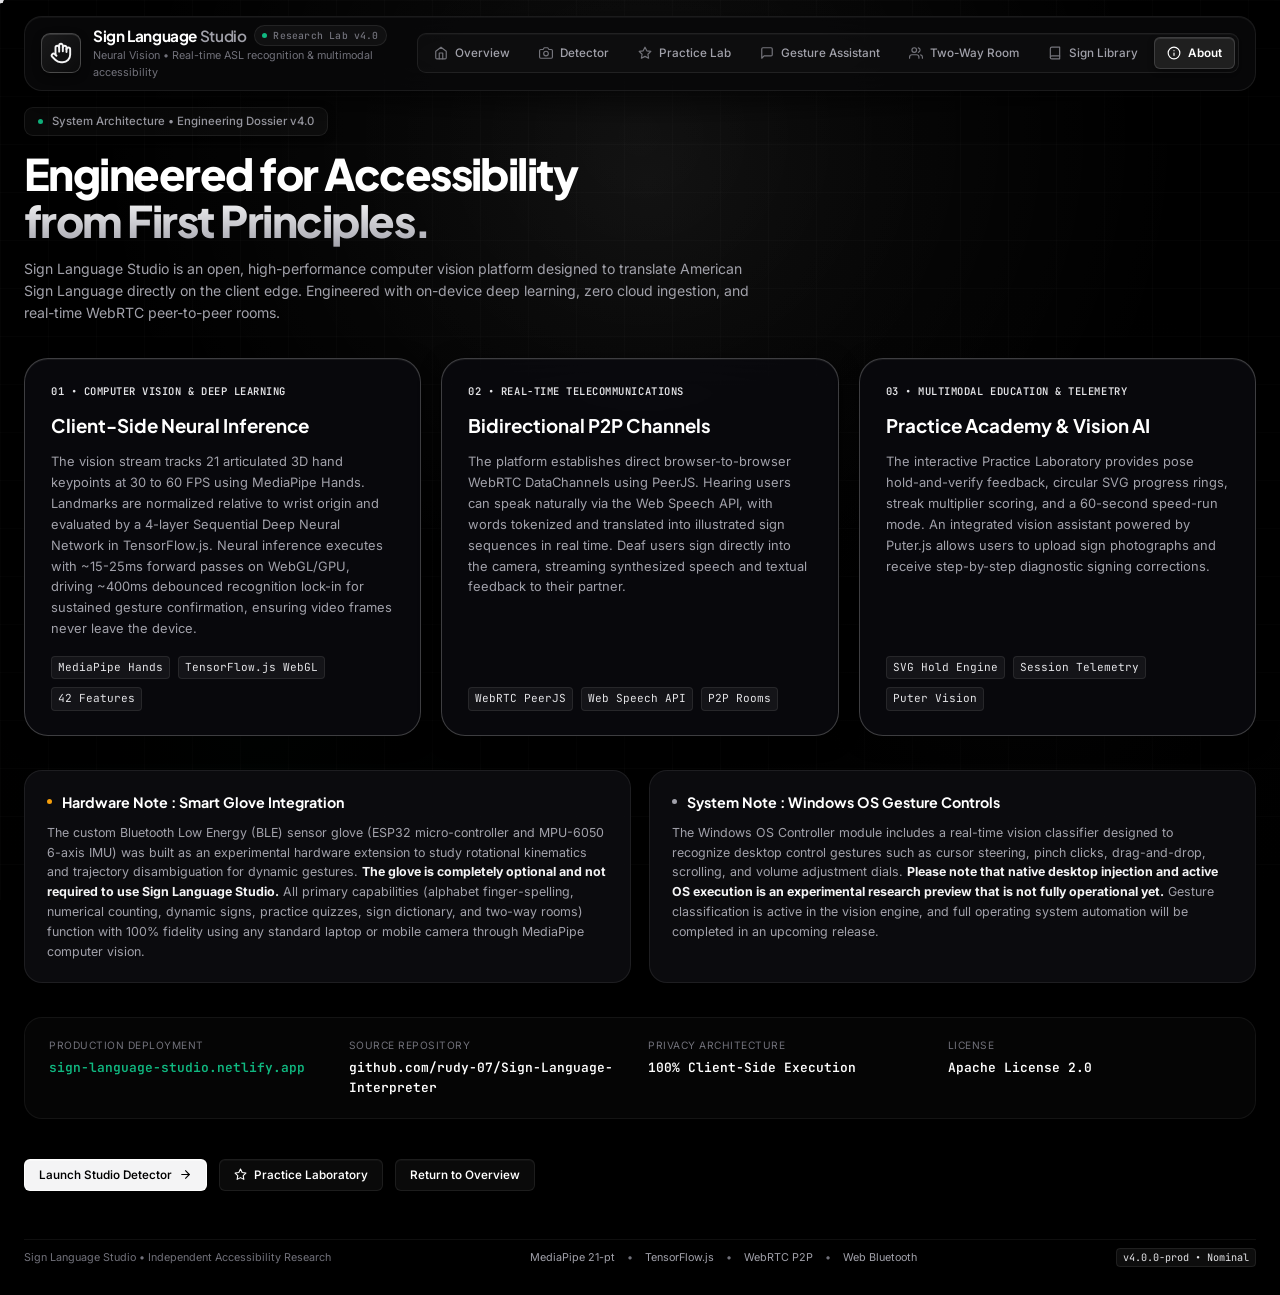
==== about.html @ 07f48f25 "feat: set landing page as root index, extract detector view, and add about page" ====
<!DOCTYPE html>
<html lang="en">

<head>
    <meta charset="UTF-8">
    <meta name="viewport" content="width=device-width, initial-scale=1.0">
    <meta name="theme-color" content="#000000">
    <title>Sign Language Studio - About & Architecture</title>
    <meta name="description" content="Technical architecture, research principles, and system specifications of Sign Language Studio.">

    <!-- Favicon -->
    <link rel="icon" type="image/svg+xml" href="favicon.svg">

    <!-- Typography: Plus Jakarta Sans (Display), Inter (Body), JetBrains Mono (Telemetry) -->
    <link rel="preconnect" href="https://fonts.googleapis.com">
    <link rel="preconnect" href="https://fonts.gstatic.com" crossorigin>
    <link href="https://fonts.googleapis.com/css2?family=Inter:wght@300;400;500;600;700&family=JetBrains+Mono:wght@400;500;600;700&family=Plus+Jakarta+Sans:wght@400;500;600;700;800&display=swap" rel="stylesheet">

    <!-- Global Design System -->
    <link rel="stylesheet" href="style.css?v=4.0.0">
</head>

<body class="about-body">
    <!-- Ambient 60fps Neural Constellation Canvas -->
    <canvas id="neural-bg-canvas"></canvas>

    <!-- Sub-pixel Grid & Ambient Horizon Overlay -->
    <div class="landing-grid-overlay" aria-hidden="true"></div>

    <!-- Main Container -->
    <div class="about-viewport">

        <!-- ==================== STUDIO HEADER ==================== -->
        <header class="app-header landing-header" role="banner">
            <div class="header-inner">
                <a href="index.html" class="header-left brand-link" title="Sign Language Studio">
                    <div class="brand-mark">
                        <svg width="22" height="22" viewBox="0 0 24 24" fill="none" stroke="currentColor" stroke-width="2.1" stroke-linecap="round" stroke-linejoin="round">
                            <path d="M18 11V6a2 2 0 0 0-2-2v0a2 2 0 0 0-2 2v0"></path>
                            <path d="M14 10V4a2 2 0 0 0-2-2v0a2 2 0 0 0-2 2v2"></path>
                            <path d="M10 10.5V6a2 2 0 0 0-2-2v0a2 2 0 0 0-2 2v8"></path>
                            <path d="M18 8a2 2 0 1 1 4 0v6a8 8 0 0 1-8 8h-2c-2.8 0-4.5-.86-5.99-2.34l-3.6-3.6a2 2 0 0 1 2.83-2.82L7 15"></path>
                        </svg>
                    </div>
                    <div class="header-titles">
                        <div class="brand-title-row">
                            <h1 class="brand-title">Sign Language <span class="brand-title-accent">Studio</span></h1>
                            <span class="engine-badge"><span class="engine-status-dot"></span> Research Lab v4.0</span>
                        </div>
                        <p class="brand-caption">Neural Vision &bull; Real-time ASL recognition &amp; multimodal accessibility</p>
                    </div>
                </a>

                <nav class="nav-menu" aria-label="Primary Navigation">
                    <a href="index.html" class="nav-link">
                        <svg width="15" height="15" viewBox="0 0 24 24" fill="none" stroke="currentColor" stroke-width="2" stroke-linecap="round" stroke-linejoin="round">
                            <path d="M3 9l9-7 9 7v11a2 2 0 0 1-2 2H5a2 2 0 0 1-2-2z"></path>
                            <polyline points="9 22 9 12 15 12 15 22"></polyline>
                        </svg>
                        <span>Overview</span>
                    </a>
                    <a href="detector.html" class="nav-link">
                        <svg width="15" height="15" viewBox="0 0 24 24" fill="none" stroke="currentColor" stroke-width="2" stroke-linecap="round" stroke-linejoin="round">
                            <path d="M23 19a2 2 0 0 1-2 2H3a2 2 0 0 1-2-2V8a2 2 0 0 1 2-2h4l2-3h6l2 3h4a2 2 0 0 1 2 2z"></path>
                            <circle cx="12" cy="13" r="4"></circle>
                        </svg>
                        <span>Detector</span>
                    </a>
                    <a href="quiz.html" class="nav-link">
                        <svg width="15" height="15" viewBox="0 0 24 24" fill="none" stroke="currentColor" stroke-width="2" stroke-linecap="round" stroke-linejoin="round">
                            <polygon points="12 2 15.09 8.26 22 9.27 17 14.14 18.18 21.02 12 17.77 5.82 21.02 7 14.14 2 9.27 8.91 8.26 12 2"></polygon>
                        </svg>
                        <span>Practice Lab</span>
                    </a>
                    <a href="chat.html" class="nav-link">
                        <svg width="15" height="15" viewBox="0 0 24 24" fill="none" stroke="currentColor" stroke-width="2" stroke-linecap="round" stroke-linejoin="round">
                            <path d="M21 15a2 2 0 0 1-2 2H7l-4 4V5a2 2 0 0 1 2-2h14a2 2 0 0 1 2 2z"></path>
                        </svg>
                        <span>Gesture Assistant</span>
                    </a>
                    <a href="detector.html#two-way" class="nav-link nav-btn-modal" id="open-two-way-btn" title="Open Two-Way Speech &amp; Sign Room">
                        <svg width="15" height="15" viewBox="0 0 24 24" fill="none" stroke="currentColor" stroke-width="2" stroke-linecap="round" stroke-linejoin="round">
                            <path d="M17 21v-2a4 4 0 0 0-4-4H5a4 4 0 0 0-4 4v2"></path>
                            <circle cx="9" cy="7" r="4"></circle>
                            <path d="M23 21v-2a4 4 0 0 0-3-3.87"></path>
                            <path d="M16 3.13a4 4 0 0 1 0 7.75"></path>
                        </svg>
                        <span>Two-Way Room</span>
                    </a>
                    <button id="open-dictionary-btn" class="nav-link nav-btn-modal" type="button" aria-haspopup="dialog">
                        <svg width="15" height="15" viewBox="0 0 24 24" fill="none" stroke="currentColor" stroke-width="2" stroke-linecap="round" stroke-linejoin="round">
                            <path d="M4 19.5A2.5 2.5 0 0 1 6.5 17H20"></path>
                            <path d="M6.5 2H20v20H6.5A2.5 2.5 0 0 1 4 19.5v-15A2.5 2.5 0 0 1 6.5 2z"></path>
                        </svg>
                        <span>Sign Library</span>
                    </button>
                    <a href="about.html" class="nav-link active" aria-current="page">
                        <svg width="15" height="15" viewBox="0 0 24 24" fill="none" stroke="currentColor" stroke-width="2" stroke-linecap="round" stroke-linejoin="round">
                            <circle cx="12" cy="12" r="10"></circle>
                            <line x1="12" y1="16" x2="12" y2="12"></line>
                            <line x1="12" y1="8" x2="12.01" y2="8"></line>
                        </svg>
                        <span>About</span>
                    </a>
                </nav>
            </div>
        </header>

        <!-- ==================== ABOUT DOSSIER CONTENT ==================== -->
        <main class="about-content-wrap">

            <!-- Section Header -->
            <div class="about-hero-header">
                <div class="landing-status-chip">
                    <span class="engine-status-dot" style="background: var(--accent-emerald);"></span>
                    <span>System Architecture &bull; Engineering Dossier v4.0</span>
                </div>

                <h1 class="landing-title" style="font-size: clamp(2.2rem, 3.4vw, 3.2rem);">
                    <span>Engineered for Accessibility</span><br>
                    <span class="text-gradient-silver">from First Principles.</span>
                </h1>

                <p class="landing-subtitle" style="max-width: 740px;">
                    Sign Language Studio is an open, high-performance computer vision platform designed to translate American Sign Language directly on the client edge. Engineered with on-device deep learning, zero cloud ingestion, and real-time WebRTC peer-to-peer rooms.
                </p>
            </div>

            <!-- 3 Core Architectural Pillars -->
            <div class="about-pillars-grid">
                <div class="about-card">
                    <div class="about-card-badge">01 &bull; Computer Vision &amp; Deep Learning</div>
                    <h2 class="about-card-title">Client-Side Neural Inference</h2>
                    <p class="about-card-text">
                        The vision stream tracks 21 articulated 3D hand keypoints at 30 to 60 FPS using MediaPipe Hands. Landmarks are normalized relative to wrist origin and evaluated by a 4-layer Sequential Deep Neural Network in TensorFlow.js. Neural inference executes with ~15-25ms forward passes on WebGL/GPU, driving ~400ms debounced recognition lock-in for sustained gesture confirmation, ensuring video frames never leave the device.
                    </p>
                    <div class="about-card-meta">
                        <span class="mono-code">MediaPipe Hands</span>
                        <span class="mono-code">TensorFlow.js WebGL</span>
                        <span class="mono-code">42 Features</span>
                    </div>
                </div>

                <div class="about-card">
                    <div class="about-card-badge">02 &bull; Real-Time Telecommunications</div>
                    <h2 class="about-card-title">Bidirectional P2P Channels</h2>
                    <p class="about-card-text">
                        The platform establishes direct browser-to-browser WebRTC DataChannels using PeerJS. Hearing users can speak naturally via the Web Speech API, with words tokenized and translated into illustrated sign sequences in real time. Deaf users sign directly into the camera, streaming synthesized speech and textual feedback to their partner.
                    </p>
                    <div class="about-card-meta">
                        <span class="mono-code">WebRTC PeerJS</span>
                        <span class="mono-code">Web Speech API</span>
                        <span class="mono-code">P2P Rooms</span>
                    </div>
                </div>

                <div class="about-card">
                    <div class="about-card-badge">03 &bull; Multimodal Education &amp; Telemetry</div>
                    <h2 class="about-card-title">Practice Academy &amp; Vision AI</h2>
                    <p class="about-card-text">
                        The interactive Practice Laboratory provides pose hold-and-verify feedback, circular SVG progress rings, streak multiplier scoring, and a 60-second speed-run mode. An integrated vision assistant powered by Puter.js allows users to upload sign photographs and receive step-by-step diagnostic signing corrections.
                    </p>
                    <div class="about-card-meta">
                        <span class="mono-code">SVG Hold Engine</span>
                        <span class="mono-code">Session Telemetry</span>
                        <span class="mono-code">Puter Vision</span>
                    </div>
                </div>
            </div>

            <!-- Hardware & System Notes (Disclosures) -->
            <div class="about-notes-section">
                <!-- Note 1: Smart Glove -->
                <div class="about-notice-box">
                    <div class="about-notice-header">
                        <span class="engine-status-dot" style="background: var(--accent-amber);"></span>
                        <h3 class="about-notice-title">Hardware Note : Smart Glove Integration</h3>
                    </div>
                    <p class="about-notice-text">
                        The custom Bluetooth Low Energy (BLE) sensor glove (ESP32 micro-controller and MPU-6050 6-axis IMU) was built as an experimental hardware extension to study rotational kinematics and trajectory disambiguation for dynamic gestures. <strong>The glove is completely optional and not required to use Sign Language Studio.</strong> All primary capabilities (alphabet finger-spelling, numerical counting, dynamic signs, practice quizzes, sign dictionary, and two-way rooms) function with 100% fidelity using any standard laptop or mobile camera through MediaPipe computer vision.
                    </p>
                </div>

                <!-- Note 2: OS Gesture Controls -->
                <div class="about-notice-box">
                    <div class="about-notice-header">
                        <span class="engine-status-dot" style="background: var(--accent-zinc);"></span>
                        <h3 class="about-notice-title">System Note : Windows OS Gesture Controls</h3>
                    </div>
                    <p class="about-notice-text">
                        The Windows OS Controller module includes a real-time vision classifier designed to recognize desktop control gestures such as cursor steering, pinch clicks, drag-and-drop, scrolling, and volume adjustment dials. <strong>Please note that native desktop injection and active OS execution is an experimental research preview that is not fully operational yet.</strong> Gesture classification is active in the vision engine, and full operating system automation will be completed in an upcoming release.
                    </p>
                </div>
            </div>

            <!-- Technical Specifications & Deployment Strip -->
            <div class="about-specs-panel">
                <div class="about-specs-col">
                    <span class="about-specs-lbl">Production Deployment</span>
                    <a href="https://sign-language-studio.netlify.app/" target="_blank" rel="noopener noreferrer" class="about-specs-val" style="color: var(--accent-emerald);">
                        sign-language-studio.netlify.app
                    </a>
                </div>
                <div class="about-specs-col">
                    <span class="about-specs-lbl">Source Repository</span>
                    <a href="https://github.com/rudy-07/Sign-Language-Interpreter" target="_blank" rel="noopener noreferrer" class="about-specs-val">
                        github.com/rudy-07/Sign-Language-Interpreter
                    </a>
                </div>
                <div class="about-specs-col">
                    <span class="about-specs-lbl">Privacy Architecture</span>
                    <span class="about-specs-val">100% Client-Side Execution</span>
                </div>
                <div class="about-specs-col">
                    <span class="about-specs-lbl">License</span>
                    <span class="about-specs-val">Apache License 2.0</span>
                </div>
            </div>

            <!-- CTA Row -->
            <div class="about-cta-row">
                <a href="index.html" class="btn primary">
                    <span>Launch Studio Detector</span>
                    <svg width="14" height="14" viewBox="0 0 24 24" fill="none" stroke="currentColor" stroke-width="2.5" stroke-linecap="round" stroke-linejoin="round">
                        <line x1="5" y1="12" x2="19" y2="12"></line>
                        <polyline points="12 5 19 12 12 19"></polyline>
                    </svg>
                </a>
                <a href="quiz.html" class="btn secondary">
                    <svg width="14" height="14" viewBox="0 0 24 24" fill="none" stroke="currentColor" stroke-width="2" stroke-linecap="round" stroke-linejoin="round">
                        <polygon points="12 2 15.09 8.26 22 9.27 17 14.14 18.18 21.02 12 17.77 5.82 21.02 7 14.14 2 9.27 8.91 8.26 12 2"></polygon>
                    </svg>
                    <span>Practice Laboratory</span>
                </a>
                <a href="landing.html" class="btn secondary">
                    <span>Return to Overview</span>
                </a>
            </div>

        </main>

        <!-- ==================== STUDIO FOOTER STRIP ==================== -->
        <footer class="landing-footer-strip" role="contentinfo" style="margin-top: 32px;">
            <div>
                <span>Sign Language Studio &bull; Independent Accessibility Research</span>
            </div>
            <div class="landing-footer-chips">
                <span class="landing-footer-chip">MediaPipe 21-pt</span>
                <span>&bull;</span>
                <span class="landing-footer-chip">TensorFlow.js</span>
                <span>&bull;</span>
                <span class="landing-footer-chip">WebRTC P2P</span>
                <span>&bull;</span>
                <span class="landing-footer-chip">Web Bluetooth</span>
            </div>
            <div>
                <span class="mono-code" style="font-size: 0.68rem;">v4.0.0-prod &bull; Nominal</span>
            </div>
        </footer>

    </div>

    <!-- Background Animation & Global Dictionary Modal -->
    <script src="landing_bg.js"></script>
    <script src="dictionary.js?v=4.0.0"></script>
</body>

</html>
---- style.css ----
/* ==========================================================================
   Sign Language Studio - Research Lab Design System (v5.0)
   Visual Benchmark: KaptaanLM Research Labs (Pitch-Black Luxury & Metallic Silver)
   Typography: Plus Jakarta Sans (Display) + Inter (Body) + JetBrains Mono (Telemetry)
   Restraint: Zero Pill Boxes · Zero Neon Blurs · Sub-pixel Borders · Micro-spring Motion
   ========================================================================== */

:root {
    /* --- Canvas & Surfaces (True Pitch Black & Dark Charcoal) --- */
    --bg-primary: #000000;
    --bg-secondary: #08080a;
    --bg-tertiary: #0e0e12;
    --bg-surface: #121216;
    --bg-surface-elevated: #16161c;
    --bg-card: rgba(255, 255, 255, 0.022);
    --bg-card-hover: rgba(255, 255, 255, 0.045);
    --bg-card-active: rgba(255, 255, 255, 0.07);
    --bg-canvas: #000000;
    --bg-surface-1: #08080a;
    --bg-surface-2: #0e0e12;
    --bg-surface-3: #141418;

    /* --- Sub-pixel & Metallic Silver Borders --- */
    --border: rgba(255, 255, 255, 0.08);
    --border-hover: rgba(255, 255, 255, 0.16);
    --border-metallic: rgba(255, 255, 255, 0.22);
    --border-focus: rgba(255, 255, 255, 0.35);
    --border-subtle: rgba(255, 255, 255, 0.06);
    --border-medium: rgba(255, 255, 255, 0.12);
    --border-strong: rgba(255, 255, 255, 0.24);
    --panel-border: var(--border);

    /* --- Typography Colors --- */
    --text-primary: #ffffff;
    --text-secondary: #a1a1aa;
    --text-tertiary: #71717a;
    --text-muted: #52525b;
    --text-dim: #3f3f46;

    /* --- Refined Metallic & Semantic Accents --- */
    --accent-titanium: #e4e4e7;
    --accent-silver: #f4f4f5;
    --accent-zinc: #a1a1aa;
    --accent-cool: #d4d4d8;
    --accent-emerald: #10b981;
    --accent-emerald-hover: #34d399;
    --accent-emerald-subtle: rgba(16, 185, 129, 0.10);
    --accent-emerald-border: rgba(16, 185, 129, 0.28);
    --accent-amber: #f59e0b;
    --accent-amber-subtle: rgba(245, 158, 11, 0.10);
    --accent-amber-border: rgba(245, 158, 11, 0.28);
    --accent-rose: #f43f5e;
    --accent-rose-subtle: rgba(244, 63, 94, 0.10);
    --accent-rose-border: rgba(244, 63, 94, 0.28);

    /* Clean Brand & Neutral Accents (Monochromatic Linear/Vercel standard) */
    --accent-primary: #f4f4f5;
    --accent-primary-hover: #ffffff;
    --accent-primary-light: #ffffff;
    --accent-primary-deep: #a1a1aa;
    --accent-primary-subtle: rgba(255, 255, 255, 0.05);

    /* Compatibility Aliases for Runtime JS */
    --primary-color: var(--accent-silver);
    --primary-glow: transparent;
    --accent-color: var(--accent-emerald);
    --danger-color: var(--accent-rose);
    --danger-glow: transparent;
    --warning-color: var(--accent-amber);
    --accent-success: var(--accent-emerald);
    --glow-color: transparent;

    /* Typography Fleet */
    --font-display: 'Plus Jakarta Sans', -apple-system, BlinkMacSystemFont, "Segoe UI", Roboto, sans-serif;
    --font-sans: 'Inter', -apple-system, BlinkMacSystemFont, "Segoe UI", Roboto, sans-serif;
    --font-mono: 'JetBrains Mono', 'SFMono-Regular', Consolas, ui-monospace, monospace;

    /* Refined Architectural Radii (No Squarish Boxiness, No Cheap Pill Boxes) */
    --radius-xs: 6px;
    --radius-sm: 9px;
    --radius-md: 13px;
    --radius-lg: 18px;
    --radius-xl: 24px;
    --radius-2xl: 32px;
    --radius-full: 9999px;

    /* Transitions & Shadows */
    --transition-fast: 130ms cubic-bezier(0.16, 1, 0.3, 1);
    --transition-base: 220ms cubic-bezier(0.16, 1, 0.3, 1);
    --shadow-soft: 0 4px 20px rgba(0, 0, 0, 0.6);
    --shadow-raised: 0 16px 48px rgba(0, 0, 0, 0.85);
    --shadow-card: 0 12px 36px rgba(0, 0, 0, 0.7);

    /* Layout Spacing */
    --container-max: 1320px;
}

/* ==================== GLOBAL BASE & RESET ==================== */
*, *::before, *::after {
    box-sizing: border-box;
    margin: 0;
    padding: 0;
}

html {
    width: 100%;
    max-width: 100%;
    overflow-x: hidden;
    font-size: 15px;
    line-height: 1.55;
    -webkit-font-smoothing: antialiased;
    -moz-osx-font-smoothing: grayscale;
    text-rendering: optimizeLegibility;
    background-color: var(--bg-primary);
    color: var(--text-primary);
    scroll-behavior: smooth;
}

body {
    width: 100%;
    max-width: 100%;
    min-height: 100vh;
    overflow-x: hidden;
    background-color: var(--bg-primary);
    background-image:
        radial-gradient(ellipse 70% 45% at 50% 0%, rgba(255, 255, 255, 0.04) 0%, transparent 65%),
        radial-gradient(ellipse 50% 30% at 85% 95%, rgba(255, 255, 255, 0.015) 0%, transparent 60%);
    background-attachment: fixed;
    color: var(--text-primary);
    font-family: var(--font-sans);
}

::selection {
    background: rgba(255, 255, 255, 0.18);
    color: #ffffff;
}

button, select, textarea, input {
    font: inherit;
    color: inherit;
    background: transparent;
    border: none;
    outline: none;
}

button, select {
    cursor: pointer;
}

a {
    color: inherit;
    text-decoration: none;
}

/* Minimalist Dark Scrollbar */
::-webkit-scrollbar {
    width: 6px;
    height: 6px;
}
::-webkit-scrollbar-track {
    background: var(--bg-primary);
}
::-webkit-scrollbar-thumb {
    background: rgba(255, 255, 255, 0.12);
    border-radius: var(--radius-xs);
}
::-webkit-scrollbar-thumb:hover {
    background: rgba(255, 255, 255, 0.22);
}

.hidden {
    display: none !important;
}

.mono-code {
    font-family: var(--font-mono);
    font-size: 0.74rem;
    padding: 2px 6px;
    background: rgba(255, 255, 255, 0.05);
    border: 1px solid var(--border);
    border-radius: 4px;
    color: var(--accent-titanium);
}

kbd {
    font-family: var(--font-mono);
    font-size: 0.68rem;
    padding: 2px 5px;
    background: rgba(255, 255, 255, 0.06);
    border: 1px solid var(--border);
    border-radius: 4px;
    color: var(--accent-silver);
    box-shadow: 0 1px 2px rgba(0, 0, 0, 0.4);
}

/* Base Layout Container */
.app-container {
    width: min(calc(100% - 48px), 1340px);
    margin: 0 auto;
    padding: 16px 0 28px;
}

/* Unified Surface Panel */
.glass-panel {
    position: relative;
    background: var(--bg-secondary);
    border: 1px solid var(--border);
    border-radius: var(--radius-lg);
    box-shadow: var(--shadow-card), inset 0 1px 0 rgba(255, 255, 255, 0.035);
    transition: border-color var(--transition-base), box-shadow var(--transition-base);
}

.glass-panel:hover {
    border-color: var(--border-hover);
}

/* ==================== UNIFIED STUDIO HEADER ==================== */
.app-header, header.glass-panel, .minimal-header {
    min-height: 58px;
    padding: 8px 16px;
    display: flex;
    align-items: center;
    background: rgba(8, 8, 10, 0.88);
    border: 1px solid var(--border);
    border-radius: var(--radius-lg);
    box-shadow: 0 12px 32px rgba(0, 0, 0, 0.6), inset 0 1px 0 rgba(255, 255, 255, 0.04);
    backdrop-filter: blur(20px);
    -webkit-backdrop-filter: blur(20px);
    margin-bottom: 20px;
}

.header-inner, .header-content {
    width: 100%;
    display: flex;
    align-items: center;
    justify-content: space-between;
    gap: 16px;
}

.header-left, .logo, .brand-link {
    display: flex;
    align-items: center;
    gap: 12px;
    min-width: 0;
    text-decoration: none;
    color: inherit;
}

.brand-link:hover .brand-mark {
    border-color: var(--border-hover);
    background: linear-gradient(135deg, rgba(255, 255, 255, 0.12), rgba(255, 255, 255, 0.04));
}

.brand-mark {
    width: 40px;
    height: 40px;
    display: grid;
    place-items: center;
    color: var(--accent-silver);
    background: linear-gradient(135deg, rgba(255, 255, 255, 0.08), rgba(255, 255, 255, 0.02));
    border: 1px solid var(--border-metallic);
    border-radius: var(--radius-sm);
    box-shadow: inset 0 1px 0 rgba(255, 255, 255, 0.12), 0 3px 8px rgba(0, 0, 0, 0.4);
    flex-shrink: 0;
}

.brand-mark svg {
    width: 22px;
    height: 22px;
    stroke-width: 2.1;
}

.brand-badge {
    width: 32px;
    height: 32px;
    display: grid;
    place-items: center;
    color: var(--accent-silver);
    background: rgba(255, 255, 255, 0.04);
    border: 1px solid var(--border);
    border-radius: var(--radius-sm);
    flex-shrink: 0;
}

.header-titles {
    display: flex;
    flex-direction: column;
    gap: 2px;
    min-width: 0;
}

.brand-title-row {
    display: flex;
    align-items: center;
    gap: 8px;
    flex-wrap: wrap;
}

.brand-title, .header-titles h1, .header-content h1 {
    margin: 0;
    color: var(--text-primary);
    font-family: var(--font-display);
    font-size: 1.02rem;
    font-weight: 700;
    letter-spacing: -0.025em;
    line-height: 1.25;
}

.brand-title-accent, .header-titles .highlight, .header-content .highlight {
    color: var(--text-secondary);
    font-weight: 600;
}

.engine-badge {
    display: inline-flex;
    align-items: center;
    gap: 6px;
    padding: 2px 7px;
    background: rgba(255, 255, 255, 0.04);
    border: 1px solid var(--border);
    border-radius: var(--radius-full);
    font-family: var(--font-mono);
    font-size: 0.65rem;
    font-weight: 500;
    color: var(--text-tertiary);
    letter-spacing: 0.02em;
}

.engine-status-dot {
    width: 5px;
    height: 5px;
    border-radius: 50%;
    background: var(--accent-emerald);
}

.brand-caption, .header-titles p {
    margin: 0;
    color: var(--text-tertiary);
    font-size: 0.72rem;
    font-weight: 400;
}

.version-pill {
    display: none;
}

/* Studio Navigation Bar */
.nav-menu, .nav-minimal {
    display: flex;
    align-items: center;
    gap: 3px;
    padding: 3px;
    background: rgba(255, 255, 255, 0.025);
    border: 1px solid var(--border);
    border-radius: var(--radius-sm);
    box-shadow: inset 0 1px 0 rgba(255, 255, 255, 0.03);
}

.nav-link {
    display: inline-flex;
    align-items: center;
    gap: 7px;
    padding: 6px 12px;
    color: var(--text-secondary);
    background: transparent;
    border: 1px solid transparent;
    border-radius: var(--radius-xs);
    font-size: 0.78rem;
    font-weight: 500;
    transition: all var(--transition-fast);
    cursor: pointer;
    white-space: nowrap;
}

.nav-link svg {
    display: block;
    width: 14px;
    height: 14px;
    stroke-width: 2;
    opacity: 0.7;
    transition: opacity var(--transition-fast), color var(--transition-fast);
}

.nav-link:hover {
    color: var(--text-primary);
    background: rgba(255, 255, 255, 0.04);
}

.nav-link:hover svg {
    opacity: 1;
}

.nav-link.active {
    color: #ffffff;
    background: rgba(255, 255, 255, 0.08);
    border-color: rgba(255, 255, 255, 0.14);
    box-shadow: inset 0 1px 0 rgba(255, 255, 255, 0.1), 0 2px 6px rgba(0, 0, 0, 0.4);
    font-weight: 600;
}

.nav-link.active svg {
    opacity: 1;
    color: #ffffff;
}

.nav-btn-modal {
    appearance: none;
    background: transparent;
    border: 1px solid transparent;
}

/* ==================== BUTTONS & INTERACTIVE CONTROLS ==================== */
.btn {
    display: inline-flex;
    align-items: center;
    justify-content: center;
    gap: 7px;
    padding: 8px 14px;
    border-radius: var(--radius-xs);
    font-size: 0.78rem;
    font-weight: 550;
    line-height: 1.2;
    cursor: pointer;
    transition: all var(--transition-fast);
    user-select: none;
    white-space: nowrap;
    border: 1px solid transparent;
}

.btn svg {
    width: 13px;
    height: 13px;
    stroke-width: 2;
    flex-shrink: 0;
}

.btn.sm {
    padding: 5px 10px;
    font-size: 0.72rem;
}

/* Primary Button (Linear / Vercel Metallic Highlight) */
.btn.primary {
    color: #000000;
    background: var(--accent-silver);
    border-color: rgba(255, 255, 255, 0.9);
    box-shadow: 0 1px 3px rgba(0, 0, 0, 0.4), inset 0 1px 0 rgba(255, 255, 255, 0.4);
}

.btn.primary:hover {
    background: #ffffff;
    border-color: #ffffff;
    transform: translateY(-1px);
    box-shadow: 0 3px 8px rgba(0, 0, 0, 0.5);
}

.btn.primary:active {
    transform: translateY(0);
    box-shadow: 0 1px 2px rgba(0, 0, 0, 0.4);
}

/* Secondary Button */
.btn.secondary {
    color: var(--text-primary);
    background: rgba(255, 255, 255, 0.04);
    border-color: var(--border);
    box-shadow: inset 0 1px 0 rgba(255, 255, 255, 0.03);
}

.btn.secondary:hover {
    background: rgba(255, 255, 255, 0.07);
    border-color: var(--border-hover);
    color: #ffffff;
}

.btn.secondary:active {
    background: rgba(255, 255, 255, 0.05);
}

/* Success Button */
.btn.success {
    color: #ffffff;
    background: rgba(16, 185, 129, 0.12);
    border-color: var(--accent-emerald-border);
}

.btn.success:hover {
    background: rgba(16, 185, 129, 0.18);
    border-color: var(--accent-emerald);
}

/* Danger Button */
.btn.danger {
    color: var(--accent-rose);
    background: rgba(244, 63, 94, 0.08);
    border-color: var(--accent-rose-border);
}

.btn.danger:hover {
    background: rgba(244, 63, 94, 0.14);
    border-color: var(--accent-rose);
}

.btn:disabled {
    opacity: 0.45;
    cursor: not-allowed;
    pointer-events: none;
}

/* ==================== MAIN VISION WORKSPACE GRID ==================== */
.vision-container {
    display: grid;
    grid-template-columns: minmax(0, 1.55fr) minmax(360px, 0.95fr);
    gap: 20px;
    align-items: start;
}

.left-column, .side-panel {
    display: flex;
    flex-direction: column;
    gap: 18px;
    min-width: 0;
}

/* ==================== CAMERA VIEWPORT & HUD ==================== */
.camera-wrapper {
    position: relative;
    width: 100%;
    aspect-ratio: 16 / 10;
    overflow: hidden;
    display: flex;
    align-items: center;
    justify-content: center;
    background: #040406;
    border: 1px solid var(--border);
    border-radius: var(--radius-lg);
    box-shadow: var(--shadow-raised), inset 0 1px 0 rgba(255, 255, 255, 0.04);
}

.camera-wrapper.detecting {
    border-color: rgba(16, 185, 129, 0.35);
}

#webcam {
    position: absolute;
    top: 0;
    left: 0;
    width: 1px;
    height: 1px;
    opacity: 0;
    pointer-events: none;
    z-index: -1;
}

.output_canvas {
    width: 100%;
    height: 100%;
    object-fit: cover;
    transform: none;
}

/* Camera Telemetry Header Overlay */
.camera-status-bar {
    position: absolute;
    top: 10px;
    left: 12px;
    right: 12px;
    z-index: 5;
    display: flex;
    align-items: center;
    gap: 7px;
    flex-wrap: wrap;
    color: var(--text-secondary);
    font-family: var(--font-mono);
    font-size: 0.68rem;
}

.camera-badge {
    display: inline-flex;
    align-items: center;
    gap: 6px;
    padding: 4px 8px;
    color: var(--text-secondary);
    background: rgba(4, 4, 6, 0.85);
    border: 1px solid var(--border);
    border-radius: var(--radius-xs);
    backdrop-filter: blur(12px);
    -webkit-backdrop-filter: blur(12px);
    font-weight: 500;
}

.camera-badge .dot, .dot-indicator {
    width: 6px;
    height: 6px;
    flex: 0 0 6px;
    border-radius: 50%;
    background: var(--accent-emerald);
    box-shadow: 0 0 6px rgba(16, 185, 129, 0.5);
}

.dot-indicator.disconnected {
    background: var(--text-muted);
    box-shadow: none;
}

#fps-badge {
    color: var(--text-tertiary);
}

.camera-perf-select {
    padding: 4px 8px;
    background: rgba(4, 4, 6, 0.85);
    border: 1px solid var(--border);
    border-radius: var(--radius-xs);
    color: var(--text-primary);
    font-family: var(--font-mono);
    font-size: 0.68rem;
    font-weight: 500;
    cursor: pointer;
    backdrop-filter: blur(12px);
    -webkit-backdrop-filter: blur(12px);
    transition: border-color var(--transition-fast);
}

.camera-perf-select:hover, .camera-perf-select:focus {
    border-color: var(--border-hover);
}

.camera-ctrl-btn {
    display: inline-flex;
    align-items: center;
    gap: 5px;
    padding: 4px 8px;
    background: rgba(4, 4, 6, 0.85);
    border: 1px solid var(--border);
    border-radius: var(--radius-xs);
    color: var(--text-secondary);
    font-family: var(--font-sans);
    font-size: 0.68rem;
    font-weight: 500;
    cursor: pointer;
    backdrop-filter: blur(12px);
    -webkit-backdrop-filter: blur(12px);
    transition: all var(--transition-fast);
}

.camera-ctrl-btn:hover {
    color: var(--text-primary);
    border-color: var(--border-hover);
    background: rgba(255, 255, 255, 0.05);
}

.camera-ctrl-btn.active {
    color: #ffffff;
    border-color: rgba(255, 255, 255, 0.22);
    background: rgba(255, 255, 255, 0.08);
}

/* Loading & Initializing Overlay */
.status-overlay {
    position: absolute;
    inset: 0;
    z-index: 10;
    display: flex;
    flex-direction: column;
    align-items: center;
    justify-content: center;
    gap: 12px;
    background: rgba(4, 4, 6, 0.94);
    backdrop-filter: blur(14px);
    -webkit-backdrop-filter: blur(14px);
    transition: opacity var(--transition-base), visibility var(--transition-base);
}

.status-overlay.hidden {
    opacity: 0;
    visibility: hidden;
    pointer-events: none;
}

.loader {
    width: 26px;
    height: 26px;
    border: 2px solid rgba(255, 255, 255, 0.1);
    border-top-color: var(--accent-silver);
    border-radius: 50%;
    animation: spin 0.8s cubic-bezier(0.6, 0.2, 0.4, 0.8) infinite;
}

@keyframes spin {
    to { transform: rotate(360deg); }
}

#status-text {
    max-width: 80%;
    margin: 0;
    color: var(--text-secondary);
    font-size: 0.8rem;
    text-align: center;
}

/* Camera Error & Diagnostic Overlay */
.camera-error-overlay {
    position: absolute;
    inset: 0;
    z-index: 20;
    display: flex;
    flex-direction: column;
    align-items: center;
    justify-content: center;
    padding: 24px;
    background: rgba(4, 4, 6, 0.95);
    backdrop-filter: blur(16px);
    -webkit-backdrop-filter: blur(16px);
    text-align: center;
}

.camera-error-icon {
    width: 40px;
    height: 40px;
    display: grid;
    place-items: center;
    border-radius: var(--radius-sm);
    background: rgba(244, 63, 94, 0.08);
    border: 1px solid var(--accent-rose-border);
    color: var(--accent-rose);
    margin-bottom: 10px;
}

.camera-error-title {
    font-family: var(--font-display);
    font-size: 1.1rem;
    font-weight: 700;
    color: var(--text-primary);
    margin: 0 0 6px;
}

.camera-error-desc {
    font-size: 0.8rem;
    color: var(--text-secondary);
    max-width: 400px;
    margin: 0 0 12px;
}

.camera-error-troubleshoot {
    background: rgba(255, 255, 255, 0.02);
    border: 1px solid var(--border);
    border-radius: var(--radius-sm);
    padding: 10px 14px;
    max-width: 420px;
    text-align: left;
    font-size: 0.74rem;
    color: var(--text-secondary);
    margin-bottom: 14px;
}

.camera-error-troubleshoot strong {
    color: var(--text-primary);
    display: block;
    margin-bottom: 4px;
}

.camera-error-troubleshoot ul {
    margin: 0;
    padding-left: 16px;
    line-height: 1.5;
}

.camera-error-actions {
    display: flex;
    gap: 8px;
    flex-wrap: wrap;
    justify-content: center;
}

/* Gesture Hold Mode-Switch Overlay Indicator */
.gesture-hold-indicator {
    position: absolute;
    bottom: 12px;
    left: 50%;
    transform: translateX(-50%);
    display: none;
    align-items: center;
    gap: 8px;
    padding: 6px 12px;
    background: rgba(6, 6, 8, 0.9);
    border: 1px solid var(--border-metallic);
    border-radius: var(--radius-sm);
    backdrop-filter: blur(12px);
    z-index: 6;
}

.gesture-hold-indicator.active {
    display: flex;
}

.hold-meter-track {
    width: 60px;
    height: 4px;
    background: rgba(255, 255, 255, 0.1);
    border-radius: 2px;
    overflow: hidden;
}

.hold-meter-fill {
    width: 0%;
    height: 100%;
    background: var(--accent-emerald);
    transition: width 80ms linear;
}

.gesture-hold-text {
    font-family: var(--font-mono);
    font-size: 0.68rem;
    color: var(--text-secondary);
}

/* ==================== QUIZ TARGET SIGN & POSE HUD ==================== */
.quiz-target-hud {
    display: grid;
    grid-template-columns: 136px 1fr;
    gap: 18px;
    padding: 16px 18px;
    background: var(--bg-secondary);
    border: 1px solid var(--border);
    border-radius: var(--radius-lg);
    box-shadow: var(--shadow-card), inset 0 1px 0 rgba(255, 255, 255, 0.035);
    align-items: center;
}

.quiz-target-card {
    position: relative;
    width: 136px;
    height: 136px;
    background: var(--bg-tertiary);
    border: 1px solid var(--border-metallic);
    border-radius: var(--radius-md);
    display: flex;
    flex-direction: column;
    align-items: center;
    justify-content: center;
    box-shadow: inset 0 1px 0 rgba(255, 255, 255, 0.08), 0 8px 24px rgba(0, 0, 0, 0.5);
    overflow: hidden;
    transition: border-color var(--transition-fast), box-shadow var(--transition-fast);
}

.quiz-target-card.matched {
    border-color: rgba(16, 185, 129, 0.5);
    box-shadow: 0 0 24px rgba(16, 185, 129, 0.2), inset 0 1px 0 rgba(16, 185, 129, 0.3);
}

.quiz-target-card.mismatched {
    border-color: rgba(244, 63, 94, 0.5);
    box-shadow: 0 0 24px rgba(244, 63, 94, 0.2), inset 0 1px 0 rgba(244, 63, 94, 0.3);
    animation: quizShakeCard 0.32s ease;
}

@keyframes quizShakeCard {
    0%, 100% { transform: translateX(0); }
    25%, 75% { transform: translateX(-4px); }
    50% { transform: translateX(4px); }
}

.target-badge {
    position: absolute;
    top: 8px;
    left: 10px;
    font-size: 0.6rem;
    text-transform: uppercase;
    letter-spacing: 0.06em;
    color: var(--text-tertiary);
    font-weight: 600;
    font-family: var(--font-mono);
}

.target-glyph {
    font-size: 3.6rem;
    font-weight: 800;
    color: #ffffff;
    line-height: 1;
    font-family: var(--font-display);
    letter-spacing: -0.03em;
    transition: transform var(--transition-fast), color var(--transition-fast);
    user-select: none;
}

.target-glyph.target-change-anim {
    animation: targetEntrance 220ms cubic-bezier(0.16, 1, 0.3, 1);
}

@keyframes targetEntrance {
    from {
        opacity: 0;
        transform: scale(0.92) translateY(4px);
    }
    to {
        opacity: 1;
        transform: scale(1) translateY(0);
    }
}

.quiz-target-card.matched .target-glyph {
    color: var(--accent-emerald);
    transform: scale(1.05);
}

.quiz-target-card.mismatched .target-glyph {
    color: var(--accent-rose);
}

.target-subtext {
    font-size: 0.72rem;
    color: var(--text-secondary);
    margin-top: 4px;
    font-weight: 500;
    font-family: var(--font-sans);
    max-width: 90%;
    text-align: center;
    overflow: hidden;
    text-overflow: ellipsis;
    white-space: nowrap;
}

/* Circular Hold Confirmation Ring */
.hold-ring-svg {
    position: absolute;
    top: 0;
    left: 0;
    width: 100%;
    height: 100%;
    transform: rotate(-90deg);
    pointer-events: none;
}

.hold-ring-bg {
    fill: none;
    stroke: rgba(255, 255, 255, 0.04);
    stroke-width: 4;
}

.hold-ring-progress {
    fill: none;
    stroke: var(--accent-emerald);
    stroke-width: 4.5;
    stroke-linecap: round;
    stroke-dasharray: 402.12; /* 2 * PI * 64 */
    stroke-dashoffset: 402.12;
    transition: stroke-dashoffset 80ms cubic-bezier(0.16, 1, 0.3, 1);
}

.hold-ring-progress.mismatched {
    stroke: var(--accent-rose);
}

.target-details {
    display: flex;
    flex-direction: column;
    gap: 6px;
    min-width: 0;
}

.target-instructions-title {
    font-size: 0.72rem;
    font-weight: 600;
    text-transform: uppercase;
    letter-spacing: 0.05em;
    color: var(--text-tertiary);
    display: flex;
    align-items: center;
    gap: 6px;
    font-family: var(--font-mono);
}

.target-instructions-title svg {
    color: var(--accent-silver);
}

.target-instructions-text {
    font-size: 0.84rem;
    color: var(--text-primary);
    line-height: 1.5;
    font-weight: 400;
}

.target-meta-row {
    display: flex;
    gap: 6px;
    align-items: center;
    margin-top: 4px;
    flex-wrap: wrap;
}

.target-hints-box {
    display: inline-flex;
    align-items: center;
    gap: 6px;
    padding: 3px 8px;
    background: rgba(255, 255, 255, 0.03);
    border: 1px solid var(--border);
    border-radius: var(--radius-xs);
    font-size: 0.7rem;
    color: var(--text-secondary);
    font-family: var(--font-mono);
    font-weight: 500;
}

/* ==================== QUIZ TELEMETRY DECK ==================== */
.telemetry-deck {
    background: var(--bg-secondary);
    border: 1px solid var(--border);
    border-radius: var(--radius-lg);
    padding: 16px 18px;
    box-shadow: var(--shadow-card), inset 0 1px 0 rgba(255, 255, 255, 0.035);
    display: flex;
    flex-direction: column;
    gap: 14px;
}

.panel-header-row {
    display: flex;
    align-items: center;
    justify-content: space-between;
    gap: 10px;
}

.section-title {
    display: flex;
    align-items: center;
    gap: 8px;
    margin: 0;
    color: var(--text-primary);
    font-family: var(--font-display);
    font-size: 0.88rem;
    font-weight: 600;
    letter-spacing: -0.01em;
}

.section-title svg {
    color: var(--text-secondary);
}

.status-badge {
    font-family: var(--font-mono);
    font-size: 0.65rem;
    font-weight: 500;
    padding: 2px 8px;
    border-radius: var(--radius-full);
    background: rgba(255, 255, 255, 0.04);
    border: 1px solid var(--border);
    color: var(--text-secondary);
}

.status-badge.connected {
    color: var(--accent-emerald);
    border-color: rgba(16, 185, 129, 0.25);
    background: rgba(16, 185, 129, 0.08);
}

.status-badge.disconnected {
    color: var(--text-tertiary);
}

/* Live Stats Grid */
.quiz-stats-grid {
    display: grid;
    grid-template-columns: repeat(3, 1fr);
    gap: 8px;
}

.quiz-stat-card {
    background: rgba(255, 255, 255, 0.02);
    border: 1px solid var(--border);
    border-radius: var(--radius-xs);
    padding: 8px 12px;
    display: flex;
    flex-direction: column;
    gap: 2px;
}

.quiz-stat-label {
    font-size: 0.62rem;
    text-transform: uppercase;
    letter-spacing: 0.05em;
    color: var(--text-tertiary);
    font-weight: 600;
    font-family: var(--font-mono);
}

.quiz-stat-value {
    font-size: 1.35rem;
    font-weight: 700;
    color: var(--text-primary);
    font-family: var(--font-mono);
    line-height: 1.1;
    font-variant-numeric: tabular-nums;
}

.quiz-stat-value.highlight-green {
    color: var(--accent-emerald);
}

.quiz-stat-value.acc-high {
    color: var(--accent-emerald);
}
.quiz-stat-value.acc-mid {
    color: var(--accent-amber);
}
.quiz-stat-value.acc-low {
    color: var(--accent-rose);
}

.streak-container {
    display: inline-flex;
    align-items: center;
    gap: 5px;
}

.flame-icon {
    color: var(--accent-amber);
}

/* Speed Run Timer */
.quiz-timer-block {
    display: flex;
    flex-direction: column;
    gap: 4px;
}

.timer-meta-row {
    display: flex;
    justify-content: space-between;
    font-size: 0.7rem;
    color: var(--text-tertiary);
    font-family: var(--font-mono);
}

.timer-value {
    font-weight: 600;
    color: var(--text-primary);
}

.timer-track-quiz {
    width: 100%;
    height: 4px;
    background: rgba(255, 255, 255, 0.06);
    border-radius: var(--radius-full);
    overflow: hidden;
}

.timer-fill-quiz {
    width: 100%;
    height: 100%;
    background: linear-gradient(90deg, #f4f4f5, #10b981);
    border-radius: var(--radius-full);
    transition: width 1s linear;
}

.timer-fill-quiz.urgent {
    background: var(--accent-rose);
}

/* Primary Action Controls */
.sentence-controls {
    display: flex;
    gap: 8px;
    flex-wrap: wrap;
}

.sentence-controls .btn {
    flex: 1;
}

.telemetry-section-divider {
    height: 1px;
    background: var(--border);
    margin: 1px 0;
}

/* Segmented Challenge Setup */
.quiz-config-section {
    display: flex;
    flex-direction: column;
    gap: 10px;
}

.config-group {
    display: flex;
    flex-direction: column;
    gap: 5px;
}

.config-label {
    font-size: 0.64rem;
    text-transform: uppercase;
    letter-spacing: 0.05em;
    color: var(--text-tertiary);
    font-weight: 600;
    font-family: var(--font-mono);
}

.segmented-control {
    display: flex;
    background: rgba(0, 0, 0, 0.4);
    border: 1px solid var(--border);
    border-radius: var(--radius-xs);
    padding: 2px;
    gap: 2px;
    width: 100%;
}

.segmented-control .pill-btn {
    flex: 1;
    text-align: center;
    padding: 5px 6px;
    border: 0;
    background: transparent;
    color: var(--text-tertiary);
    font-size: 0.74rem;
    font-weight: 500;
    border-radius: 4px;
    cursor: pointer;
    transition: all var(--transition-fast);
    white-space: nowrap;
}

.segmented-control .pill-btn:hover {
    color: var(--text-primary);
    background: rgba(255, 255, 255, 0.03);
}

.segmented-control .pill-btn.active {
    color: #ffffff;
    background: rgba(255, 255, 255, 0.09);
    font-weight: 600;
    box-shadow: 0 1px 3px rgba(0, 0, 0, 0.4), inset 0 1px 0 rgba(255, 255, 255, 0.08);
}

/* Personal Records Section */
.records-section {
    display: flex;
    flex-direction: column;
    gap: 6px;
}

.records-section .data-grid {
    display: grid;
    grid-template-columns: repeat(2, 1fr);
    gap: 6px;
}

.records-section .data-box {
    background: rgba(255, 255, 255, 0.02);
    border: 1px solid var(--border);
    border-radius: var(--radius-xs);
    padding: 7px 10px;
    display: flex;
    flex-direction: column;
    gap: 2px;
}

.records-section .data-label {
    font-size: 0.62rem;
    color: var(--text-tertiary);
    font-family: var(--font-mono);
    text-transform: uppercase;
    letter-spacing: 0.04em;
}

.records-section .data-value {
    font-family: var(--font-mono);
    font-size: 1.1rem;
    font-weight: 700;
    color: var(--text-primary);
}

/* Simulation & Testing Deck */
.sim-utility-deck {
    display: flex;
    flex-direction: column;
    gap: 6px;
}

.sim-header-row {
    display: flex;
    justify-content: space-between;
    align-items: center;
    flex-wrap: wrap;
    gap: 4px;
}

.sim-shortcut-badge {
    font-family: var(--font-mono);
    font-size: 0.64rem;
    color: var(--text-tertiary);
    font-weight: 500;
}

.sim-btn-row {
    display: grid;
    grid-template-columns: 1fr 1fr;
    gap: 6px;
}

.sim-correct-action {
    border-color: rgba(16, 185, 129, 0.22) !important;
    color: var(--accent-emerald) !important;
}

.sim-correct-action:hover {
    background: rgba(16, 185, 129, 0.08) !important;
    border-color: rgba(16, 185, 129, 0.4) !important;
}

.sim-wrong-action {
    border-color: rgba(244, 63, 94, 0.22) !important;
    color: var(--accent-rose) !important;
}

.sim-wrong-action:hover {
    background: rgba(244, 63, 94, 0.08) !important;
    border-color: rgba(244, 63, 94, 0.4) !important;
}

/* ==================== ROUND SUMMARY MODAL ==================== */
.quiz-summary-modal {
    position: fixed;
    inset: 0;
    width: 100vw;
    height: 100vh;
    background: rgba(0, 0, 0, 0.85);
    backdrop-filter: blur(20px);
    -webkit-backdrop-filter: blur(20px);
    display: flex;
    align-items: center;
    justify-content: center;
    z-index: 1000;
    opacity: 0;
    pointer-events: none;
    transition: opacity var(--transition-base);
}

.quiz-summary-modal.open {
    opacity: 1;
    pointer-events: auto;
}

.summary-card {
    width: min(90vw, 400px);
    background: #09090c;
    border: 1px solid var(--border-metallic);
    border-radius: var(--radius-xl);
    padding: 24px;
    box-shadow: 0 24px 80px rgba(0, 0, 0, 0.9), inset 0 1px 0 rgba(255, 255, 255, 0.08);
    text-align: center;
    display: flex;
    flex-direction: column;
    gap: 12px;
    animation: modalPop 220ms cubic-bezier(0.16, 1, 0.3, 1);
}

@keyframes modalPop {
    from { transform: scale(0.94); opacity: 0; }
    to { transform: scale(1); opacity: 1; }
}

.summary-trophy {
    width: 44px;
    height: 44px;
    margin: 0 auto;
    border-radius: 50%;
    background: rgba(255, 255, 255, 0.04);
    border: 1px solid var(--border-metallic);
    color: var(--accent-silver);
    display: grid;
    place-items: center;
}

.summary-title {
    font-family: var(--font-display);
    font-size: 1.25rem;
    font-weight: 700;
    color: #ffffff;
    margin: 0;
    letter-spacing: -0.02em;
}

.summary-subtitle {
    font-size: 0.78rem;
    color: var(--text-secondary);
    margin: 0;
    line-height: 1.4;
}

.summary-grid {
    display: grid;
    grid-template-columns: 1fr 1fr;
    gap: 6px;
    margin: 4px 0;
}

.summary-metric {
    background: rgba(255, 255, 255, 0.02);
    border: 1px solid var(--border);
    border-radius: var(--radius-xs);
    padding: 10px;
    text-align: center;
}

.summary-metric-val {
    font-size: 1.3rem;
    font-weight: 700;
    color: #ffffff;
    font-family: var(--font-mono);
}

.summary-metric-lbl {
    font-size: 0.62rem;
    color: var(--text-tertiary);
    text-transform: uppercase;
    letter-spacing: 0.05em;
    font-family: var(--font-mono);
    margin-top: 2px;
}

.summary-actions-row {
    display: flex;
    gap: 8px;
    margin-top: 4px;
}

/* ==================== MAIN DETECTOR WORKSPACE (index.html) ==================== */
.mode-selector-bar {
    display: flex;
    align-items: center;
    justify-content: space-between;
    gap: 12px;
    padding: 4px;
    background: rgba(255, 255, 255, 0.02);
    border: 1px solid var(--border);
    border-radius: var(--radius-sm);
    flex-wrap: wrap;
}

.mode-pills {
    display: flex;
    align-items: center;
    gap: 3px;
    flex-wrap: wrap;
}

.mode-btn {
    display: inline-flex;
    align-items: center;
    gap: 6px;
    padding: 6px 10px;
    border: 1px solid transparent;
    border-radius: var(--radius-xs);
    color: var(--text-secondary);
    font-size: 0.76rem;
    font-weight: 500;
    transition: all var(--transition-fast);
}

.mode-btn svg {
    width: 13px;
    height: 13px;
    stroke-width: 2;
    opacity: 0.7;
}

.mode-btn:hover {
    color: var(--text-primary);
    background: rgba(255, 255, 255, 0.04);
}

.mode-btn.active {
    color: #ffffff;
    background: rgba(255, 255, 255, 0.08);
    border-color: rgba(255, 255, 255, 0.14);
    box-shadow: 0 1px 3px rgba(0, 0, 0, 0.4), inset 0 1px 0 rgba(255, 255, 255, 0.08);
    font-weight: 600;
}

.mode-btn.active svg {
    opacity: 1;
}

.gesture-switch-hint {
    display: inline-flex;
    align-items: center;
    gap: 6px;
    font-size: 0.7rem;
    color: var(--text-tertiary);
    padding-right: 6px;
}

/* Detection Strip & Output HUD */
.result-panel {
    display: grid;
    grid-template-columns: 68px 1fr;
    align-items: center;
    gap: 14px;
    padding: 14px 16px;
}

.letter-display {
    width: 68px;
    height: 68px;
    display: grid;
    place-items: center;
    background: var(--bg-tertiary);
    border: 1px solid var(--border-metallic);
    border-radius: var(--radius-sm);
    box-shadow: inset 0 1px 0 rgba(255, 255, 255, 0.08), 0 4px 12px rgba(0, 0, 0, 0.4);
    transition: border-color var(--transition-fast);
}

.letter-display.active {
    border-color: rgba(16, 185, 129, 0.5);
}

.letter-display.transitioning {
    border-color: var(--border-focus);
}

#detected-letter {
    color: var(--text-primary);
    font-size: 2.3rem;
    font-weight: 700;
    line-height: 1;
    user-select: none;
    font-family: var(--font-display);
}

.letter-display.active #detected-letter {
    color: var(--accent-emerald);
}

.detection-info {
    display: flex;
    flex-direction: column;
    gap: 8px;
    min-width: 0;
}

.detection-header {
    display: flex;
    align-items: center;
    justify-content: space-between;
}

.confidence-bar-wrapper {
    display: flex;
    align-items: center;
    gap: 8px;
}

.confidence-bar {
    flex: 1;
    height: 5px;
    overflow: hidden;
    background: rgba(255, 255, 255, 0.06);
    border-radius: 2px;
}

.confidence-fill {
    width: 0%;
    height: 100%;
    background: var(--accent-emerald);
    border-radius: 2px;
    transition: width 0.2s ease;
}

.confidence-text {
    min-width: 36px;
    color: var(--text-primary);
    font-family: var(--font-mono);
    font-size: 0.74rem;
    text-align: right;
    font-variant-numeric: tabular-nums;
}

/* ==================== SPEECH-TO-SIGN PANEL ==================== */
.speech-to-sign-panel {
    padding: 16px 18px;
    display: flex;
    flex-direction: column;
    gap: 12px;
}

.desc {
    color: var(--text-secondary);
    font-size: 0.78rem;
    line-height: 1.45;
}

.speech-controls-row {
    display: flex;
    align-items: center;
    gap: 8px;
    flex-wrap: wrap;
}

.speed-select {
    padding: 5px 8px;
    background: var(--bg-tertiary);
    border: 1px solid var(--border);
    border-radius: var(--radius-xs);
    color: var(--text-secondary);
    font-size: 0.74rem;
    cursor: pointer;
}

.speech-transcript-box {
    min-height: 44px;
    padding: 8px 12px;
    background: rgba(0, 0, 0, 0.4);
    border: 1px solid var(--border);
    border-radius: var(--radius-xs);
    display: flex;
    align-items: center;
}

.transcript-placeholder {
    color: var(--text-muted);
    font-size: 0.78rem;
    font-style: italic;
}

.transcript-text {
    color: var(--text-primary);
    font-size: 0.84rem;
    font-weight: 500;
}

.sign-player-container {
    display: flex;
    flex-direction: column;
    gap: 10px;
}

.active-sign-card {
    display: flex;
    align-items: center;
    gap: 14px;
    padding: 10px 14px;
    background: var(--bg-tertiary);
    border: 1px solid var(--border);
    border-radius: var(--radius-sm);
}

.active-sign-visual {
    width: 48px;
    height: 48px;
    display: grid;
    place-items: center;
    background: rgba(255, 255, 255, 0.04);
    border: 1px solid var(--border-metallic);
    border-radius: var(--radius-xs);
}

.active-sign-glyph {
    font-family: var(--font-display);
    font-size: 1.4rem;
    font-weight: 700;
    color: #ffffff;
}

.active-sign-info {
    display: flex;
    flex-direction: column;
    gap: 2px;
}

.active-sign-title {
    font-size: 0.86rem;
    font-weight: 600;
    color: var(--text-primary);
}

.active-sign-desc {
    font-size: 0.74rem;
    color: var(--text-secondary);
}

.sign-sequence-timeline {
    display: flex;
    align-items: center;
    gap: 6px;
    overflow-x: auto;
    padding: 4px 0;
}

/* Token stream badges */
.sign-token {
    padding: 3px 8px;
    background: rgba(255, 255, 255, 0.04);
    border: 1px solid var(--border);
    border-radius: 4px;
    font-family: var(--font-mono);
    font-size: 0.72rem;
    color: var(--text-secondary);
    white-space: nowrap;
}

.sign-token.active {
    background: rgba(16, 185, 129, 0.1);
    border-color: rgba(16, 185, 129, 0.35);
    color: var(--accent-emerald);
    font-weight: 600;
}

/* ==================== OS GESTURE CONTROLLER HUD ==================== */
.vision-container > .os-control-panel,
.os-control-panel {
    grid-column: 1 / -1;
    width: 100%;
    padding: 20px 24px;
    display: flex;
    flex-direction: column;
    gap: 16px;
    background: #08080b;
    border: 1px solid var(--border-metallic);
    border-radius: var(--radius-md);
    box-shadow: 0 16px 40px rgba(0, 0, 0, 0.4);
    animation: fadeIn 0.2s ease;
}

.os-header-actions {
    display: flex;
    align-items: center;
    gap: 10px;
}

.os-bridge-alert {
    display: flex;
    align-items: center;
    justify-content: space-between;
    gap: 12px;
    padding: 10px 16px;
    background: rgba(255, 255, 255, 0.02);
    border: 1px solid var(--border);
    border-radius: var(--radius-xs);
    font-size: 0.76rem;
    color: var(--text-secondary);
}

.os-hud-grid {
    display: grid;
    grid-template-columns: repeat(4, 1fr);
    gap: 16px;
}

.os-hud-card {
    background: rgba(255, 255, 255, 0.025);
    border: 1px solid var(--border);
    border-radius: var(--radius-sm);
    padding: 12px 16px;
    display: flex;
    flex-direction: column;
    gap: 4px;
    transition: border-color var(--transition-fast), background var(--transition-fast);
}

.os-hud-card:hover {
    background: rgba(255, 255, 255, 0.04);
    border-color: var(--border-hover);
}

.os-hud-label {
    font-size: 0.65rem;
    text-transform: uppercase;
    letter-spacing: 0.05em;
    color: var(--text-tertiary);
    font-family: var(--font-mono);
    font-weight: 600;
}

.os-hud-value {
    font-size: 1.05rem;
    font-weight: 700;
    color: var(--text-primary);
    letter-spacing: -0.01em;
}

.os-hud-value.mono {
    font-family: var(--font-mono);
    font-size: 0.92rem;
}

.os-hud-sub {
    font-size: 0.7rem;
    color: var(--text-muted);
}

.meter-bar-track {
    width: 100%;
    height: 5px;
    background: rgba(255, 255, 255, 0.06);
    border-radius: 3px;
    overflow: hidden;
    margin-top: 4px;
}

.meter-bar-fill {
    height: 100%;
    background: var(--accent-emerald);
    transition: width 0.15s ease;
}

.os-quick-actions-section {
    display: flex;
    flex-direction: column;
    gap: 10px;
    padding-top: 2px;
}

.os-section-subhead {
    font-size: 0.68rem;
    text-transform: uppercase;
    letter-spacing: 0.06em;
    color: var(--text-tertiary);
    font-family: var(--font-mono);
    font-weight: 600;
}

.os-quick-btn-row {
    display: flex;
    gap: 10px;
    flex-wrap: wrap;
    align-items: center;
}

.os-quick-btn {
    padding: 8px 16px;
    font-size: 0.78rem;
    font-weight: 500;
    gap: 8px;
    border-radius: var(--radius-xs);
    background: rgba(255, 255, 255, 0.035);
    border: 1px solid var(--border);
    transition: all var(--transition-fast);
}

.os-quick-btn:hover {
    background: rgba(255, 255, 255, 0.08);
    border-color: var(--border-hover);
    color: #ffffff;
    transform: translateY(-1px);
}

.os-settings-drawer {
    display: grid;
    grid-template-columns: repeat(3, 1fr);
    gap: 24px;
    padding-top: 14px;
    border-top: 1px solid var(--border);
}

.os-setting-item {
    display: flex;
    flex-direction: column;
    gap: 8px;
}

.os-setting-header {
    display: flex;
    justify-content: space-between;
    align-items: center;
    font-size: 0.74rem;
    font-weight: 500;
    color: var(--text-secondary);
}

.os-setting-badge {
    font-family: var(--font-mono);
    color: var(--accent-silver);
    font-weight: 600;
    font-size: 0.74rem;
    background: rgba(255, 255, 255, 0.05);
    padding: 2px 7px;
    border-radius: 4px;
    border: 1px solid var(--border);
}

.os-range-input {
    width: 100%;
    height: 5px;
    accent-color: var(--accent-silver);
    background: rgba(255, 255, 255, 0.1);
    border-radius: 3px;
    cursor: pointer;
}

/* ==================== HARDWARE GLOVE BLE PANEL ==================== */
.hardware-panel {
    padding: 16px 18px;
    display: flex;
    flex-direction: column;
    gap: 12px;
}

.data-grid {
    display: grid;
    grid-template-columns: 1fr 1fr;
    gap: 8px;
}

.data-box {
    background: rgba(255, 255, 255, 0.02);
    border: 1px solid var(--border);
    border-radius: var(--radius-xs);
    padding: 8px 10px;
    display: flex;
    flex-direction: column;
    gap: 2px;
}

.data-header {
    display: flex;
    align-items: center;
    justify-content: space-between;
}

.data-label {
    font-size: 0.62rem;
    text-transform: uppercase;
    letter-spacing: 0.04em;
    color: var(--text-tertiary);
    font-family: var(--font-mono);
}

.data-value {
    font-family: var(--font-mono);
    font-size: 1.15rem;
    font-weight: 600;
    color: var(--text-primary);
}

.data-box.small .data-value {
    font-size: 0.88rem;
}

/* ==================== SENTENCE STREAM & PREDICTIVE CHIPS ==================== */
.sentence-panel {
    padding: 16px 18px;
    display: flex;
    flex-direction: column;
    gap: 12px;
}

#sentence-display {
    min-height: 80px;
    max-height: 150px;
    overflow-y: auto;
    display: flex;
    flex-wrap: wrap;
    align-content: flex-start;
    gap: 6px;
    padding: 10px 12px;
    background: rgba(0, 0, 0, 0.4);
    border: 1px solid var(--border);
    border-radius: var(--radius-xs);
}

#sentence-display:focus-within {
    border-color: var(--border-hover);
}

#sentence-display .word-tag {
    padding: 2px 6px;
    color: var(--text-primary);
    background: rgba(255, 255, 255, 0.04);
    border-bottom: 2px solid var(--accent-silver);
    font-size: 0.86rem;
    font-weight: 500;
    border-radius: 2px 2px 0 0;
}

.autocomplete-dropdown {
    display: flex;
    flex-wrap: wrap;
    align-items: center;
    gap: 5px;
    padding: 6px 8px;
    background: rgba(0, 0, 0, 0.5);
    border: 1px dashed var(--border-medium);
    border-radius: var(--radius-xs);
    animation: fadeIn 120ms ease;
}

@keyframes fadeIn {
    from { opacity: 0; transform: translateY(-2px); }
    to { opacity: 1; transform: translateY(0); }
}

.autocomplete-chip {
    padding: 2px 8px;
    background: rgba(255, 255, 255, 0.05);
    border: 1px solid var(--border);
    border-radius: 4px;
    font-family: var(--font-mono);
    font-size: 0.72rem;
    color: var(--text-secondary);
    cursor: pointer;
    transition: all var(--transition-fast);
}

.autocomplete-chip:hover, .autocomplete-chip.active {
    background: rgba(255, 255, 255, 0.12);
    border-color: var(--border-metallic);
    color: #ffffff;
}

.sentence-instructions {
    font-size: 0.68rem;
    color: var(--text-tertiary);
    line-height: 1.45;
}

/* Multi-Language Translation */
.translation-section {
    display: flex;
    flex-direction: column;
    gap: 8px;
    padding-top: 10px;
    border-top: 1px solid var(--border);
}

.translation-controls {
    display: flex;
    gap: 6px;
    align-items: center;
}

.translation-controls select {
    flex: 1;
    padding: 6px 10px;
    background: var(--bg-tertiary);
    border: 1px solid var(--border);
    border-radius: var(--radius-xs);
    color: var(--text-primary);
    font-size: 0.76rem;
    cursor: pointer;
}

#translated-output {
    padding: 8px 12px;
    background: rgba(0, 0, 0, 0.4);
    border: 1px solid var(--border);
    border-radius: var(--radius-xs);
    font-size: 0.84rem;
    color: var(--text-primary);
}

/* ==================== CALIBRATION & KNN PANEL ==================== */
.training-panel {
    padding: 16px 18px;
    display: flex;
    flex-direction: column;
    gap: 12px;
}

.train-controls {
    display: flex;
    gap: 8px;
}

.train-controls select {
    flex: 1;
    padding: 6px 10px;
    background: var(--bg-tertiary);
    border: 1px solid var(--border);
    border-radius: var(--radius-xs);
    color: var(--text-primary);
    font-size: 0.76rem;
}

.stats {
    display: flex;
    align-items: center;
    justify-content: space-between;
    font-size: 0.76rem;
    color: var(--text-secondary);
}

.storage-controls {
    display: flex;
    gap: 8px;
}

.storage-controls .btn {
    flex: 1;
}

/* ==================== SYSTEM STATUS FOOTER ==================== */
.footer-status {
    margin-top: 24px;
    padding: 10px 16px;
    display: flex;
    align-items: center;
    justify-content: center;
    gap: 14px;
    flex-wrap: wrap;
    background: rgba(8, 8, 10, 0.75);
    border: 1px solid var(--border);
    border-radius: var(--radius-md);
    font-family: var(--font-mono);
    font-size: 0.7rem;
    color: var(--text-tertiary);
    box-shadow: 0 4px 16px rgba(0, 0, 0, 0.4);
}

.footer-separator {
    width: 1px;
    height: 10px;
    background: var(--border);
}

.footer-item {
    display: flex;
    align-items: center;
    gap: 6px;
}

.footer-item strong {
    color: var(--text-primary);
    font-weight: 500;
}

/* ==================== SIGN DICTIONARY MODAL ==================== */
.dictionary-modal {
    position: fixed;
    inset: 0;
    width: 100vw;
    height: 100vh;
    background: rgba(0, 0, 0, 0.85);
    backdrop-filter: blur(20px);
    -webkit-backdrop-filter: blur(20px);
    display: flex;
    align-items: center;
    justify-content: center;
    z-index: 1000;
    opacity: 0;
    pointer-events: none;
    transition: opacity var(--transition-base);
}

.dictionary-modal.open {
    opacity: 1;
    pointer-events: auto;
}

.dictionary-card {
    width: min(94vw, 1040px);
    max-height: 88vh;
    background: #08080b;
    border: 1px solid var(--border-metallic);
    border-radius: var(--radius-xl);
    box-shadow: 0 24px 80px rgba(0, 0, 0, 0.9), inset 0 1px 0 rgba(255, 255, 255, 0.08);
    display: flex;
    flex-direction: column;
    overflow: hidden;
    animation: modalPop 220ms cubic-bezier(0.16, 1, 0.3, 1);
}

.dict-header {
    display: flex;
    align-items: center;
    justify-content: space-between;
    padding: 16px 22px;
    border-bottom: 1px solid var(--border);
    background: rgba(255, 255, 255, 0.015);
}

.dict-title {
    font-family: var(--font-display);
    font-size: 1.05rem;
    font-weight: 700;
    color: #ffffff;
    margin: 0;
}

.dict-subtitle {
    font-size: 0.74rem;
    color: var(--text-secondary);
    margin: 2px 0 0;
}

.btn-close-dict {
    width: 28px;
    height: 28px;
    display: grid;
    place-items: center;
    border-radius: var(--radius-xs);
    color: var(--text-secondary);
    background: rgba(255, 255, 255, 0.04);
    border: 1px solid var(--border);
    cursor: pointer;
    transition: all var(--transition-fast);
}

.btn-close-dict:hover {
    color: #ffffff;
    background: rgba(255, 255, 255, 0.08);
    border-color: var(--border-hover);
}

.dict-toolbar {
    display: flex;
    align-items: center;
    justify-content: space-between;
    padding: 10px 22px;
    border-bottom: 1px solid var(--border);
    gap: 12px;
    flex-wrap: wrap;
    background: rgba(0, 0, 0, 0.3);
}

.dict-tabs {
    display: flex;
    gap: 4px;
}

.dict-tab {
    padding: 5px 10px;
    border-radius: var(--radius-xs);
    font-size: 0.74rem;
    color: var(--text-secondary);
    font-weight: 500;
    border: 1px solid transparent;
    cursor: pointer;
    transition: all var(--transition-fast);
}

.dict-tab:hover {
    color: #ffffff;
    background: rgba(255, 255, 255, 0.04);
}

.dict-tab.active {
    color: #ffffff;
    background: rgba(255, 255, 255, 0.08);
    border-color: rgba(255, 255, 255, 0.14);
    font-weight: 600;
}

.dict-search-box {
    display: flex;
    align-items: center;
    gap: 6px;
    padding: 5px 10px;
    background: rgba(255, 255, 255, 0.03);
    border: 1px solid var(--border);
    border-radius: var(--radius-xs);
}

.dict-search-box input {
    font-size: 0.76rem;
    color: var(--text-primary);
    width: 180px;
}

.dict-grid {
    padding: 18px 22px;
    overflow-y: auto;
    display: grid;
    grid-template-columns: repeat(auto-fill, minmax(190px, 1fr));
    gap: 12px;
}

.dict-sign-card, .dict-item-card {
    background: var(--bg-tertiary);
    border: 1px solid var(--border);
    border-radius: var(--radius-sm);
    padding: 12px;
    display: flex;
    flex-direction: column;
    gap: 8px;
    transition: all var(--transition-fast);
}

.dict-sign-card:hover, .dict-item-card:hover {
    border-color: var(--border-hover);
    transform: translateY(-2px);
    box-shadow: 0 8px 24px rgba(0, 0, 0, 0.5);
}

.dict-card-top {
    display: flex;
    flex-direction: column;
    gap: 6px;
}

.dict-card-header {
    display: flex;
    align-items: center;
    justify-content: space-between;
}

.dict-badge, .dict-item-badge {
    font-size: 0.62rem;
    font-weight: 600;
    font-family: var(--font-mono);
    text-transform: uppercase;
    letter-spacing: 0.05em;
    padding: 2px 6px;
    border-radius: 3px;
    background: rgba(255, 255, 255, 0.05);
    color: var(--text-tertiary);
}

.dict-token-id {
    font-family: var(--font-mono);
    font-size: 0.82rem;
    font-weight: 700;
    color: var(--accent-silver);
}

.dict-card-visual, .dict-img-box {
    width: 100%;
    aspect-ratio: 1.1;
    background: #ffffff;
    border-radius: var(--radius-xs);
    display: flex;
    align-items: center;
    justify-content: center;
    padding: 6px;
    cursor: zoom-in;
    overflow: hidden;
}

.dict-card-visual img, .dict-img-box img {
    max-width: 100%;
    max-height: 100%;
    object-fit: contain;
    transition: transform var(--transition-fast);
}

.dict-card-visual:hover img {
    transform: scale(1.05);
}

.dict-card-name, .dict-item-name {
    font-size: 0.86rem;
    font-weight: 600;
    color: var(--text-primary);
}

.dict-card-desc {
    font-size: 0.74rem;
    color: var(--text-secondary);
    line-height: 1.4;
    flex: 1;
}

.dict-card-tip {
    font-size: 0.68rem;
    color: var(--text-tertiary);
    font-style: italic;
    line-height: 1.35;
}

.btn-try-sign {
    width: 100%;
    margin-top: 4px;
    font-size: 0.72rem;
    padding: 5px 8px;
}

/* Lightbox Modal */
.dict-lightbox-modal,
.dict-lightbox {
    position: fixed;
    inset: 0;
    width: 100vw;
    height: 100vh;
    background: rgba(0, 0, 0, 0.9);
    backdrop-filter: blur(24px);
    z-index: 1100;
    display: none;
    align-items: center;
    justify-content: center;
    opacity: 0;
    pointer-events: none;
    transition: opacity var(--transition-base);
}

.dict-lightbox-modal.open,
.dict-lightbox.open {
    display: flex;
    opacity: 1;
    pointer-events: auto;
}

.dict-lightbox-card {
    position: relative;
    width: min(90vw, 400px);
    background: #0a0a0e;
    border: 1px solid var(--border-metallic);
    border-radius: var(--radius-xl);
    padding: 22px;
    display: flex;
    flex-direction: column;
    align-items: center;
    gap: 10px;
    text-align: center;
    animation: modalPop 220ms cubic-bezier(0.16, 1, 0.3, 1);
}

.dict-lightbox-close {
    position: absolute;
    top: 14px;
    right: 14px;
    width: 26px;
    height: 26px;
    display: grid;
    place-items: center;
    border-radius: var(--radius-xs);
    background: rgba(255, 255, 255, 0.06);
    color: var(--text-secondary);
    border: 1px solid var(--border);
    cursor: pointer;
    transition: all var(--transition-fast);
}

.dict-lightbox-close:hover {
    color: #ffffff;
    background: rgba(255, 255, 255, 0.12);
}

.dict-lightbox-img-wrap {
    width: 160px;
    height: 160px;
    background: #ffffff;
    border-radius: var(--radius-sm);
    display: flex;
    align-items: center;
    justify-content: center;
    padding: 8px;
    margin: 4px 0;
}

.dict-lightbox-img-wrap img {
    max-width: 100%;
    max-height: 100%;
    object-fit: contain;
}

.dict-chart-view {
    padding: 20px;
    overflow-y: auto;
}

/* ==================== TWO-WAY COMMUNICATION ROOM MODAL ==================== */
.two-way-card {
    width: min(94vw, 980px);
    max-height: 88vh;
}

.two-way-view {
    padding: 18px 22px;
    overflow-y: auto;
    display: flex;
    flex-direction: column;
    gap: 14px;
}

.two-way-role-bar {
    display: flex;
    align-items: center;
    gap: 10px;
    flex-wrap: wrap;
    padding-bottom: 10px;
    border-bottom: 1px solid var(--border);
}

.two-way-label {
    font-size: 0.72rem;
    font-weight: 600;
    color: var(--text-secondary);
    text-transform: uppercase;
    letter-spacing: 0.04em;
    font-family: var(--font-mono);
}

.two-way-role-pills {
    display: flex;
    gap: 4px;
}

.two-way-role-btn {
    padding: 4px 10px;
    border-radius: var(--radius-xs);
    font-size: 0.74rem;
    color: var(--text-secondary);
    border: 1px solid transparent;
    cursor: pointer;
    transition: all var(--transition-fast);
}

.two-way-role-btn:hover {
    color: #ffffff;
    background: rgba(255, 255, 255, 0.04);
}

.two-way-role-btn.active {
    color: #ffffff;
    background: rgba(255, 255, 255, 0.08);
    border-color: rgba(255, 255, 255, 0.14);
    font-weight: 600;
}

.two-way-setup-grid {
    display: grid;
    grid-template-columns: 1fr 1fr;
    gap: 14px;
}

.two-way-card-box {
    background: rgba(255, 255, 255, 0.02);
    border: 1px solid var(--border);
    border-radius: var(--radius-md);
    padding: 16px;
    display: flex;
    flex-direction: column;
    gap: 12px;
}

.two-way-box-header {
    display: flex;
    align-items: flex-start;
    gap: 10px;
}

.two-way-box-icon {
    width: 32px;
    height: 32px;
    display: grid;
    place-items: center;
    border-radius: var(--radius-xs);
    background: rgba(255, 255, 255, 0.04);
    border: 1px solid var(--border);
    color: var(--accent-silver);
    flex-shrink: 0;
}

.two-way-box-title {
    font-size: 0.92rem;
    font-weight: 600;
    color: var(--text-primary);
}

.two-way-box-desc {
    font-size: 0.74rem;
    color: var(--text-secondary);
    line-height: 1.4;
}

.room-code-badge-wrap {
    display: flex;
    flex-direction: column;
    align-items: center;
    gap: 4px;
    padding: 12px;
    background: rgba(0, 0, 0, 0.4);
    border: 1px solid var(--border);
    border-radius: var(--radius-xs);
}

.room-code-label {
    font-size: 0.64rem;
    text-transform: uppercase;
    letter-spacing: 0.05em;
    color: var(--text-tertiary);
    font-family: var(--font-mono);
}

.room-code-badge {
    font-family: var(--font-mono);
    font-size: 1.6rem;
    font-weight: 700;
    color: #ffffff;
    letter-spacing: 0.08em;
}

.room-share-actions {
    display: flex;
    gap: 6px;
}

.room-share-actions .btn {
    flex: 1;
}

.room-wait-status {
    display: flex;
    align-items: center;
    gap: 6px;
    font-size: 0.72rem;
    color: var(--text-secondary);
}

.join-code-input {
    width: 100%;
    padding: 10px 14px;
    background: rgba(0, 0, 0, 0.4);
    border: 1px solid var(--border-metallic);
    border-radius: var(--radius-xs);
    font-family: var(--font-mono);
    font-size: 1.1rem;
    font-weight: 600;
    color: #ffffff;
    text-align: center;
    letter-spacing: 0.06em;
}

/* Active Two-Way Call View */
.two-way-active-bar {
    display: flex;
    align-items: center;
    justify-content: space-between;
    padding: 10px 14px;
    background: rgba(255, 255, 255, 0.02);
    border: 1px solid var(--border);
    border-radius: var(--radius-sm);
}

.two-way-stream-grid {
    display: grid;
    grid-template-columns: 1fr 1fr;
    gap: 14px;
}

.two-way-stream-box {
    background: rgba(255, 255, 255, 0.02);
    border: 1px solid var(--border);
    border-radius: var(--radius-md);
    padding: 14px;
    display: flex;
    flex-direction: column;
    gap: 10px;
}

.stream-box-header {
    display: flex;
    align-items: center;
    justify-content: space-between;
}

.stream-title {
    display: flex;
    align-items: center;
    gap: 6px;
    font-size: 0.76rem;
    font-weight: 600;
    color: var(--text-secondary);
}

.two-way-message-display {
    min-height: 80px;
    padding: 10px 12px;
    background: rgba(0, 0, 0, 0.4);
    border: 1px solid var(--border);
    border-radius: var(--radius-xs);
    font-size: 0.84rem;
}

.two-way-voice-bar {
    display: flex;
    flex-direction: column;
    gap: 8px;
}

.two-way-text-bar {
    display: flex;
    gap: 6px;
}

.two-way-input {
    flex: 1;
    padding: 6px 10px;
    background: rgba(0, 0, 0, 0.4);
    border: 1px solid var(--border);
    border-radius: var(--radius-xs);
    font-size: 0.76rem;
    color: var(--text-primary);
}

.two-way-quick-phrases {
    display: flex;
    flex-direction: column;
    gap: 6px;
    margin-top: 4px;
}

.quick-phrase-row {
    display: flex;
    flex-wrap: wrap;
    gap: 4px;
}

.quick-phrase-chip {
    padding: 3px 8px;
    border-radius: 4px;
    background: rgba(255, 255, 255, 0.04);
    border: 1px solid var(--border);
    font-size: 0.72rem;
    color: var(--text-secondary);
    cursor: pointer;
    transition: all var(--transition-fast);
}

.quick-phrase-chip:hover {
    color: #ffffff;
    background: rgba(255, 255, 255, 0.08);
}

/* ==================== OS CHEATSHEET MODAL ==================== */
.os-guide-grid {
    padding: 22px 24px;
    overflow-y: auto;
    display: grid;
    grid-template-columns: repeat(2, 1fr);
    gap: 14px;
}

@media (max-width: 680px) {
    .os-guide-grid {
        grid-template-columns: 1fr;
        padding: 14px;
        gap: 10px;
    }
}

.os-guide-card {
    display: flex;
    gap: 14px;
    background: rgba(255, 255, 255, 0.025);
    border: 1px solid var(--border);
    border-radius: var(--radius-sm);
    padding: 14px 16px;
    transition: border-color var(--transition-fast), background var(--transition-fast), transform var(--transition-fast);
}

.os-guide-card:hover {
    border-color: var(--border-hover);
    background: rgba(255, 255, 255, 0.045);
    transform: translateY(-1px);
}

.os-guide-icon-badge {
    width: 38px;
    height: 38px;
    border-radius: var(--radius-xs);
    background: rgba(255, 255, 255, 0.05);
    border: 1px solid var(--border);
    color: var(--accent-silver);
    display: grid;
    place-items: center;
    flex-shrink: 0;
}

.os-guide-info {
    display: flex;
    flex-direction: column;
    gap: 4px;
    min-width: 0;
    flex: 1;
}

.os-guide-gesture-name {
    font-size: 0.86rem;
    font-weight: 600;
    color: var(--text-primary);
}

.os-guide-badge {
    align-self: flex-start;
    font-size: 0.62rem;
    font-weight: 600;
    padding: 2px 7px;
    border-radius: 3px;
    background: rgba(255, 255, 255, 0.06);
    color: var(--text-tertiary);
    font-family: var(--font-mono);
    text-transform: uppercase;
    letter-spacing: 0.03em;
}

.os-guide-desc {
    font-size: 0.74rem;
    color: var(--text-secondary);
    line-height: 1.45;
    margin-top: 2px;
}

.os-guide-tip {
    font-size: 0.68rem;
    color: var(--accent-emerald);
    font-style: italic;
    margin-top: 3px;
}

/* ==================== CHAT ASSISTANT (chat.html) ==================== */
body.chat-body {
    height: 100vh;
    height: 100dvh;
    overflow: hidden;
    display: flex;
    flex-direction: column;
}

.chat-body .app-container {
    position: relative;
    z-index: 2;
    flex: 1;
    display: flex;
    flex-direction: column;
    min-height: 0;
    height: 100%;
    padding: 16px 0 16px;
}

.chat-page-minimal {
    flex: 1;
    display: flex;
    flex-direction: column;
    align-items: center;
    width: 100%;
    min-height: 0;
    padding: 0;
}

.chat-container-minimal {
    width: min(100%, 860px);
    flex: 1;
    display: flex;
    flex-direction: column;
    min-height: 0;
    height: 100%;
    position: relative;
    gap: 0;
}

.chat-history {
    flex: 1;
    min-height: 0;
    max-height: none;
    overflow-y: auto;
    display: flex;
    flex-direction: column;
    gap: 16px;
    padding: 10px 8px 24px;
}

.chat-message {
    display: flex;
    gap: 10px;
    max-width: 85%;
}

.chat-message.ai-message {
    align-self: flex-start;
}

.chat-message.user-message {
    align-self: flex-end;
    flex-direction: row-reverse;
}

.avatar-minimal {
    width: 30px;
    height: 30px;
    border-radius: var(--radius-xs);
    display: grid;
    place-items: center;
    flex-shrink: 0;
}

.ai-avatar-minimal {
    background: rgba(255, 255, 255, 0.05);
    border: 1px solid var(--border);
    color: var(--accent-silver);
}

.user-avatar-minimal {
    background: rgba(255, 255, 255, 0.1);
    color: #ffffff;
}

.bubble-minimal {
    padding: 10px 14px;
    border-radius: var(--radius-md);
    font-size: 0.84rem;
    line-height: 1.5;
}

.ai-message .bubble-minimal {
    background: var(--bg-secondary);
    border: 1px solid var(--border);
    color: var(--text-primary);
}

.user-message .bubble-minimal {
    background: rgba(255, 255, 255, 0.08);
    border: 1px solid rgba(255, 255, 255, 0.14);
    color: #ffffff;
}

.command-bar-wrapper {
    flex-shrink: 0;
    width: 100%;
    display: flex;
    flex-direction: column;
    gap: 6px;
    background: linear-gradient(to top, rgba(0, 0, 0, 0.95) 75%, transparent);
    padding: 12px 0 8px;
    margin-top: auto;
}

.command-bar-minimal {
    display: flex;
    align-items: center;
    gap: 8px;
    padding: 6px 10px;
    background: var(--bg-secondary);
    border: 1px solid var(--border-metallic);
    border-radius: var(--radius-md);
    box-shadow: 0 8px 28px rgba(0, 0, 0, 0.6);
    transition: border-color var(--transition-fast);
}

.command-bar-minimal:focus-within {
    border-color: var(--border-focus);
}

.command-bar-minimal textarea {
    flex: 1;
    font-size: 0.84rem;
    color: var(--text-primary);
    resize: none;
    line-height: 1.4;
    padding: 4px 0;
    max-height: 120px;
}

.command-bar-minimal textarea::placeholder {
    color: var(--text-muted);
}

.icon-btn-minimal {
    width: 32px;
    height: 32px;
    display: grid;
    place-items: center;
    border-radius: var(--radius-xs);
    color: var(--text-secondary);
    cursor: pointer;
    transition: all var(--transition-fast);
}

.icon-btn-minimal:hover {
    color: var(--text-primary);
    background: rgba(255, 255, 255, 0.05);
}

.send-active {
    color: #000000;
    background: var(--accent-silver);
}

.send-active:hover {
    background: #ffffff;
    color: #000000;
}

.attachment-card-minimal {
    display: inline-flex;
    align-items: center;
    gap: 8px;
    padding: 4px 8px;
    background: var(--bg-secondary);
    border: 1px solid var(--border);
    border-radius: var(--radius-xs);
    align-self: flex-start;
}

.attachment-image-wrapper {
    position: relative;
    width: 36px;
    height: 36px;
    border-radius: 4px;
    overflow: hidden;
}

.attachment-image-wrapper img {
    width: 100%;
    height: 100%;
    object-fit: cover;
}

.remove-btn-minimal {
    position: absolute;
    top: 2px;
    right: 2px;
    width: 14px;
    height: 14px;
    border-radius: 50%;
    background: rgba(0, 0, 0, 0.7);
    color: #ffffff;
    display: grid;
    place-items: center;
    cursor: pointer;
}

.attachment-label {
    font-size: 0.7rem;
    color: var(--text-secondary);
}

.ai-disclaimer-minimal {
    font-size: 0.65rem;
    color: var(--text-muted);
    text-align: center;
}

.nav-signout, .btn-signout {
    display: inline-flex;
    align-items: center;
    gap: 7px;
    padding: 6px 12px;
    font-size: 0.78rem;
    font-weight: 500;
    color: var(--text-secondary);
    background: transparent;
    border: 1px solid transparent;
    border-radius: var(--radius-xs);
    cursor: pointer;
    transition: all var(--transition-fast);
    white-space: nowrap;
}

.nav-signout svg, .btn-signout svg {
    display: block;
    width: 14px;
    height: 14px;
    stroke-width: 2;
    opacity: 0.7;
    transition: opacity var(--transition-fast), color var(--transition-fast);
}

.nav-signout:hover, .btn-signout:hover {
    color: var(--accent-rose);
    background: rgba(244, 63, 94, 0.08);
    border-color: rgba(244, 63, 94, 0.2);
}

.nav-signout:hover svg, .btn-signout:hover svg {
    opacity: 1;
}

/* ==================== ACCESSIBILITY & FOCUS MANAGEMENT ==================== */
a:focus-visible,
button:focus-visible,
select:focus-visible,
textarea:focus-visible,
input:focus-visible {
    outline: 2px solid var(--border-focus) !important;
    outline-offset: 2px !important;
}

/* ==================== RESPONSIVE BREAKPOINTS ==================== */
@media (max-width: 1080px) {
    .vision-container {
        grid-template-columns: 1fr;
        gap: 18px;
    }

    .os-hud-grid {
        grid-template-columns: repeat(2, 1fr);
    }

    .os-settings-drawer {
        grid-template-columns: 1fr;
    }
}

@media (max-width: 768px) {
    .app-container {
        width: calc(100% - 24px);
        padding: 10px 0 20px;
    }

    .app-header, header.glass-panel, .minimal-header {
        flex-direction: column;
        align-items: flex-start;
        gap: 12px;
        padding: 12px 14px;
    }

    .header-inner, .header-content {
        flex-direction: column;
        align-items: flex-start;
        gap: 12px;
    }

    .nav-menu, .nav-minimal {
        width: 100%;
        justify-content: space-between;
        overflow-x: auto;
    }

    .nav-link {
        padding: 5px 8px;
        font-size: 0.74rem;
    }

    .quiz-target-hud {
        grid-template-columns: 120px 1fr;
        gap: 14px;
        padding: 12px 14px;
    }

    .quiz-target-card {
        width: 120px;
        height: 120px;
    }

    .two-way-setup-grid, .two-way-stream-grid {
        grid-template-columns: 1fr;
    }
}

@media (max-width: 540px) {
    .quiz-target-hud {
        grid-template-columns: 1fr;
        justify-items: center;
        text-align: center;
        gap: 12px;
        padding: 14px 12px;
    }

    .target-details {
        align-items: center;
        text-align: center;
    }

    .target-meta-row {
        justify-content: center;
    }

    .quiz-stats-grid {
        grid-template-columns: repeat(3, minmax(0, 1fr));
        gap: 6px;
    }

    .quiz-stat-card {
        padding: 6px 8px;
    }

    .quiz-stat-value {
        font-size: 1.15rem;
    }

    .sentence-controls {
        flex-direction: column;
    }

    .sim-btn-row {
        grid-template-columns: 1fr;
    }

    .footer-status {
        flex-direction: column;
        gap: 6px;
    }

    .footer-separator {
        display: none;
    }
}

/* ==================== B2B SAAS SINGLE-PAGE LANDING (landing.html) ==================== */
.landing-body {
    height: 100vh;
    height: 100dvh;
    max-height: 100vh;
    overflow: hidden;
    position: relative;
    background-color: #000000;
}

#neural-bg-canvas {
    position: fixed;
    inset: 0;
    width: 100%;
    height: 100%;
    z-index: 0;
    pointer-events: none;
}

.landing-grid-overlay {
    position: fixed;
    inset: 0;
    background-image: 
        radial-gradient(circle at 50% 15%, rgba(255, 255, 255, 0.05) 0%, transparent 55%),
        linear-gradient(rgba(255, 255, 255, 0.015) 1px, transparent 1px),
        linear-gradient(90deg, rgba(255, 255, 255, 0.015) 1px, transparent 1px);
    background-size: 100% 100%, 48px 48px, 48px 48px;
    pointer-events: none;
    z-index: 1;
}

.landing-viewport {
    position: relative;
    z-index: 2;
    height: 100vh;
    height: 100dvh;
    max-height: 100vh;
    display: flex;
    flex-direction: column;
    justify-content: space-between;
    padding: 16px 0 16px;
    width: min(calc(100% - 48px), 1340px);
    margin: 0 auto;
    box-sizing: border-box;
}

.landing-header {
    margin-bottom: 0 !important;
}

.landing-hero-stage {
    display: grid;
    grid-template-columns: minmax(0, 1.28fr) minmax(0, 0.92fr);
    gap: 40px;
    align-items: center;
    flex: 1;
    min-height: 0;
    padding: 10px 0;
}

.landing-left {
    display: flex;
    flex-direction: column;
    gap: 16px;
    max-width: 660px;
}

.landing-status-chip {
    display: inline-flex;
    align-items: center;
    gap: 9px;
    padding: 5px 13px;
    background: rgba(255, 255, 255, 0.035);
    border: 1px solid var(--border);
    border-radius: var(--radius-sm);
    font-size: 0.76rem;
    font-weight: 500;
    color: var(--text-secondary);
    width: fit-content;
    box-shadow: 0 2px 8px rgba(0, 0, 0, 0.4);
}

.landing-title {
    font-family: var(--font-display);
    font-size: clamp(2.3rem, 3.8vw, 3.5rem);
    font-weight: 800;
    line-height: 1.08;
    letter-spacing: -0.035em;
    color: var(--text-primary);
    margin: 0;
}

.text-gradient-silver {
    background: linear-gradient(180deg, #ffffff 0%, #a1a1aa 100%);
    -webkit-background-clip: text;
    -webkit-text-fill-color: transparent;
}

.landing-subtitle {
    font-size: clamp(0.92rem, 1.1vw, 1.05rem);
    line-height: 1.55;
    color: var(--text-secondary);
    margin: 0;
    max-width: 580px;
}

.landing-cta-group {
    display: flex;
    align-items: center;
    gap: 12px;
    flex-wrap: wrap;
    margin-top: 4px;
}

.landing-cta-group .btn {
    padding: 10px 20px;
    font-size: 0.88rem;
}

.landing-specs-row {
    display: flex;
    align-items: center;
    gap: 28px;
    padding-top: 14px;
    border-top: 1px solid var(--border-subtle);
    margin-top: 4px;
}

.landing-spec-item {
    display: flex;
    flex-direction: column;
    gap: 2px;
}

.landing-spec-val {
    font-family: var(--font-mono);
    font-size: 1.05rem;
    font-weight: 700;
    color: var(--accent-silver);
}

.landing-spec-lbl {
    font-size: 0.7rem;
    color: var(--text-tertiary);
    text-transform: uppercase;
    letter-spacing: 0.05em;
}

.landing-right {
    display: flex;
    justify-content: center;
    align-items: center;
    min-width: 0;
}

.landing-showcase-card {
    background: rgba(10, 10, 14, 0.88);
    border: 1px solid var(--border-metallic);
    border-radius: var(--radius-xl);
    box-shadow: 0 24px 64px rgba(0, 0, 0, 0.8), inset 0 1px 0 rgba(255, 255, 255, 0.08);
    backdrop-filter: blur(24px);
    -webkit-backdrop-filter: blur(24px);
    width: 100%;
    max-width: 490px;
    padding: 20px 22px;
    display: flex;
    flex-direction: column;
    gap: 14px;
    position: relative;
}

.landing-card-header {
    display: flex;
    align-items: center;
    justify-content: space-between;
    border-bottom: 1px solid var(--border-subtle);
    padding-bottom: 11px;
}

.landing-card-title {
    font-family: var(--font-mono);
    font-size: 0.72rem;
    font-weight: 600;
    color: var(--accent-titanium);
    letter-spacing: 0.06em;
    text-transform: uppercase;
    display: flex;
    align-items: center;
    gap: 8px;
}

.landing-hand-canvas-wrap {
    position: relative;
    width: 100%;
    height: 190px;
    background: #050507;
    border: 1px solid var(--border);
    border-radius: var(--radius-md);
    overflow: hidden;
    display: grid;
    place-items: center;
}

.landing-hand-svg {
    width: 82%;
    height: 82%;
    overflow: visible;
}

.landing-features-matrix {
    display: grid;
    grid-template-columns: repeat(2, minmax(0, 1fr));
    gap: 8px;
}

.landing-matrix-box {
    background: rgba(255, 255, 255, 0.02);
    border: 1px solid var(--border-subtle);
    border-radius: var(--radius-sm);
    padding: 7px 11px;
    display: flex;
    flex-direction: column;
    gap: 2px;
}

.landing-matrix-label {
    font-size: 0.66rem;
    color: var(--text-tertiary);
    text-transform: uppercase;
    letter-spacing: 0.04em;
}

.landing-matrix-value {
    font-family: var(--font-mono);
    font-size: 0.8rem;
    font-weight: 600;
    color: var(--text-primary);
}

.landing-card-action {
    display: flex;
    align-items: center;
    justify-content: space-between;
    padding: 8px 12px;
    background: rgba(255, 255, 255, 0.03);
    border: 1px solid var(--border);
    border-radius: var(--radius-sm);
    color: var(--accent-silver);
    font-size: 0.78rem;
    font-weight: 500;
    text-decoration: none;
    transition: all var(--transition-fast);
}

.landing-card-action:hover {
    background: rgba(255, 255, 255, 0.06);
    border-color: var(--border-hover);
    color: #ffffff;
}

.landing-footer-strip {
    display: flex;
    align-items: center;
    justify-content: space-between;
    padding-top: 10px;
    border-top: 1px solid var(--border-subtle);
    font-size: 0.72rem;
    color: var(--text-tertiary);
    min-height: 26px;
}

.landing-footer-chips {
    display: flex;
    align-items: center;
    gap: 12px;
}

.landing-footer-chip {
    display: inline-flex;
    align-items: center;
    gap: 5px;
    color: var(--text-secondary);
}

@media (max-width: 1024px) {
    .landing-hero-stage {
        grid-template-columns: 1fr;
        gap: 24px;
        overflow-y: auto;
    }
    .landing-body {
        overflow-y: auto;
        height: auto;
        min-height: 100vh;
    }
    .landing-viewport {
        height: auto;
        min-height: 100vh;
    }
    .landing-right {
        display: none;
    }
}

/* ==================== ABOUT & RESEARCH DOSSIER (about.html) ==================== */
.about-body {
    min-height: 100vh;
    overflow-x: hidden;
    background-color: #000000;
    position: relative;
}

.about-viewport {
    position: relative;
    z-index: 2;
    width: min(calc(100% - 48px), 1340px);
    margin: 0 auto;
    padding: 16px 0 28px;
    display: flex;
    flex-direction: column;
    min-height: 100vh;
    justify-content: space-between;
}

.about-content-wrap {
    display: flex;
    flex-direction: column;
    gap: 34px;
    padding: 16px 0;
}

.about-hero-header {
    display: flex;
    flex-direction: column;
    gap: 14px;
    max-width: 820px;
}

.about-pillars-grid {
    display: grid;
    grid-template-columns: repeat(auto-fit, minmax(320px, 1fr));
    gap: 20px;
}

.about-card {
    background: rgba(10, 10, 14, 0.88);
    border: 1px solid var(--border-metallic);
    border-radius: var(--radius-xl);
    padding: 24px 26px;
    display: flex;
    flex-direction: column;
    gap: 12px;
    box-shadow: var(--shadow-soft), inset 0 1px 0 rgba(255, 255, 255, 0.06);
    backdrop-filter: blur(20px);
    -webkit-backdrop-filter: blur(20px);
    transition: border-color var(--transition-base), transform var(--transition-base);
}

.about-card:hover {
    border-color: var(--border-hover);
    transform: translateY(-2px);
}

.about-card-badge {
    font-family: var(--font-mono);
    font-size: 0.7rem;
    font-weight: 600;
    color: var(--accent-titanium);
    text-transform: uppercase;
    letter-spacing: 0.05em;
}

.about-card-title {
    font-family: var(--font-display);
    font-size: 1.25rem;
    font-weight: 700;
    color: var(--text-primary);
    margin: 0;
}

.about-card-text {
    font-size: 0.86rem;
    line-height: 1.62;
    color: var(--text-secondary);
    margin: 0;
    flex: 1;
}

.about-card-meta {
    display: flex;
    align-items: center;
    gap: 8px;
    flex-wrap: wrap;
    margin-top: 4px;
}

.about-notes-section {
    display: grid;
    grid-template-columns: repeat(auto-fit, minmax(340px, 1fr));
    gap: 18px;
}

.about-notice-box {
    background: rgba(14, 14, 18, 0.82);
    border: 1px solid var(--border);
    border-radius: var(--radius-lg);
    padding: 20px 22px;
    display: flex;
    flex-direction: column;
    gap: 10px;
}

.about-notice-header {
    display: flex;
    align-items: center;
    gap: 10px;
}

.about-notice-title {
    font-family: var(--font-display);
    font-size: 0.95rem;
    font-weight: 700;
    color: var(--text-primary);
    margin: 0;
}

.about-notice-text {
    font-size: 0.83rem;
    line-height: 1.6;
    color: var(--text-secondary);
    margin: 0;
}

.about-notice-text strong {
    color: var(--accent-silver);
}

.about-specs-panel {
    display: grid;
    grid-template-columns: repeat(auto-fit, minmax(220px, 1fr));
    gap: 16px;
    padding: 20px 24px;
    background: rgba(255, 255, 255, 0.02);
    border: 1px solid var(--border-subtle);
    border-radius: var(--radius-lg);
}

.about-specs-col {
    display: flex;
    flex-direction: column;
    gap: 4px;
}

.about-specs-lbl {
    font-size: 0.68rem;
    color: var(--text-tertiary);
    text-transform: uppercase;
    letter-spacing: 0.05em;
}

.about-specs-val {
    font-family: var(--font-mono);
    font-size: 0.86rem;
    font-weight: 600;
    color: var(--text-primary);
    text-decoration: none;
    transition: color var(--transition-fast);
}

.about-specs-val:hover {
    color: var(--accent-silver);
}

.about-cta-row {
    display: flex;
    align-items: center;
    gap: 12px;
    flex-wrap: wrap;
    margin-top: 6px;
}

/* Prefers-Reduced-Motion Policy */
@media (prefers-reduced-motion: reduce) {
    *, *::before, *::after {
        animation-duration: 0.001ms !important;
        animation-iteration-count: 1 !important;
        transition-duration: 0.001ms !important;
        scroll-behavior: auto !important;
        transform: none !important;
    }
}
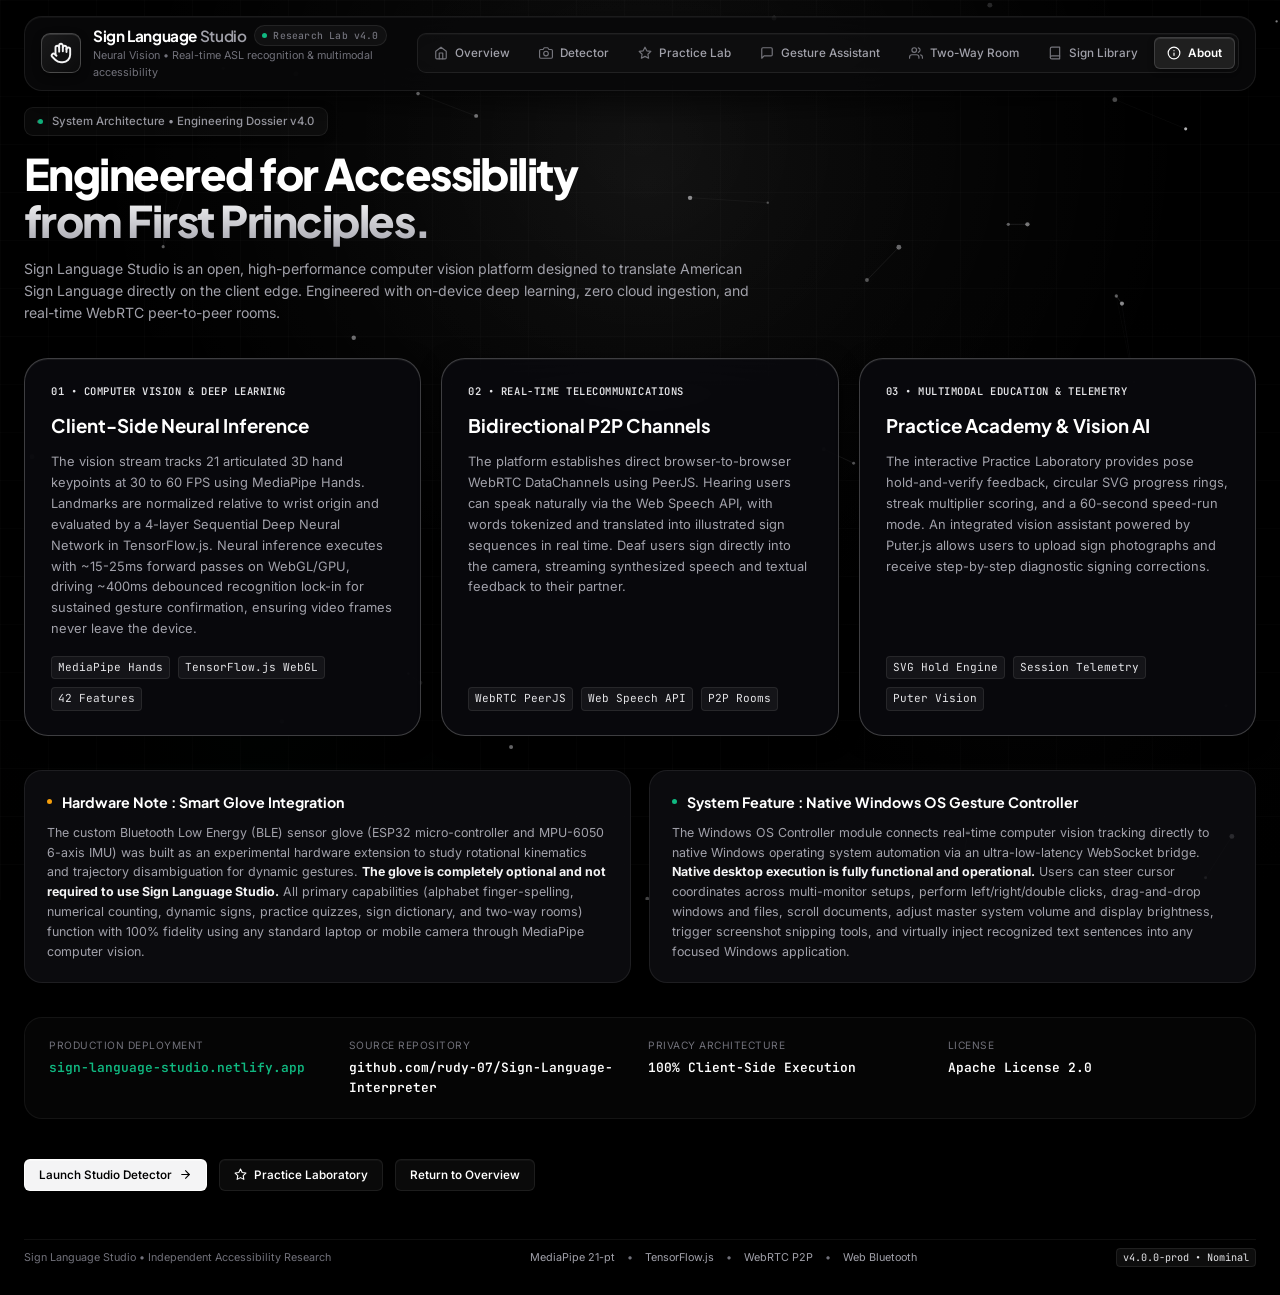
==== commit 5696bcb6: "feat: OS Controls" ====
--- a/about.html
+++ b/about.html
@@ -184,11 +184,11 @@
                 <!-- Note 2: OS Gesture Controls -->
                 <div class="about-notice-box">
                     <div class="about-notice-header">
-                        <span class="engine-status-dot" style="background: var(--accent-zinc);"></span>
-                        <h3 class="about-notice-title">System Note : Windows OS Gesture Controls</h3>
+                        <span class="engine-status-dot" style="background: var(--accent-emerald);"></span>
+                        <h3 class="about-notice-title">System Feature : Native Windows OS Gesture Controller</h3>
                     </div>
                     <p class="about-notice-text">
-                        The Windows OS Controller module includes a real-time vision classifier designed to recognize desktop control gestures such as cursor steering, pinch clicks, drag-and-drop, scrolling, and volume adjustment dials. <strong>Please note that native desktop injection and active OS execution is an experimental research preview that is not fully operational yet.</strong> Gesture classification is active in the vision engine, and full operating system automation will be completed in an upcoming release.
+                        The Windows OS Controller module connects real-time computer vision tracking directly to native Windows operating system automation via an ultra-low-latency WebSocket bridge. <strong>Native desktop execution is fully functional and operational.</strong> Users can steer cursor coordinates across multi-monitor setups, perform left/right/double clicks, drag-and-drop windows and files, scroll documents, adjust master system volume and display brightness, trigger screenshot snipping tools, and virtually inject recognized text sentences into any focused Windows application.
                     </p>
                 </div>
             </div>
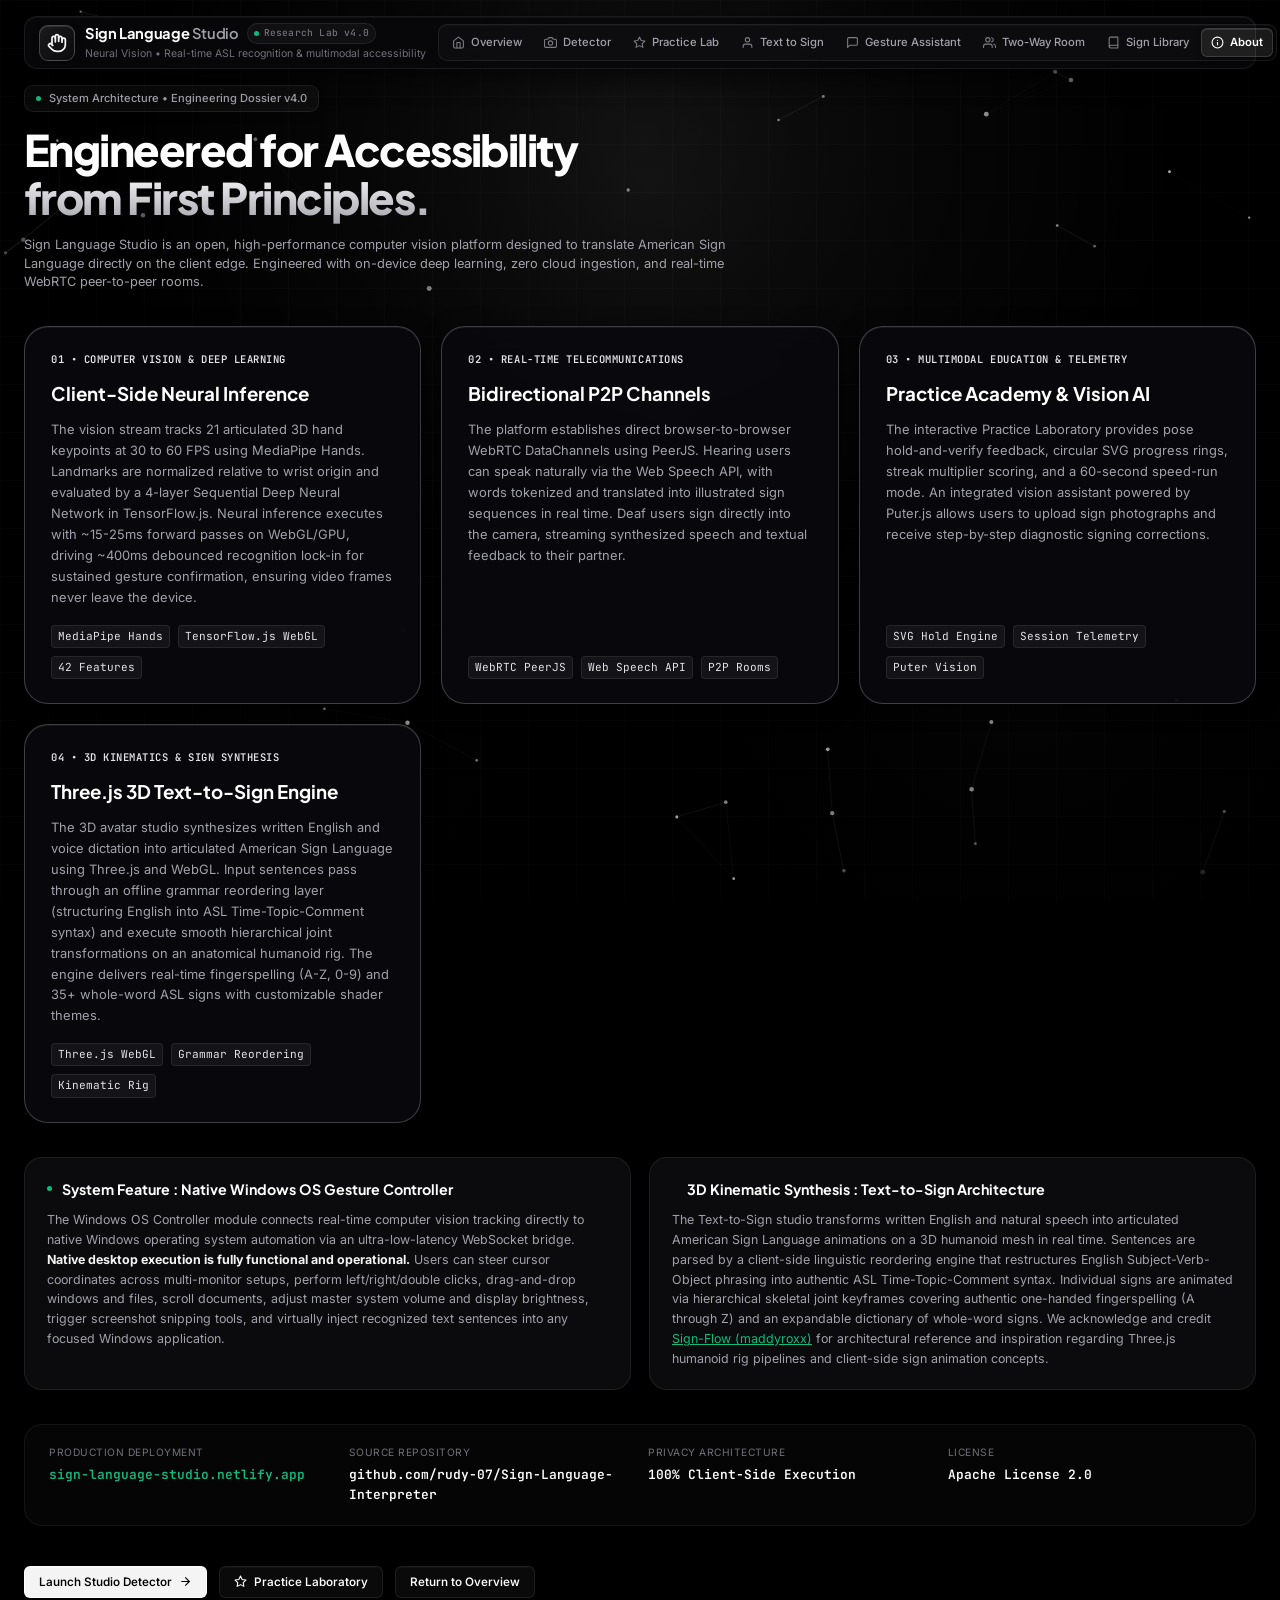
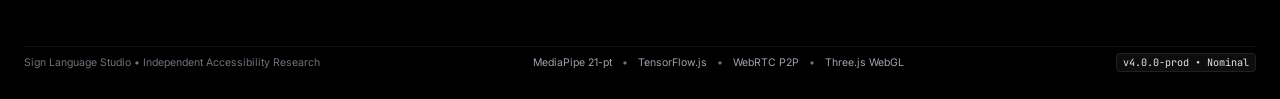
==== commit 6b247201: "feat: text-to-sign avatar synthesis, two-way room signaling, detector layout polish, and hardware re" ====
--- a/about.html
+++ b/about.html
@@ -72,6 +72,13 @@
                         </svg>
                         <span>Practice Lab</span>
                     </a>
+                    <a href="avatar.html" class="nav-link">
+                        <svg width="15" height="15" viewBox="0 0 24 24" fill="none" stroke="currentColor" stroke-width="2" stroke-linecap="round" stroke-linejoin="round">
+                            <path d="M20 21v-2a4 4 0 0 0-4-4H8a4 4 0 0 0-4 4v2"></path>
+                            <circle cx="12" cy="7" r="4"></circle>
+                        </svg>
+                        <span>Text to Sign</span>
+                    </a>
                     <a href="chat.html" class="nav-link">
                         <svg width="15" height="15" viewBox="0 0 24 24" fill="none" stroke="currentColor" stroke-width="2" stroke-linecap="round" stroke-linejoin="round">
                             <path d="M21 15a2 2 0 0 1-2 2H7l-4 4V5a2 2 0 0 1 2-2h14a2 2 0 0 1 2 2z"></path>
@@ -166,22 +173,24 @@
                         <span class="mono-code">Puter Vision</span>
                     </div>
                 </div>
-            </div>
-
-            <!-- Hardware & System Notes (Disclosures) -->
+
+                <div class="about-card">
+                    <div class="about-card-badge">04 &bull; 3D Kinematics &amp; Sign Synthesis</div>
+                    <h2 class="about-card-title">Three.js 3D Text-to-Sign Engine</h2>
+                    <p class="about-card-text">
+                        The 3D avatar studio synthesizes written English and voice dictation into articulated American Sign Language using Three.js and WebGL. Input sentences pass through an offline grammar reordering layer (structuring English into ASL Time-Topic-Comment syntax) and execute smooth hierarchical joint transformations on an anatomical humanoid rig. The engine delivers real-time fingerspelling (A-Z, 0-9) and 35+ whole-word ASL signs with customizable shader themes.
+                    </p>
+                    <div class="about-card-meta">
+                        <span class="mono-code">Three.js WebGL</span>
+                        <span class="mono-code">Grammar Reordering</span>
+                        <span class="mono-code">Kinematic Rig</span>
+                    </div>
+                </div>
+            </div>
+
+            <!-- System Notes (Disclosures) -->
             <div class="about-notes-section">
-                <!-- Note 1: Smart Glove -->
-                <div class="about-notice-box">
-                    <div class="about-notice-header">
-                        <span class="engine-status-dot" style="background: var(--accent-amber);"></span>
-                        <h3 class="about-notice-title">Hardware Note : Smart Glove Integration</h3>
-                    </div>
-                    <p class="about-notice-text">
-                        The custom Bluetooth Low Energy (BLE) sensor glove (ESP32 micro-controller and MPU-6050 6-axis IMU) was built as an experimental hardware extension to study rotational kinematics and trajectory disambiguation for dynamic gestures. <strong>The glove is completely optional and not required to use Sign Language Studio.</strong> All primary capabilities (alphabet finger-spelling, numerical counting, dynamic signs, practice quizzes, sign dictionary, and two-way rooms) function with 100% fidelity using any standard laptop or mobile camera through MediaPipe computer vision.
-                    </p>
-                </div>
-
-                <!-- Note 2: OS Gesture Controls -->
+                <!-- Note 1: OS Gesture Controls -->
                 <div class="about-notice-box">
                     <div class="about-notice-header">
                         <span class="engine-status-dot" style="background: var(--accent-emerald);"></span>
@@ -189,6 +198,17 @@
                     </div>
                     <p class="about-notice-text">
                         The Windows OS Controller module connects real-time computer vision tracking directly to native Windows operating system automation via an ultra-low-latency WebSocket bridge. <strong>Native desktop execution is fully functional and operational.</strong> Users can steer cursor coordinates across multi-monitor setups, perform left/right/double clicks, drag-and-drop windows and files, scroll documents, adjust master system volume and display brightness, trigger screenshot snipping tools, and virtually inject recognized text sentences into any focused Windows application.
+                    </p>
+                </div>
+
+                <!-- Note 2: 3D Avatar Kinematics & Reference -->
+                <div class="about-notice-box">
+                    <div class="about-notice-header">
+                        <span class="engine-status-dot" style="background: var(--accent-turquoise);"></span>
+                        <h3 class="about-notice-title">3D Kinematic Synthesis : Text-to-Sign Architecture</h3>
+                    </div>
+                    <p class="about-notice-text">
+                        The Text-to-Sign studio transforms written English and natural speech into articulated American Sign Language animations on a 3D humanoid mesh in real time. Sentences are parsed by a client-side linguistic reordering engine that restructures English Subject-Verb-Object phrasing into authentic ASL Time-Topic-Comment syntax. Individual signs are animated via hierarchical skeletal joint keyframes covering authentic one-handed fingerspelling (A through Z) and an expandable dictionary of whole-word signs. We acknowledge and credit <a href="https://github.com/maddyroxx/Sign-Flow.git" target="_blank" rel="noopener noreferrer" style="color: var(--accent-emerald); text-decoration: underline;">Sign-Flow (maddyroxx)</a> for architectural reference and inspiration regarding Three.js humanoid rig pipelines and client-side sign animation concepts.
                     </p>
                 </div>
             </div>
@@ -251,7 +271,7 @@
                 <span>&bull;</span>
                 <span class="landing-footer-chip">WebRTC P2P</span>
                 <span>&bull;</span>
-                <span class="landing-footer-chip">Web Bluetooth</span>
+                <span class="landing-footer-chip">Three.js WebGL</span>
             </div>
             <div>
                 <span class="mono-code" style="font-size: 0.68rem;">v4.0.0-prod &bull; Nominal</span>
--- a/style.css
+++ b/style.css
@@ -195,9 +195,9 @@
 
 /* Base Layout Container */
 .app-container {
-    width: min(calc(100% - 48px), 1340px);
+    width: min(calc(100% - 36px), 1340px);
     margin: 0 auto;
-    padding: 16px 0 28px;
+    padding: clamp(10px, 1.4vh, 14px) 0 clamp(12px, 1.8vh, 18px);
 }
 
 /* Unified Surface Panel */
@@ -216,17 +216,17 @@
 
 /* ==================== UNIFIED STUDIO HEADER ==================== */
 .app-header, header.glass-panel, .minimal-header {
-    min-height: 58px;
-    padding: 8px 16px;
-    display: flex;
-    align-items: center;
-    background: rgba(8, 8, 10, 0.88);
-    border: 1px solid var(--border);
-    border-radius: var(--radius-lg);
-    box-shadow: 0 12px 32px rgba(0, 0, 0, 0.6), inset 0 1px 0 rgba(255, 255, 255, 0.04);
+    min-height: 52px;
+    padding: 6px 14px;
+    display: flex;
+    align-items: center;
+    background: rgba(8, 8, 10, 0.9);
+    border: 1px solid var(--border);
+    border-radius: var(--radius-md);
+    box-shadow: 0 8px 24px rgba(0, 0, 0, 0.6), inset 0 1px 0 rgba(255, 255, 255, 0.04);
     backdrop-filter: blur(20px);
     -webkit-backdrop-filter: blur(20px);
-    margin-bottom: 20px;
+    margin-bottom: 14px;
 }
 
 .header-inner, .header-content {
@@ -234,16 +234,17 @@
     display: flex;
     align-items: center;
     justify-content: space-between;
-    gap: 16px;
+    gap: 12px;
 }
 
 .header-left, .logo, .brand-link {
     display: flex;
     align-items: center;
-    gap: 12px;
+    gap: 10px;
     min-width: 0;
     text-decoration: none;
     color: inherit;
+    flex-shrink: 0;
 }
 
 .brand-link:hover .brand-mark {
@@ -252,27 +253,27 @@
 }
 
 .brand-mark {
-    width: 40px;
-    height: 40px;
+    width: 36px;
+    height: 36px;
     display: grid;
     place-items: center;
     color: var(--accent-silver);
     background: linear-gradient(135deg, rgba(255, 255, 255, 0.08), rgba(255, 255, 255, 0.02));
     border: 1px solid var(--border-metallic);
     border-radius: var(--radius-sm);
-    box-shadow: inset 0 1px 0 rgba(255, 255, 255, 0.12), 0 3px 8px rgba(0, 0, 0, 0.4);
+    box-shadow: inset 0 1px 0 rgba(255, 255, 255, 0.12), 0 2px 6px rgba(0, 0, 0, 0.4);
     flex-shrink: 0;
 }
 
 .brand-mark svg {
-    width: 22px;
-    height: 22px;
+    width: 20px;
+    height: 20px;
     stroke-width: 2.1;
 }
 
 .brand-badge {
-    width: 32px;
-    height: 32px;
+    width: 30px;
+    height: 30px;
     display: grid;
     place-items: center;
     color: var(--accent-silver);
@@ -300,10 +301,10 @@
     margin: 0;
     color: var(--text-primary);
     font-family: var(--font-display);
-    font-size: 1.02rem;
+    font-size: 0.98rem;
     font-weight: 700;
     letter-spacing: -0.025em;
-    line-height: 1.25;
+    line-height: 1.2;
 }
 
 .brand-title-accent, .header-titles .highlight, .header-content .highlight {
@@ -314,13 +315,13 @@
 .engine-badge {
     display: inline-flex;
     align-items: center;
-    gap: 6px;
-    padding: 2px 7px;
+    gap: 5px;
+    padding: 2px 6px;
     background: rgba(255, 255, 255, 0.04);
     border: 1px solid var(--border);
     border-radius: var(--radius-full);
     font-family: var(--font-mono);
-    font-size: 0.65rem;
+    font-size: 0.64rem;
     font-weight: 500;
     color: var(--text-tertiary);
     letter-spacing: 0.02em;
@@ -336,8 +337,11 @@
 .brand-caption, .header-titles p {
     margin: 0;
     color: var(--text-tertiary);
-    font-size: 0.72rem;
+    font-size: 0.7rem;
     font-weight: 400;
+    white-space: nowrap;
+    overflow: hidden;
+    text-overflow: ellipsis;
 }
 
 .version-pill {
@@ -348,36 +352,38 @@
 .nav-menu, .nav-minimal {
     display: flex;
     align-items: center;
-    gap: 3px;
+    gap: 2px;
     padding: 3px;
     background: rgba(255, 255, 255, 0.025);
     border: 1px solid var(--border);
     border-radius: var(--radius-sm);
     box-shadow: inset 0 1px 0 rgba(255, 255, 255, 0.03);
+    max-width: 100%;
 }
 
 .nav-link {
     display: inline-flex;
     align-items: center;
-    gap: 7px;
-    padding: 6px 12px;
+    gap: 6px;
+    padding: 5px 9px;
     color: var(--text-secondary);
     background: transparent;
     border: 1px solid transparent;
     border-radius: var(--radius-xs);
-    font-size: 0.78rem;
+    font-size: 0.75rem;
     font-weight: 500;
     transition: all var(--transition-fast);
     cursor: pointer;
     white-space: nowrap;
+    text-decoration: none;
 }
 
 .nav-link svg {
     display: block;
-    width: 14px;
-    height: 14px;
+    width: 13px;
+    height: 13px;
     stroke-width: 2;
-    opacity: 0.7;
+    opacity: 0.75;
     transition: opacity var(--transition-fast), color var(--transition-fast);
 }
 
@@ -510,15 +516,15 @@
 /* ==================== MAIN VISION WORKSPACE GRID ==================== */
 .vision-container {
     display: grid;
-    grid-template-columns: minmax(0, 1.55fr) minmax(360px, 0.95fr);
-    gap: 20px;
+    grid-template-columns: minmax(0, 1.55fr) minmax(340px, 0.95fr);
+    gap: 14px;
     align-items: start;
 }
 
 .left-column, .side-panel {
     display: flex;
     flex-direction: column;
-    gap: 18px;
+    gap: 14px;
     min-width: 0;
 }
 
@@ -699,6 +705,11 @@
     text-align: center;
 }
 
+/* Visibility Utilities */
+.hidden {
+    display: none !important;
+}
+
 /* Camera Error & Diagnostic Overlay */
 .camera-error-overlay {
     position: absolute;
@@ -713,6 +724,126 @@
     backdrop-filter: blur(16px);
     -webkit-backdrop-filter: blur(16px);
     text-align: center;
+}
+
+.camera-error-overlay.hidden {
+    display: none !important;
+}
+
+/* OS Controls Companion Setup Overlay (Camera Area) */
+.os-companion-overlay {
+    position: absolute;
+    inset: 0;
+    z-index: 25;
+    display: flex;
+    flex-direction: column;
+    align-items: center;
+    justify-content: center;
+    padding: 20px;
+    background: rgba(4, 4, 8, 0.95);
+    backdrop-filter: blur(20px);
+    -webkit-backdrop-filter: blur(20px);
+    text-align: center;
+    overflow-y: auto;
+    max-height: 100%;
+    box-sizing: border-box;
+    animation: fadeInOverlay 0.22s ease-out;
+}
+
+.os-companion-overlay.hidden {
+    display: none !important;
+}
+
+@keyframes fadeInOverlay {
+    from { opacity: 0; transform: scale(0.97); }
+    to { opacity: 1; transform: scale(1); }
+}
+
+.os-companion-icon {
+    width: 44px;
+    height: 44px;
+    display: grid;
+    place-items: center;
+    border-radius: var(--radius-sm);
+    background: rgba(59, 130, 246, 0.12);
+    border: 1px solid rgba(59, 130, 246, 0.35);
+    color: var(--accent-cyan);
+    margin-bottom: 12px;
+    box-shadow: 0 0 24px rgba(59, 130, 246, 0.2);
+}
+
+.os-companion-title {
+    font-family: var(--font-display);
+    font-size: 1.2rem;
+    font-weight: 700;
+    color: var(--text-primary);
+    margin: 0 0 6px;
+    letter-spacing: -0.01em;
+}
+
+.os-companion-desc {
+    font-size: 0.82rem;
+    color: var(--text-secondary);
+    max-width: 440px;
+    margin: 0 0 12px;
+    line-height: 1.5;
+}
+
+.os-compatibility-badge {
+    display: inline-flex;
+    align-items: center;
+    gap: 8px;
+    padding: 7px 12px;
+    background: rgba(245, 158, 11, 0.08);
+    border: 1px solid rgba(245, 158, 11, 0.28);
+    border-radius: var(--radius-xs);
+    font-size: 0.73rem;
+    color: #fbbf24;
+    max-width: 460px;
+    margin-bottom: 12px;
+    line-height: 1.45;
+    text-align: left;
+}
+
+.os-compatibility-badge svg {
+    flex-shrink: 0;
+    color: #f59e0b;
+}
+
+.os-compatibility-badge strong {
+    color: #fef08a;
+}
+
+.os-companion-card {
+    background: rgba(255, 255, 255, 0.03);
+    border: 1px solid var(--border);
+    border-radius: var(--radius-sm);
+    padding: 12px 16px;
+    max-width: 460px;
+    text-align: left;
+    font-size: 0.76rem;
+    color: var(--text-secondary);
+    margin-bottom: 16px;
+}
+
+.os-companion-card strong {
+    color: var(--text-primary);
+    display: block;
+    margin-bottom: 6px;
+}
+
+.os-companion-card ul {
+    margin: 0;
+    padding-left: 18px;
+    line-height: 1.6;
+}
+
+.os-companion-actions {
+    display: flex;
+    gap: 8px;
+    flex-wrap: wrap;
+    justify-content: center;
+    align-items: center;
 }
 
 .camera-error-icon {
@@ -1894,10 +2025,10 @@
 
 /* ==================== HARDWARE GLOVE BLE PANEL ==================== */
 .hardware-panel {
-    padding: 16px 18px;
-    display: flex;
-    flex-direction: column;
-    gap: 12px;
+    padding: 12px 14px;
+    display: flex;
+    flex-direction: column;
+    gap: 10px;
 }
 
 .data-grid {
@@ -1910,7 +2041,7 @@
     background: rgba(255, 255, 255, 0.02);
     border: 1px solid var(--border);
     border-radius: var(--radius-xs);
-    padding: 8px 10px;
+    padding: 7px 9px;
     display: flex;
     flex-direction: column;
     gap: 2px;
@@ -1943,21 +2074,21 @@
 
 /* ==================== SENTENCE STREAM & PREDICTIVE CHIPS ==================== */
 .sentence-panel {
-    padding: 16px 18px;
-    display: flex;
-    flex-direction: column;
-    gap: 12px;
+    padding: 12px 14px;
+    display: flex;
+    flex-direction: column;
+    gap: 10px;
 }
 
 #sentence-display {
-    min-height: 80px;
-    max-height: 150px;
+    min-height: 52px;
+    max-height: 120px;
     overflow-y: auto;
     display: flex;
     flex-wrap: wrap;
     align-content: flex-start;
     gap: 6px;
-    padding: 10px 12px;
+    padding: 8px 10px;
     background: rgba(0, 0, 0, 0.4);
     border: 1px solid var(--border);
     border-radius: var(--radius-xs);
@@ -2055,10 +2186,10 @@
 
 /* ==================== CALIBRATION & KNN PANEL ==================== */
 .training-panel {
-    padding: 16px 18px;
-    display: flex;
-    flex-direction: column;
-    gap: 12px;
+    padding: 12px 14px;
+    display: flex;
+    flex-direction: column;
+    gap: 10px;
 }
 
 .train-controls {
@@ -2095,20 +2226,22 @@
 
 /* ==================== SYSTEM STATUS FOOTER ==================== */
 .footer-status {
-    margin-top: 24px;
-    padding: 10px 16px;
+    margin-top: 14px;
+    padding: 8px 14px;
     display: flex;
     align-items: center;
     justify-content: center;
-    gap: 14px;
+    gap: 12px;
     flex-wrap: wrap;
-    background: rgba(8, 8, 10, 0.75);
-    border: 1px solid var(--border);
-    border-radius: var(--radius-md);
+    background: rgba(8, 8, 12, 0.82);
+    border: 1px solid var(--border);
+    border-radius: var(--radius-sm);
     font-family: var(--font-mono);
     font-size: 0.7rem;
     color: var(--text-tertiary);
     box-shadow: 0 4px 16px rgba(0, 0, 0, 0.4);
+    backdrop-filter: blur(16px);
+    -webkit-backdrop-filter: blur(16px);
 }
 
 .footer-separator {
@@ -2601,10 +2734,25 @@
     color: var(--text-secondary);
 }
 
+.two-way-join-form {
+    display: flex;
+    flex-direction: column;
+    gap: 12px;
+    width: 100%;
+    margin-top: 2px;
+}
+
+.join-input-wrap {
+    width: 100%;
+    position: relative;
+    display: block;
+}
+
 .join-code-input {
     width: 100%;
+    box-sizing: border-box;
     padding: 10px 14px;
-    background: rgba(0, 0, 0, 0.4);
+    background: rgba(0, 0, 0, 0.45);
     border: 1px solid var(--border-metallic);
     border-radius: var(--radius-xs);
     font-family: var(--font-mono);
@@ -2612,7 +2760,75 @@
     font-weight: 600;
     color: #ffffff;
     text-align: center;
-    letter-spacing: 0.06em;
+    letter-spacing: 0.08em;
+    display: block;
+    outline: none;
+    transition: border-color var(--transition-fast), box-shadow var(--transition-fast);
+}
+
+.join-code-input:focus {
+    border-color: rgba(255, 255, 255, 0.45);
+    box-shadow: 0 0 0 2px rgba(255, 255, 255, 0.1);
+}
+
+#two-way-join-btn {
+    width: 100%;
+    justify-content: center;
+    min-height: 38px;
+    display: inline-flex;
+    margin: 0;
+}
+
+#two-way-join-btn:disabled {
+    opacity: 0.65;
+    cursor: not-allowed;
+}
+
+.two-way-join-feedback {
+    display: flex;
+    align-items: center;
+    gap: 8px;
+    padding: 8px 12px;
+    border-radius: var(--radius-xs);
+    font-size: 0.76rem;
+    line-height: 1.4;
+    transition: all var(--transition-fast);
+}
+
+.two-way-join-feedback.connecting {
+    background: rgba(56, 189, 248, 0.08);
+    border: 1px solid rgba(56, 189, 248, 0.25);
+    color: #7dd3fc;
+}
+
+.two-way-join-feedback.error {
+    background: rgba(239, 68, 68, 0.08);
+    border: 1px solid rgba(239, 68, 68, 0.25);
+    color: #fca5a5;
+}
+
+.two-way-join-feedback.success {
+    background: rgba(16, 185, 129, 0.08);
+    border: 1px solid rgba(16, 185, 129, 0.25);
+    color: #6ee7b7;
+}
+
+.two-way-join-hint {
+    font-size: 0.72rem;
+    color: var(--text-tertiary);
+    text-align: center;
+    line-height: 1.4;
+    margin-top: 2px;
+}
+
+@keyframes p2pSpin {
+    0% { transform: rotate(0deg); }
+    100% { transform: rotate(360deg); }
+}
+
+.spin {
+    animation: p2pSpin 0.9s linear infinite;
+    display: inline-block;
 }
 
 /* Active Two-Way Call View */
@@ -2803,9 +3019,15 @@
 }
 
 /* ==================== CHAT ASSISTANT (chat.html) ==================== */
+html:has(body.chat-body) {
+    height: 100%;
+    overflow: hidden;
+}
+
 body.chat-body {
     height: 100vh;
     height: 100dvh;
+    max-height: 100dvh;
     overflow: hidden;
     display: flex;
     flex-direction: column;
@@ -2818,8 +3040,15 @@
     display: flex;
     flex-direction: column;
     min-height: 0;
-    height: 100%;
-    padding: 16px 0 16px;
+    max-height: 100%;
+    padding: 10px 0 10px;
+    box-sizing: border-box;
+    overflow: hidden;
+}
+
+.chat-body .app-header {
+    margin-bottom: 10px;
+    flex-shrink: 0;
 }
 
 .chat-page-minimal {
@@ -2829,6 +3058,7 @@
     align-items: center;
     width: 100%;
     min-height: 0;
+    overflow: hidden;
     padding: 0;
 }
 
@@ -2838,20 +3068,20 @@
     display: flex;
     flex-direction: column;
     min-height: 0;
-    height: 100%;
     position: relative;
     gap: 0;
+    overflow: hidden;
 }
 
 .chat-history {
     flex: 1;
     min-height: 0;
-    max-height: none;
+    max-height: 100%;
     overflow-y: auto;
     display: flex;
     flex-direction: column;
-    gap: 16px;
-    padding: 10px 8px 24px;
+    gap: 14px;
+    padding: 6px 8px 12px;
 }
 
 .chat-message {
@@ -3070,50 +3300,85 @@
     outline-offset: 2px !important;
 }
 
-/* ==================== RESPONSIVE BREAKPOINTS ==================== */
-@media (max-width: 1080px) {
+/* ==================== RESPONSIVE BREAKPOINTS (TABLETS & MOBILE) ==================== */
+@media (max-width: 1140px) {
+    .header-titles .brand-caption {
+        display: none !important;
+    }
+}
+
+@media (max-width: 960px) {
+    .engine-badge {
+        display: none !important;
+    }
+}
+
+@media (max-width: 1100px) and (min-width: 861px) {
     .vision-container {
-        grid-template-columns: 1fr;
-        gap: 18px;
+        grid-template-columns: minmax(0, 1.3fr) minmax(310px, 0.9fr);
+        gap: 12px;
     }
-
     .os-hud-grid {
         grid-template-columns: repeat(2, 1fr);
     }
+}
+
+@media (max-width: 860px) {
+    .vision-container {
+        grid-template-columns: 1fr;
+        gap: 14px;
+    }
+
+    .os-hud-grid {
+        grid-template-columns: repeat(2, 1fr);
+    }
 
     .os-settings-drawer {
         grid-template-columns: 1fr;
     }
+
+    .app-header, header.glass-panel, .minimal-header {
+        flex-direction: column;
+        align-items: stretch;
+        gap: 8px;
+        padding: 8px 12px;
+    }
+
+    .header-inner, .header-content {
+        flex-direction: column;
+        align-items: stretch;
+        gap: 8px;
+    }
+
+    .header-left, .logo, .brand-link {
+        justify-content: space-between;
+        width: 100%;
+    }
+
+    .nav-menu, .nav-minimal {
+        width: 100%;
+        justify-content: flex-start;
+        padding: 3px;
+        gap: 2px;
+        overflow-x: auto;
+        -webkit-overflow-scrolling: touch;
+        scrollbar-width: none;
+    }
+
+    .nav-menu::-webkit-scrollbar, .nav-minimal::-webkit-scrollbar {
+        display: none;
+    }
+
+    .nav-link {
+        padding: 5px 8px;
+        font-size: 0.73rem;
+    }
 }
 
 @media (max-width: 768px) {
     .app-container {
-        width: calc(100% - 24px);
-        padding: 10px 0 20px;
-    }
-
-    .app-header, header.glass-panel, .minimal-header {
-        flex-direction: column;
-        align-items: flex-start;
-        gap: 12px;
-        padding: 12px 14px;
-    }
-
-    .header-inner, .header-content {
-        flex-direction: column;
-        align-items: flex-start;
-        gap: 12px;
-    }
-
-    .nav-menu, .nav-minimal {
-        width: 100%;
-        justify-content: space-between;
-        overflow-x: auto;
-    }
-
-    .nav-link {
-        padding: 5px 8px;
-        font-size: 0.74rem;
+        width: calc(100% - 20px);
+        padding: 8px 0 16px;
     }
 
     .quiz-target-hud {
@@ -3129,6 +3394,12 @@
 
     .two-way-setup-grid, .two-way-stream-grid {
         grid-template-columns: 1fr;
+    }
+
+    .footer-status {
+        gap: 8px 12px;
+        padding: 8px 12px;
+        margin-top: 12px;
     }
 }
 
@@ -3172,8 +3443,9 @@
     }
 
     .footer-status {
-        flex-direction: column;
-        gap: 6px;
+        flex-direction: row;
+        justify-content: center;
+        gap: 6px 10px;
     }
 
     .footer-separator {
@@ -3217,46 +3489,48 @@
     z-index: 2;
     height: 100vh;
     height: 100dvh;
-    max-height: 100vh;
+    max-height: 100dvh;
+    overflow: hidden;
     display: flex;
     flex-direction: column;
     justify-content: space-between;
-    padding: 16px 0 16px;
-    width: min(calc(100% - 48px), 1340px);
+    padding: clamp(8px, 1.4vh, 16px) 0 clamp(8px, 1.4vh, 14px);
+    width: min(calc(100% - 36px), 1340px);
     margin: 0 auto;
     box-sizing: border-box;
 }
 
 .landing-header {
     margin-bottom: 0 !important;
+    flex-shrink: 0;
 }
 
 .landing-hero-stage {
     display: grid;
-    grid-template-columns: minmax(0, 1.28fr) minmax(0, 0.92fr);
-    gap: 40px;
+    grid-template-columns: minmax(0, 1.25fr) minmax(0, 0.88fr);
+    gap: clamp(16px, 2.8vw, 36px);
     align-items: center;
     flex: 1;
     min-height: 0;
-    padding: 10px 0;
+    padding: 0;
 }
 
 .landing-left {
     display: flex;
     flex-direction: column;
-    gap: 16px;
-    max-width: 660px;
+    gap: clamp(8px, 1.4vh, 14px);
+    max-width: 620px;
 }
 
 .landing-status-chip {
     display: inline-flex;
     align-items: center;
-    gap: 9px;
-    padding: 5px 13px;
+    gap: 8px;
+    padding: 4px 11px;
     background: rgba(255, 255, 255, 0.035);
     border: 1px solid var(--border);
     border-radius: var(--radius-sm);
-    font-size: 0.76rem;
+    font-size: 0.74rem;
     font-weight: 500;
     color: var(--text-secondary);
     width: fit-content;
@@ -3265,9 +3539,9 @@
 
 .landing-title {
     font-family: var(--font-display);
-    font-size: clamp(2.3rem, 3.8vw, 3.5rem);
+    font-size: clamp(1.8rem, 3.2vw, 3.1rem);
     font-weight: 800;
-    line-height: 1.08;
+    line-height: 1.1;
     letter-spacing: -0.035em;
     color: var(--text-primary);
     margin: 0;
@@ -3280,33 +3554,33 @@
 }
 
 .landing-subtitle {
-    font-size: clamp(0.92rem, 1.1vw, 1.05rem);
-    line-height: 1.55;
+    font-size: clamp(0.82rem, 1vw, 0.96rem);
+    line-height: 1.46;
     color: var(--text-secondary);
     margin: 0;
-    max-width: 580px;
+    max-width: 560px;
 }
 
 .landing-cta-group {
     display: flex;
     align-items: center;
-    gap: 12px;
+    gap: 10px;
     flex-wrap: wrap;
-    margin-top: 4px;
+    margin-top: 2px;
 }
 
 .landing-cta-group .btn {
-    padding: 10px 20px;
-    font-size: 0.88rem;
+    padding: clamp(7px, 1.1vh, 10px) 18px;
+    font-size: 0.84rem;
 }
 
 .landing-specs-row {
     display: flex;
     align-items: center;
-    gap: 28px;
-    padding-top: 14px;
+    gap: clamp(14px, 2vw, 24px);
+    padding-top: clamp(6px, 1vh, 10px);
     border-top: 1px solid var(--border-subtle);
-    margin-top: 4px;
+    margin-top: 2px;
 }
 
 .landing-spec-item {
@@ -3317,13 +3591,13 @@
 
 .landing-spec-val {
     font-family: var(--font-mono);
-    font-size: 1.05rem;
+    font-size: clamp(0.95rem, 1.2vw, 1.1rem);
     font-weight: 700;
     color: var(--accent-silver);
 }
 
 .landing-spec-lbl {
-    font-size: 0.7rem;
+    font-size: 0.68rem;
     color: var(--text-tertiary);
     text-transform: uppercase;
     letter-spacing: 0.05em;
@@ -3339,16 +3613,16 @@
 .landing-showcase-card {
     background: rgba(10, 10, 14, 0.88);
     border: 1px solid var(--border-metallic);
-    border-radius: var(--radius-xl);
-    box-shadow: 0 24px 64px rgba(0, 0, 0, 0.8), inset 0 1px 0 rgba(255, 255, 255, 0.08);
+    border-radius: var(--radius-lg);
+    box-shadow: 0 20px 50px rgba(0, 0, 0, 0.8), inset 0 1px 0 rgba(255, 255, 255, 0.08);
     backdrop-filter: blur(24px);
     -webkit-backdrop-filter: blur(24px);
     width: 100%;
-    max-width: 490px;
-    padding: 20px 22px;
-    display: flex;
-    flex-direction: column;
-    gap: 14px;
+    max-width: 430px;
+    padding: clamp(12px, 1.6vh, 16px);
+    display: flex;
+    flex-direction: column;
+    gap: clamp(8px, 1.2vh, 12px);
     position: relative;
 }
 
@@ -3357,12 +3631,12 @@
     align-items: center;
     justify-content: space-between;
     border-bottom: 1px solid var(--border-subtle);
-    padding-bottom: 11px;
+    padding-bottom: 8px;
 }
 
 .landing-card-title {
     font-family: var(--font-mono);
-    font-size: 0.72rem;
+    font-size: 0.7rem;
     font-weight: 600;
     color: var(--accent-titanium);
     letter-spacing: 0.06em;
@@ -3375,39 +3649,44 @@
 .landing-hand-canvas-wrap {
     position: relative;
     width: 100%;
-    height: 190px;
+    height: clamp(140px, 20vh, 180px);
     background: #050507;
     border: 1px solid var(--border);
-    border-radius: var(--radius-md);
+    border-radius: var(--radius-sm);
     overflow: hidden;
-    display: grid;
-    place-items: center;
+    display: flex;
+    align-items: center;
+    justify-content: center;
+    padding: 8px 12px;
+    box-sizing: border-box;
+    flex-shrink: 0;
 }
 
 .landing-hand-svg {
-    width: 82%;
-    height: 82%;
-    overflow: visible;
+    width: 100%;
+    height: 100%;
+    max-height: 100%;
+    display: block;
 }
 
 .landing-features-matrix {
     display: grid;
     grid-template-columns: repeat(2, minmax(0, 1fr));
-    gap: 8px;
+    gap: 6px;
 }
 
 .landing-matrix-box {
     background: rgba(255, 255, 255, 0.02);
     border: 1px solid var(--border-subtle);
-    border-radius: var(--radius-sm);
-    padding: 7px 11px;
+    border-radius: var(--radius-xs);
+    padding: 5px 8px;
     display: flex;
     flex-direction: column;
     gap: 2px;
 }
 
 .landing-matrix-label {
-    font-size: 0.66rem;
+    font-size: 0.64rem;
     color: var(--text-tertiary);
     text-transform: uppercase;
     letter-spacing: 0.04em;
@@ -3415,7 +3694,7 @@
 
 .landing-matrix-value {
     font-family: var(--font-mono);
-    font-size: 0.8rem;
+    font-size: 0.76rem;
     font-weight: 600;
     color: var(--text-primary);
 }
@@ -3424,12 +3703,12 @@
     display: flex;
     align-items: center;
     justify-content: space-between;
-    padding: 8px 12px;
+    padding: 6px 10px;
     background: rgba(255, 255, 255, 0.03);
     border: 1px solid var(--border);
-    border-radius: var(--radius-sm);
+    border-radius: var(--radius-xs);
     color: var(--accent-silver);
-    font-size: 0.78rem;
+    font-size: 0.72rem;
     font-weight: 500;
     text-decoration: none;
     transition: all var(--transition-fast);
@@ -3445,17 +3724,18 @@
     display: flex;
     align-items: center;
     justify-content: space-between;
-    padding-top: 10px;
+    padding-top: clamp(6px, 1vh, 8px);
     border-top: 1px solid var(--border-subtle);
-    font-size: 0.72rem;
+    font-size: 0.7rem;
     color: var(--text-tertiary);
-    min-height: 26px;
+    min-height: 22px;
+    flex-shrink: 0;
 }
 
 .landing-footer-chips {
     display: flex;
     align-items: center;
-    gap: 12px;
+    gap: 10px;
 }
 
 .landing-footer-chip {
@@ -3467,21 +3747,29 @@
 
 @media (max-width: 1024px) {
     .landing-hero-stage {
+        grid-template-columns: minmax(0, 1.2fr) minmax(0, 0.8fr);
+        gap: 18px;
+    }
+    .landing-showcase-card {
+        max-width: 380px;
+    }
+    .landing-hand-canvas-wrap {
+        height: clamp(100px, 14vh, 130px);
+    }
+}
+
+@media (max-width: 820px) {
+    .landing-hero-stage {
         grid-template-columns: 1fr;
-        gap: 24px;
-        overflow-y: auto;
-    }
-    .landing-body {
-        overflow-y: auto;
-        height: auto;
-        min-height: 100vh;
-    }
-    .landing-viewport {
-        height: auto;
-        min-height: 100vh;
+        gap: 12px;
+        align-content: center;
     }
     .landing-right {
         display: none;
+    }
+    .landing-footer-chips {
+        gap: 8px;
+        font-size: 0.66rem;
     }
 }
 
@@ -3660,6 +3948,844 @@
     gap: 12px;
     flex-wrap: wrap;
     margin-top: 6px;
+}
+
+/* ==========================================================================
+   Text to Sign 3D Avatar Workspace (v5.0 - KaptaanLM Luxury Standard)
+   ========================================================================== */
+
+.avatar-workspace {
+    display: grid;
+    grid-template-columns: 1fr minmax(360px, 440px);
+    gap: 16px;
+    width: 100%;
+    max-width: 1440px;
+    margin: 0 auto;
+    padding-bottom: 24px;
+    align-items: start;
+}
+
+.avatar-input-column,
+.avatar-stage-column {
+    display: flex;
+    flex-direction: column;
+    gap: 14px;
+    min-width: 0;
+}
+
+.avatar-card {
+    padding: 18px 20px;
+    display: flex;
+    flex-direction: column;
+}
+
+.avatar-card-header {
+    display: flex;
+    justify-content: space-between;
+    align-items: center;
+    gap: 12px;
+    margin-bottom: 14px;
+    flex-wrap: wrap;
+}
+
+.avatar-header-left {
+    display: flex;
+    flex-direction: column;
+    gap: 2px;
+}
+
+.avatar-sec-tag {
+    font-family: var(--font-mono);
+    font-size: 0.65rem;
+    font-weight: 600;
+    color: var(--text-tertiary);
+    letter-spacing: 0.08em;
+    text-transform: uppercase;
+}
+
+.avatar-sec-title {
+    margin: 0;
+    font-family: var(--font-display);
+    font-size: 1.02rem;
+    font-weight: 700;
+    color: var(--text-primary);
+    letter-spacing: -0.02em;
+}
+
+/* Input Tabs (Text vs Voice) */
+.avatar-input-tabs {
+    display: inline-flex;
+    background: rgba(255, 255, 255, 0.03);
+    border: 1px solid var(--border);
+    border-radius: var(--radius-xs);
+    padding: 2px;
+    gap: 2px;
+}
+
+.avatar-tab-btn {
+    display: inline-flex;
+    align-items: center;
+    gap: 5px;
+    padding: 4px 10px;
+    font-size: 0.74rem;
+    font-weight: 500;
+    color: var(--text-secondary);
+    border: 1px solid transparent;
+    border-radius: var(--radius-2xs);
+    background: transparent;
+    cursor: pointer;
+    transition: all var(--transition-fast);
+}
+
+.avatar-tab-btn:hover {
+    color: var(--text-primary);
+    background: rgba(255, 255, 255, 0.04);
+}
+
+.avatar-tab-btn.active {
+    color: #ffffff;
+    background: rgba(255, 255, 255, 0.09);
+    border-color: rgba(255, 255, 255, 0.14);
+    box-shadow: inset 0 1px 0 rgba(255, 255, 255, 0.08);
+    font-weight: 600;
+}
+
+/* Textarea & Wrapper */
+.avatar-textarea-wrap {
+    background: rgba(0, 0, 0, 0.45);
+    border: 1px solid var(--border);
+    border-radius: var(--radius-sm);
+    padding: 12px 14px;
+    box-shadow: inset 0 2px 4px rgba(0, 0, 0, 0.4);
+    transition: border-color var(--transition-base), box-shadow var(--transition-base);
+}
+
+.avatar-textarea-wrap:focus-within {
+    border-color: rgba(255, 255, 255, 0.28);
+    box-shadow: inset 0 2px 4px rgba(0, 0, 0, 0.4), 0 0 0 1px rgba(255, 255, 255, 0.1);
+}
+
+.avatar-textarea {
+    width: 100%;
+    min-height: 82px;
+    background: transparent;
+    border: none;
+    color: var(--text-primary);
+    font-family: var(--font-sans);
+    font-size: 0.88rem;
+    line-height: 1.5;
+    resize: vertical;
+    outline: none;
+}
+
+.avatar-textarea::placeholder {
+    color: var(--text-muted);
+}
+
+.avatar-textarea-footer {
+    display: flex;
+    justify-content: space-between;
+    align-items: center;
+    gap: 10px;
+    margin-top: 10px;
+    padding-top: 8px;
+    border-top: 1px solid var(--border-subtle);
+    flex-wrap: wrap;
+}
+
+.avatar-toggle-label {
+    display: inline-flex;
+    align-items: center;
+    gap: 7px;
+    font-size: 0.72rem;
+    color: var(--text-secondary);
+    cursor: pointer;
+    user-select: none;
+}
+
+.avatar-toggle-label input[type="checkbox"] {
+    accent-color: var(--accent-emerald);
+    cursor: pointer;
+    width: 13px;
+    height: 13px;
+}
+
+.avatar-char-and-clear {
+    display: flex;
+    align-items: center;
+    gap: 10px;
+}
+
+.avatar-char-count {
+    font-family: var(--font-mono);
+    font-size: 0.68rem;
+    color: var(--text-tertiary);
+}
+
+.avatar-subtle-btn {
+    display: inline-flex;
+    align-items: center;
+    gap: 4px;
+    font-size: 0.7rem;
+    font-weight: 500;
+    color: var(--text-tertiary);
+    background: transparent;
+    border: none;
+    cursor: pointer;
+    transition: color var(--transition-fast);
+}
+
+.avatar-subtle-btn:hover {
+    color: var(--text-primary);
+}
+
+.avatar-actions-row {
+    margin-top: 12px;
+}
+
+.avatar-primary-action {
+    width: 100%;
+    justify-content: center;
+    padding: 10px 18px;
+    font-size: 0.84rem;
+    font-weight: 600;
+}
+
+.shortcut-pill {
+    font-family: var(--font-mono);
+    font-size: 0.64rem;
+    font-weight: 500;
+    color: rgba(0, 0, 0, 0.7);
+    background: rgba(255, 255, 255, 0.65);
+    padding: 1px 5px;
+    border-radius: 3px;
+    margin-left: 6px;
+}
+
+/* Voice Dictation Box */
+.voice-capture-box {
+    display: flex;
+    align-items: center;
+    gap: 18px;
+    padding: 18px;
+    background: rgba(0, 0, 0, 0.45);
+    border: 1px solid var(--border);
+    border-radius: var(--radius-sm);
+}
+
+.voice-pulse-container {
+    position: relative;
+    width: 52px;
+    height: 52px;
+    display: grid;
+    place-items: center;
+    flex-shrink: 0;
+}
+
+.voice-pulse-ring {
+    position: absolute;
+    inset: -6px;
+    border-radius: 50%;
+    border: 2px solid var(--accent-emerald);
+    opacity: 0;
+    pointer-events: none;
+}
+
+.voice-pulse-ring.pulsing {
+    animation: voiceRingPulse 1.5s ease-out infinite;
+}
+
+@keyframes voiceRingPulse {
+    0% {
+        transform: scale(0.85);
+        opacity: 0.8;
+    }
+    100% {
+        transform: scale(1.4);
+        opacity: 0;
+    }
+}
+
+.voice-mic-btn {
+    width: 46px;
+    height: 46px;
+    border-radius: 50%;
+    background: rgba(255, 255, 255, 0.05);
+    border: 1px solid var(--border-metallic);
+    color: var(--accent-silver);
+    display: grid;
+    place-items: center;
+    cursor: pointer;
+    transition: all var(--transition-fast);
+}
+
+.voice-mic-btn:hover {
+    background: rgba(255, 255, 255, 0.1);
+    border-color: rgba(255, 255, 255, 0.3);
+    color: #ffffff;
+}
+
+.voice-mic-btn.listening {
+    background: var(--accent-emerald);
+    color: #000000;
+    border-color: var(--accent-emerald);
+    box-shadow: 0 0 20px rgba(16, 185, 129, 0.4);
+}
+
+.voice-instructions {
+    display: flex;
+    flex-direction: column;
+    gap: 3px;
+    min-width: 0;
+}
+
+.voice-status-heading {
+    font-size: 0.82rem;
+    font-weight: 600;
+    color: var(--text-primary);
+}
+
+.voice-interim-text {
+    margin: 0;
+    font-size: 0.74rem;
+    color: var(--text-secondary);
+    line-height: 1.45;
+}
+
+/* Quick Examples */
+.avatar-examples-sec {
+    margin-top: 14px;
+    padding-top: 12px;
+    border-top: 1px solid var(--border-subtle);
+}
+
+.avatar-sub-label {
+    font-family: var(--font-mono);
+    font-size: 0.64rem;
+    font-weight: 600;
+    color: var(--text-tertiary);
+    letter-spacing: 0.06em;
+    margin-bottom: 8px;
+    display: block;
+}
+
+.avatar-examples-grid {
+    display: flex;
+    flex-wrap: wrap;
+    gap: 6px;
+}
+
+.example-chip {
+    padding: 4px 9px;
+    font-size: 0.72rem;
+    font-weight: 500;
+    color: var(--text-secondary);
+    background: rgba(255, 255, 255, 0.025);
+    border: 1px solid var(--border);
+    border-radius: var(--radius-xs);
+    cursor: pointer;
+    transition: all var(--transition-fast);
+    white-space: nowrap;
+}
+
+.example-chip:hover {
+    color: var(--text-primary);
+    background: rgba(255, 255, 255, 0.06);
+    border-color: var(--border-hover);
+    transform: translateY(-1px);
+}
+
+/* ASL Gloss Timeline */
+.timeline-header-actions {
+    display: flex;
+    align-items: center;
+    gap: 10px;
+}
+
+.gloss-counter-badge {
+    font-family: var(--font-mono);
+    font-size: 0.66rem;
+    font-weight: 600;
+    color: var(--accent-emerald);
+    background: rgba(16, 185, 129, 0.1);
+    border: 1px solid rgba(16, 185, 129, 0.25);
+    padding: 2px 7px;
+    border-radius: var(--radius-full);
+}
+
+.timeline-caption {
+    margin: 0 0 10px;
+    font-size: 0.72rem;
+    color: var(--text-tertiary);
+}
+
+.gloss-chips-track {
+    display: flex;
+    align-items: center;
+    gap: 8px;
+    overflow-x: auto;
+    padding: 6px 2px 10px;
+    scrollbar-width: thin;
+}
+
+.gloss-chip {
+    display: inline-flex;
+    flex-direction: column;
+    align-items: flex-start;
+    gap: 2px;
+    padding: 6px 12px;
+    background: rgba(255, 255, 255, 0.03);
+    border: 1px solid var(--border);
+    border-radius: var(--radius-xs);
+    cursor: pointer;
+    transition: all var(--transition-fast);
+    flex-shrink: 0;
+    text-align: left;
+}
+
+.gloss-chip:hover {
+    border-color: var(--border-hover);
+    background: rgba(255, 255, 255, 0.06);
+    transform: translateY(-1px);
+}
+
+.gloss-chip .chip-badge {
+    font-family: var(--font-mono);
+    font-size: 0.58rem;
+    color: var(--text-tertiary);
+    text-transform: uppercase;
+    letter-spacing: 0.04em;
+}
+
+.gloss-chip .chip-text {
+    font-family: var(--font-mono);
+    font-size: 0.82rem;
+    font-weight: 700;
+    color: var(--text-primary);
+}
+
+.gloss-chip.active {
+    background: rgba(16, 185, 129, 0.12);
+    border-color: rgba(16, 185, 129, 0.45);
+    box-shadow: 0 0 18px rgba(16, 185, 129, 0.25), inset 0 1px 0 rgba(255, 255, 255, 0.08);
+}
+
+.gloss-chip.active .chip-badge {
+    color: var(--accent-emerald);
+}
+
+.gloss-chip.active .chip-text {
+    color: #ffffff;
+}
+
+/* Quick ASL Vocabulary Deck */
+.avatar-dict-hint {
+    font-size: 0.68rem;
+    color: var(--text-tertiary);
+}
+
+.avatar-vocab-deck {
+    display: flex;
+    flex-direction: column;
+    gap: 12px;
+}
+
+.vocab-group {
+    display: flex;
+    flex-direction: column;
+    gap: 6px;
+}
+
+.vocab-group-title {
+    font-size: 0.67rem;
+    font-weight: 600;
+    color: var(--text-tertiary);
+    text-transform: uppercase;
+    letter-spacing: 0.04em;
+}
+
+.vocab-chips-row {
+    display: flex;
+    flex-wrap: wrap;
+    gap: 5px;
+}
+
+.vocab-card-chip {
+    padding: 3px 8px;
+    font-family: var(--font-mono);
+    font-size: 0.68rem;
+    font-weight: 600;
+    color: var(--text-secondary);
+    background: rgba(255, 255, 255, 0.025);
+    border: 1px solid var(--border-subtle);
+    border-radius: var(--radius-xs);
+    cursor: pointer;
+    transition: all var(--transition-fast);
+}
+
+.vocab-card-chip:hover {
+    color: #ffffff;
+    background: rgba(255, 255, 255, 0.08);
+    border-color: var(--border-metallic);
+    transform: translateY(-1px);
+}
+
+/* 3D Viewport Stage Card */
+.avatar-stage-card {
+    padding: 0;
+    overflow: hidden;
+    display: flex;
+    flex-direction: column;
+}
+
+.stage-toolbar {
+    display: flex;
+    justify-content: space-between;
+    align-items: center;
+    padding: 10px 16px;
+    border-bottom: 1px solid var(--border-subtle);
+    background: rgba(8, 8, 10, 0.6);
+    flex-wrap: wrap;
+    gap: 10px;
+}
+
+.stage-toolbar-left,
+.stage-toolbar-right {
+    display: flex;
+    align-items: center;
+    gap: 10px;
+}
+
+.stage-title {
+    font-size: 0.72rem;
+    font-weight: 500;
+    color: var(--text-tertiary);
+}
+
+.stage-ctrl-group {
+    display: flex;
+    align-items: center;
+    gap: 6px;
+}
+
+.stage-ctrl-label {
+    font-size: 0.72rem;
+    color: var(--text-tertiary);
+}
+
+.stage-select {
+    padding: 4px 8px;
+    background: rgba(255, 255, 255, 0.04);
+    border: 1px solid var(--border);
+    border-radius: var(--radius-xs);
+    font-size: 0.74rem;
+    color: var(--text-primary);
+    cursor: pointer;
+    outline: none;
+    transition: border-color var(--transition-fast);
+}
+
+.stage-select:focus,
+.stage-select:hover {
+    border-color: var(--border-hover);
+}
+
+.stage-select option {
+    background: #121216;
+    color: #ffffff;
+}
+
+.stage-btn-icon {
+    display: inline-flex;
+    align-items: center;
+    gap: 5px;
+    padding: 4px 8px;
+    background: rgba(255, 255, 255, 0.03);
+    border: 1px solid var(--border);
+    border-radius: var(--radius-xs);
+    font-size: 0.72rem;
+    font-weight: 500;
+    color: var(--text-secondary);
+    cursor: pointer;
+    transition: all var(--transition-fast);
+}
+
+.stage-btn-icon:hover {
+    color: #ffffff;
+    background: rgba(255, 255, 255, 0.07);
+    border-color: var(--border-hover);
+}
+
+/* 3D Canvas Viewport Wrap */
+.avatar-viewport-wrap {
+    position: relative;
+    width: 100%;
+    height: 560px;
+    min-height: 480px;
+    background: radial-gradient(circle at 50% 36%, rgba(15, 23, 42, 0.72) 0%, rgba(6, 8, 12, 0.98) 100%);
+    background-image:
+        linear-gradient(rgba(255, 255, 255, 0.022) 1px, transparent 1px),
+        linear-gradient(90deg, rgba(255, 255, 255, 0.022) 1px, transparent 1px);
+    background-size: 32px 32px;
+    overflow: hidden;
+}
+
+.avatar-bg-canvas {
+    position: absolute;
+    inset: 0;
+    width: 100%;
+    height: 100%;
+    pointer-events: none;
+    z-index: 1;
+}
+
+.avatar-canvas-container {
+    width: 100%;
+    height: 100%;
+    position: relative;
+    outline: none;
+    z-index: 2;
+}
+
+.avatar-canvas-container canvas {
+    width: 100% !important;
+    height: 100% !important;
+    display: block;
+    outline: none;
+}
+
+/* Loading Overlay */
+.avatar-loading-overlay {
+    position: absolute;
+    inset: 0;
+    background: rgba(7, 8, 11, 0.88);
+    backdrop-filter: blur(8px);
+    -webkit-backdrop-filter: blur(8px);
+    display: flex;
+    flex-direction: column;
+    align-items: center;
+    justify-content: center;
+    gap: 10px;
+    z-index: 10;
+}
+
+.avatar-spinner {
+    width: 36px;
+    height: 36px;
+    border: 2px solid rgba(255, 255, 255, 0.08);
+    border-top-color: var(--accent-emerald);
+    border-radius: 50%;
+    animation: avatarSpin 0.9s linear infinite;
+}
+
+@keyframes avatarSpin {
+    to {
+        transform: rotate(360deg);
+    }
+}
+
+.avatar-loading-overlay .loader-text {
+    font-size: 0.88rem;
+    font-weight: 600;
+    color: var(--text-primary);
+}
+
+.avatar-loading-overlay .loader-sub {
+    font-size: 0.72rem;
+    color: var(--text-tertiary);
+}
+
+/* Active Sign HUD Overlay */
+.avatar-active-hud {
+    position: absolute;
+    top: 14px;
+    right: 14px;
+    background: rgba(8, 8, 10, 0.88);
+    border: 1px solid rgba(16, 185, 129, 0.35);
+    box-shadow: 0 4px 20px rgba(0, 0, 0, 0.6);
+    border-radius: var(--radius-sm);
+    padding: 8px 12px;
+    display: flex;
+    align-items: center;
+    gap: 10px;
+    backdrop-filter: blur(12px);
+    -webkit-backdrop-filter: blur(12px);
+    opacity: 0;
+    transform: translateY(-6px);
+    transition: all var(--transition-base);
+    pointer-events: none;
+    z-index: 5;
+}
+
+.avatar-active-hud.active {
+    opacity: 1;
+    transform: translateY(0);
+}
+
+.hud-glyph {
+    width: 32px;
+    height: 32px;
+    background: rgba(16, 185, 129, 0.12);
+    border: 1px solid rgba(16, 185, 129, 0.4);
+    border-radius: var(--radius-xs);
+    font-family: var(--font-mono);
+    font-size: 1.15rem;
+    font-weight: 800;
+    color: var(--accent-emerald);
+    display: grid;
+    place-items: center;
+    flex-shrink: 0;
+}
+
+.hud-details {
+    display: flex;
+    flex-direction: column;
+    gap: 2px;
+}
+
+.hud-row {
+    display: flex;
+    align-items: center;
+    gap: 6px;
+}
+
+.hud-name {
+    font-family: var(--font-mono);
+    font-size: 0.84rem;
+    font-weight: 700;
+    color: #ffffff;
+}
+
+.hud-badge {
+    font-size: 0.62rem;
+    color: var(--accent-emerald);
+    background: rgba(16, 185, 129, 0.1);
+    padding: 1px 5px;
+    border-radius: 3px;
+    border: 1px solid rgba(16, 185, 129, 0.25);
+    font-weight: 500;
+}
+
+.hud-hint {
+    font-size: 0.68rem;
+    color: var(--text-tertiary);
+}
+
+.avatar-viewport-hint {
+    position: absolute;
+    bottom: 10px;
+    left: 12px;
+    display: flex;
+    align-items: center;
+    gap: 6px;
+    font-size: 0.66rem;
+    color: var(--text-muted);
+    pointer-events: none;
+    z-index: 4;
+    background: rgba(0, 0, 0, 0.5);
+    padding: 2px 8px;
+    border-radius: 4px;
+    border: 1px solid rgba(255, 255, 255, 0.05);
+}
+
+/* Playback Transport Bar */
+.avatar-transport-bar {
+    display: flex;
+    justify-content: space-between;
+    align-items: center;
+    padding: 10px 16px;
+    background: rgba(8, 8, 10, 0.7);
+    border-top: 1px solid var(--border-subtle);
+    flex-wrap: wrap;
+    gap: 10px;
+}
+
+.transport-controls-left,
+.transport-controls-right {
+    display: flex;
+    align-items: center;
+    gap: 8px;
+}
+
+.transport-btn {
+    padding: 5px 12px;
+    font-size: 0.75rem;
+}
+
+.transport-shortcut-tag {
+    font-family: var(--font-mono);
+    font-size: 0.64rem;
+    color: var(--text-muted);
+}
+
+/* Kinematic Telemetry Card */
+.avatar-telemetry-card {
+    padding: 16px 20px;
+}
+
+.avatar-specs-grid {
+    display: grid;
+    grid-template-columns: repeat(auto-fit, minmax(130px, 1fr));
+    gap: 12px;
+    padding-top: 2px;
+}
+
+.spec-cell {
+    display: flex;
+    flex-direction: column;
+    gap: 2px;
+    padding: 10px 12px;
+    background: rgba(255, 255, 255, 0.02);
+    border: 1px solid var(--border-subtle);
+    border-radius: var(--radius-xs);
+}
+
+.spec-label {
+    font-size: 0.64rem;
+    color: var(--text-tertiary);
+    text-transform: uppercase;
+    letter-spacing: 0.05em;
+}
+
+.spec-val {
+    font-family: var(--font-mono);
+    font-size: 0.82rem;
+    font-weight: 700;
+    color: var(--text-primary);
+}
+
+.spec-detail {
+    font-size: 0.66rem;
+    color: var(--text-muted);
+}
+
+/* Responsive Layout */
+@media (max-width: 1024px) {
+    .avatar-workspace {
+        grid-template-columns: 1fr;
+    }
+
+    .avatar-viewport-wrap {
+        height: 480px;
+    }
+}
+
+@media (max-width: 640px) {
+    .avatar-viewport-wrap {
+        height: 380px;
+    }
+
+    .avatar-card {
+        padding: 14px 16px;
+    }
+
+    .stage-toolbar {
+        padding: 8px 12px;
+    }
+
+    .avatar-transport-bar {
+        padding: 8px 12px;
+    }
 }
 
 /* Prefers-Reduced-Motion Policy */
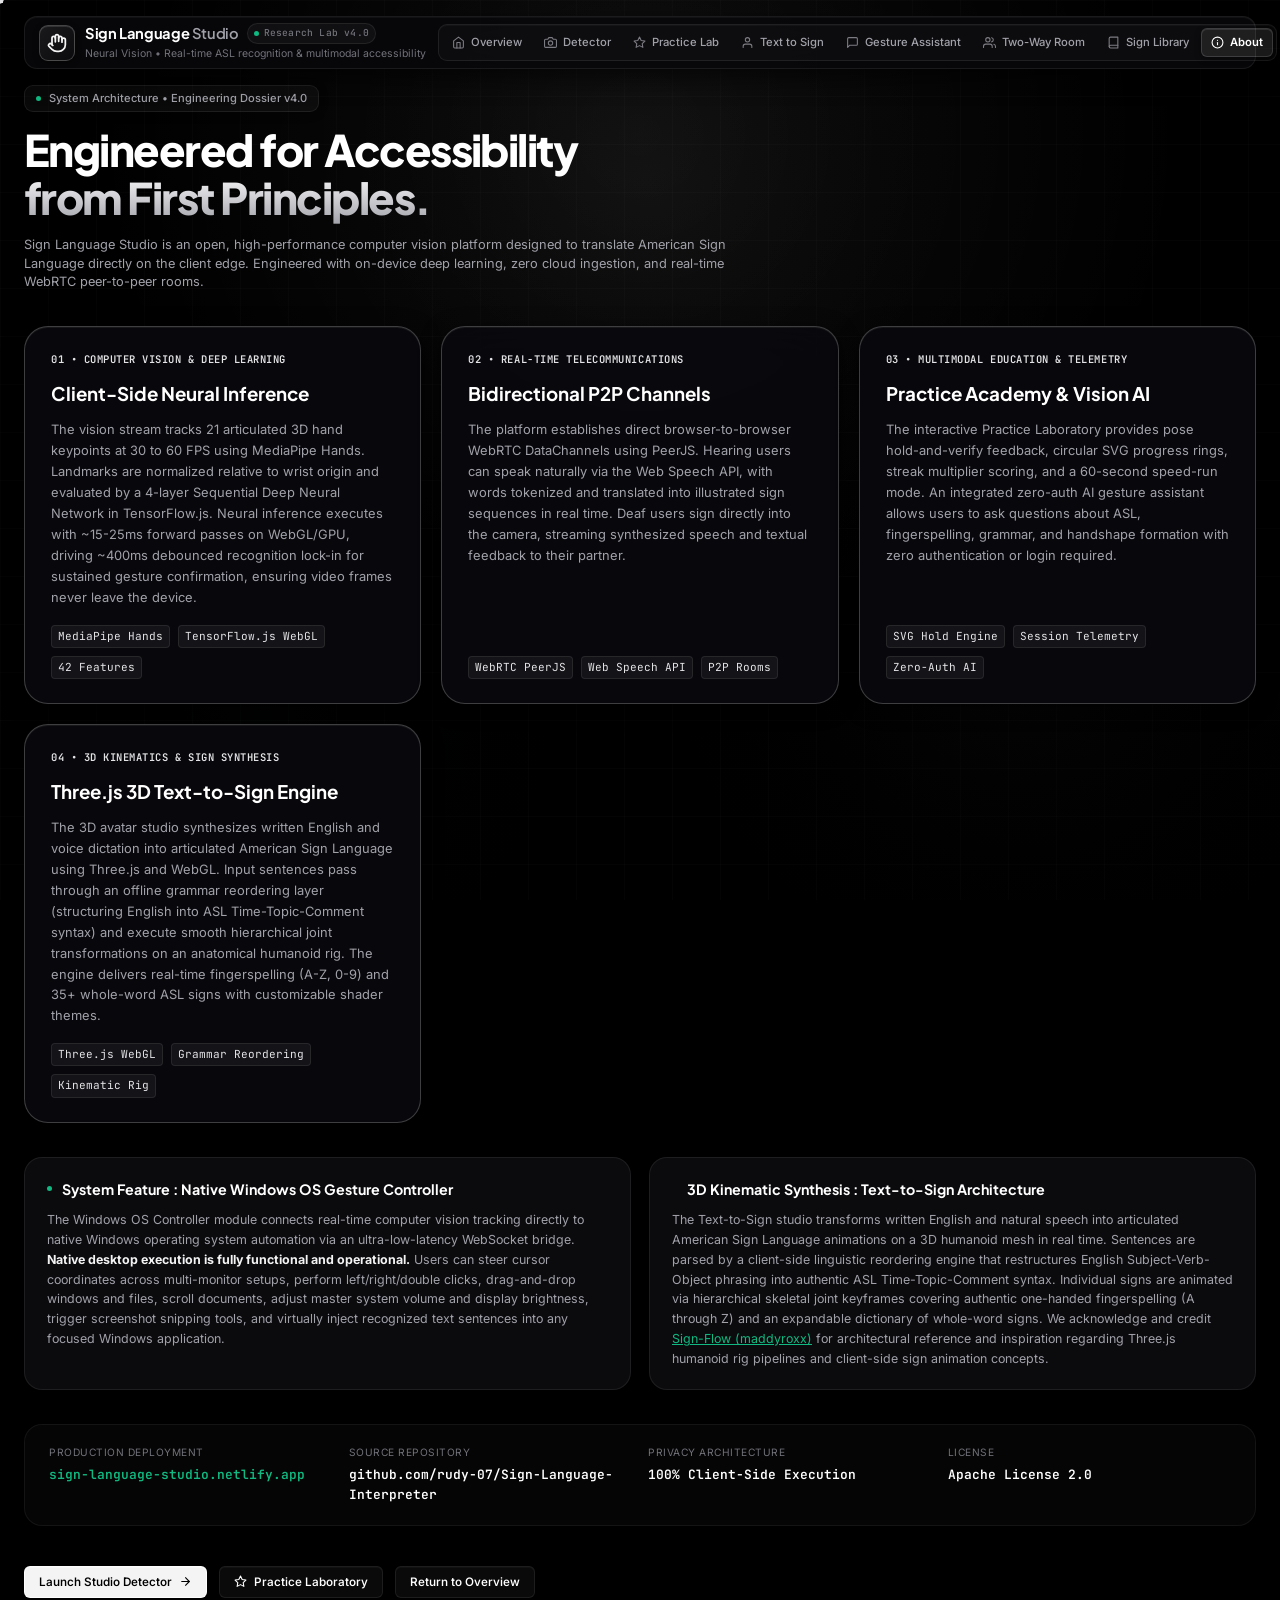
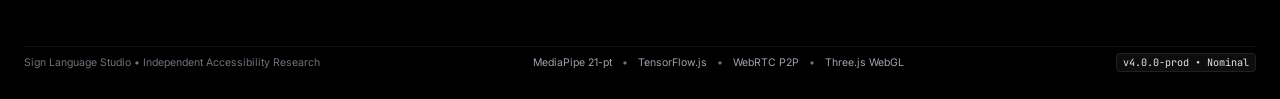
==== commit d3a8a2e8: "SEO addition, two-way room fix, zero-auth gesture assisstant addition" ====
--- a/about.html
+++ b/about.html
@@ -2,21 +2,94 @@
 <html lang="en">
 
 <head>
+
     <meta charset="UTF-8">
     <meta name="viewport" content="width=device-width, initial-scale=1.0">
-    <meta name="theme-color" content="#000000">
-    <title>Sign Language Studio - About & Architecture</title>
-    <meta name="description" content="Technical architecture, research principles, and system specifications of Sign Language Studio.">
-
-    <!-- Favicon -->
+    <title>Architecture & Benchmarks - Sign Language Studio</title>
+    <meta name="description" content="Explore the technical architecture, on-device neural vision pipeline, WebRTC peer-to-peer protocol, and Windows OS bridge of Sign Language Studio.">
+    <meta name="keywords" content="sign language studio architecture, on-device AI computer vision, WebRTC peer-to-peer ASL, MediaPipe hand tracking, deep learning benchmarks, accessible technology">
+    <meta name="author" content="Sign Language Studio Team">
+    <meta name="robots" content="index, follow, max-image-preview:large, max-snippet:-1, max-video-preview:-1">
+    <meta name="googlebot" content="index, follow">
+    <meta name="theme-color" content="#08080a">
+    <meta name="color-scheme" content="dark light">
+
+    <!-- Canonical & Alternate Multi-Domain Routing -->
+    <link rel="canonical" href="https://sign-language-studio.webdomain.live/about.html">
+    <link rel="alternate" hreflang="x-default" href="https://sign-language-studio.webdomain.live/about.html">
+    <link rel="alternate" hreflang="en" href="https://sign-language-studio.webdomain.live/about.html">
+
+    <!-- Open Graph / Facebook -->
+    <meta property="og:type" content="website">
+    <meta property="og:site_name" content="Sign Language Studio">
+    <meta property="og:title" content="Architecture & Benchmarks - Sign Language Studio">
+    <meta property="og:description" content="Explore the technical architecture, on-device neural vision pipeline, WebRTC peer-to-peer protocol, and Windows OS bridge of Sign Language Studio.">
+    <meta property="og:url" content="https://sign-language-studio.webdomain.live/about.html">
+    <meta property="og:image" content="https://sign-language-studio.webdomain.live/assets/images/banner.jpg">
+    <meta property="og:image:secure_url" content="https://sign-language-studio.webdomain.live/assets/images/banner.jpg">
+    <meta property="og:image:type" content="image/jpeg">
+    <meta property="og:image:width" content="1200">
+    <meta property="og:image:height" content="630">
+    <meta property="og:image:alt" content="Architecture & Benchmarks - Sign Language Studio">
+    <meta property="og:locale" content="en_US">
+
+    <!-- Twitter Card -->
+    <meta name="twitter:card" content="summary_large_image">
+    <meta name="twitter:domain" content="sign-language-studio.webdomain.live">
+    <meta name="twitter:title" content="Architecture & Benchmarks - Sign Language Studio">
+    <meta name="twitter:description" content="Explore the technical architecture, on-device neural vision pipeline, WebRTC peer-to-peer protocol, and Windows OS bridge of Sign Language Studio.">
+    <meta name="twitter:image" content="https://sign-language-studio.webdomain.live/assets/images/banner.jpg">
+
+    <!-- Favicons & Mobile Web Manifest -->
     <link rel="icon" type="image/svg+xml" href="favicon.svg">
-
-    <!-- Typography: Plus Jakarta Sans (Display), Inter (Body), JetBrains Mono (Telemetry) -->
+    <link rel="icon" type="image/png" sizes="32x32" href="favicon-32x32.png">
+    <link rel="icon" type="image/png" sizes="16x16" href="favicon-16x16.png">
+    <link rel="apple-touch-icon" sizes="180x180" href="apple-touch-icon.png">
+    <link rel="manifest" href="site.webmanifest">
+    <meta name="mobile-web-app-capable" content="yes">
+    <meta name="apple-mobile-web-app-capable" content="yes">
+    <meta name="apple-mobile-web-app-status-bar-style" content="black-translucent">
+    <meta name="apple-mobile-web-app-title" content="Sign Language Studio">
+
+    <!-- Typography: Plus Jakarta Sans, Inter, JetBrains Mono -->
     <link rel="preconnect" href="https://fonts.googleapis.com">
     <link rel="preconnect" href="https://fonts.gstatic.com" crossorigin>
     <link href="https://fonts.googleapis.com/css2?family=Inter:wght@300;400;500;600;700&family=JetBrains+Mono:wght@400;500;600;700&family=Plus+Jakarta+Sans:wght@400;500;600;700;800&display=swap" rel="stylesheet">
-
-    <!-- Global Design System -->
+    <!-- Schema.org JSON-LD Structured Data -->
+    <script type="application/ld+json">
+    {
+      "@context": "https://schema.org",
+      "@type": "FAQPage",
+      "mainEntity": [
+        {
+          "@type": "Question",
+          "name": "How does Sign Language Studio detect American Sign Language?",
+          "acceptedAnswer": {
+            "@type": "Answer",
+            "text": "Sign Language Studio utilizes MediaPipe Hands and client-side neural networks (TensorFlow.js) to track 21 3D hand landmarks directly in the user's browser, enabling real-time classification with zero cloud latency."
+          }
+        },
+        {
+          "@type": "Question",
+          "name": "How does the Two-Way Communication Room work?",
+          "acceptedAnswer": {
+            "@type": "Answer",
+            "text": "The Two-Way Room establishes an encrypted peer-to-peer WebRTC connection using PeerJS. Speech from hearing partners is transcribed into animated sign sequences, while signs from deaf partners are vocalized via speech synthesis."
+          }
+        },
+        {
+          "@type": "Question",
+          "name": "Is my video sent to any remote server?",
+          "acceptedAnswer": {
+            "@type": "Answer",
+            "text": "No. All computer vision inference and hand landmark tracking executes 100% on your local device. Video streams are never uploaded or stored on any cloud server."
+          }
+        }
+      ]
+    }
+    </script>
+
+    <!-- Page Specific Styles & Scripts -->
     <link rel="stylesheet" href="style.css?v=4.0.0">
 </head>
 
@@ -165,12 +238,12 @@
                     <div class="about-card-badge">03 &bull; Multimodal Education &amp; Telemetry</div>
                     <h2 class="about-card-title">Practice Academy &amp; Vision AI</h2>
                     <p class="about-card-text">
-                        The interactive Practice Laboratory provides pose hold-and-verify feedback, circular SVG progress rings, streak multiplier scoring, and a 60-second speed-run mode. An integrated vision assistant powered by Puter.js allows users to upload sign photographs and receive step-by-step diagnostic signing corrections.
+                        The interactive Practice Laboratory provides pose hold-and-verify feedback, circular SVG progress rings, streak multiplier scoring, and a 60-second speed-run mode. An integrated zero-auth AI gesture assistant allows users to ask questions about ASL, fingerspelling, grammar, and handshape formation with zero authentication or login required.
                     </p>
                     <div class="about-card-meta">
                         <span class="mono-code">SVG Hold Engine</span>
                         <span class="mono-code">Session Telemetry</span>
-                        <span class="mono-code">Puter Vision</span>
+                        <span class="mono-code">Zero-Auth AI</span>
                     </div>
                 </div>
 
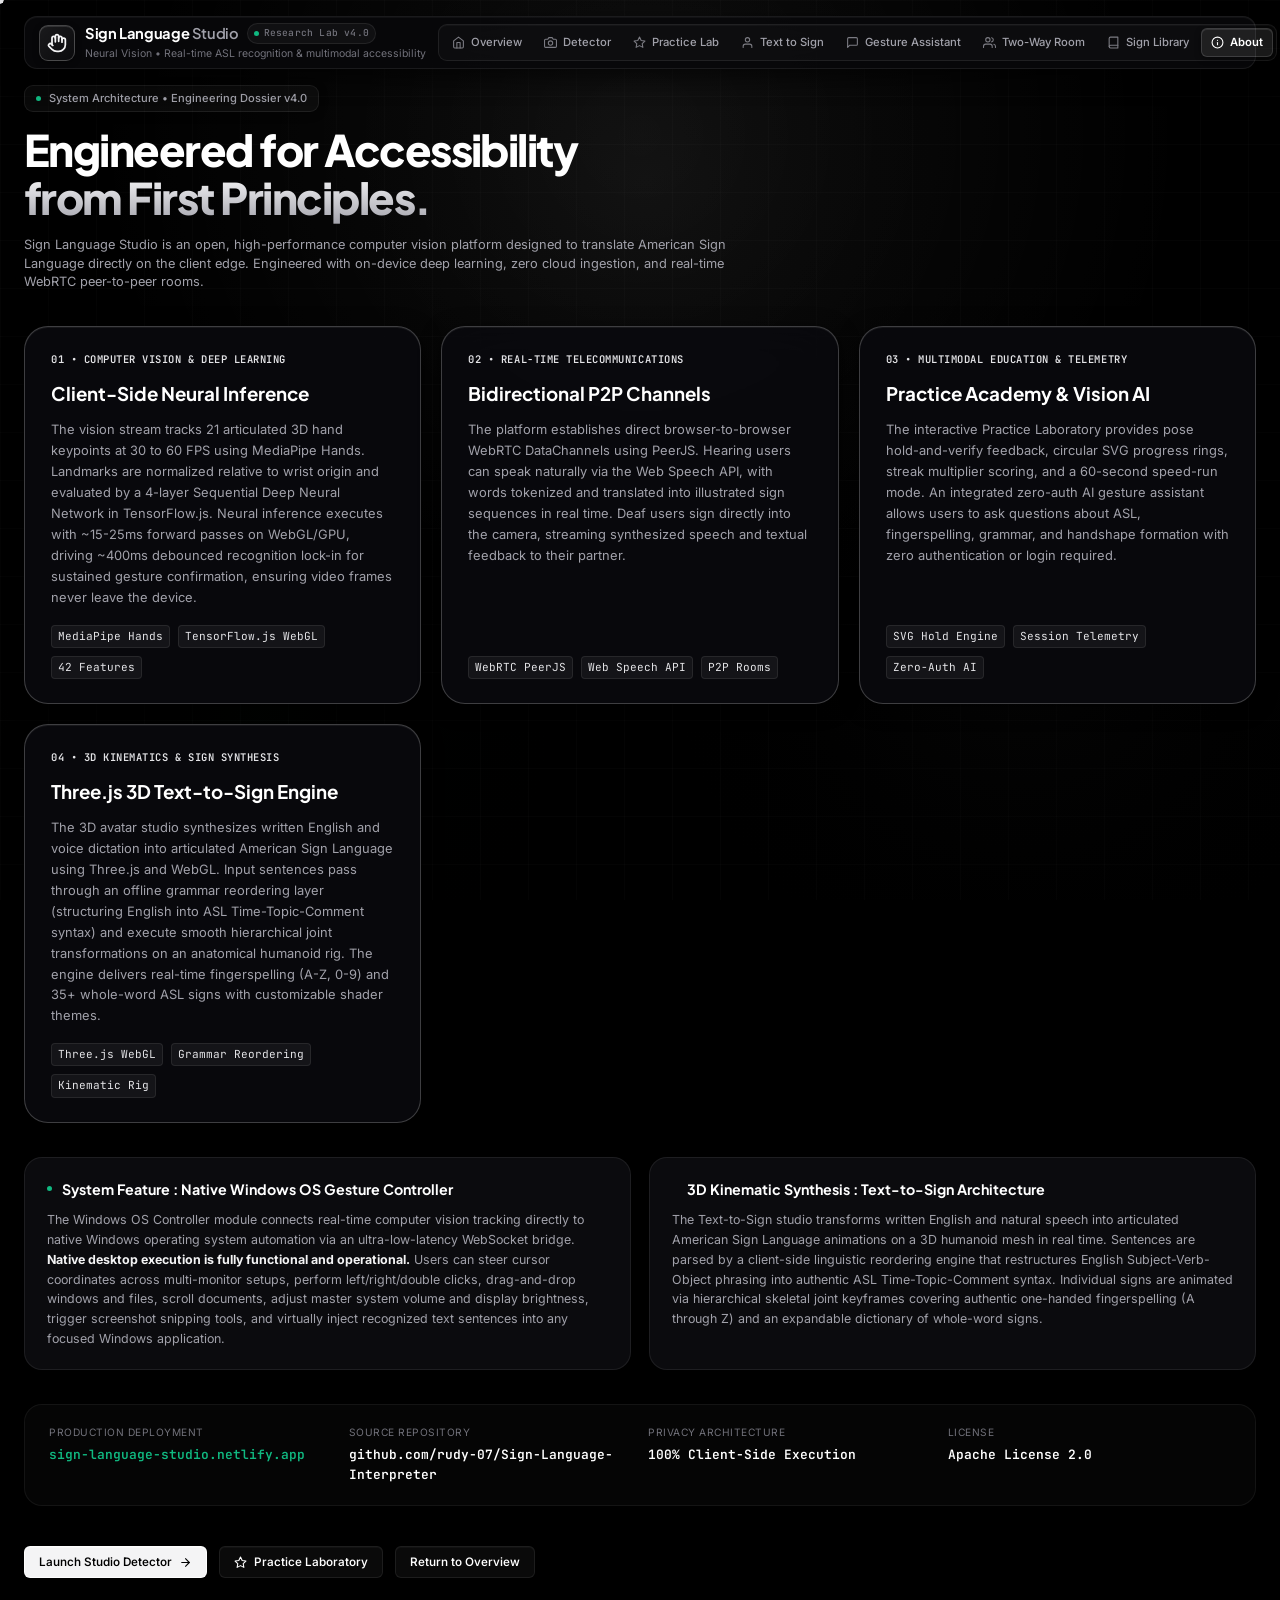
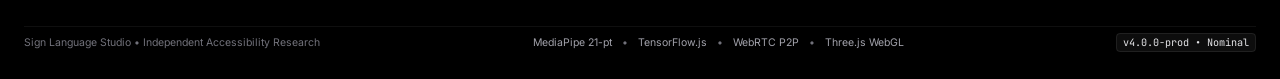
==== commit b9752453: "feat: complete scalable ASL lexicon, 3D text-to-sign engine, and two-way room architecture" ====
--- a/about.html
+++ b/about.html
@@ -281,7 +281,7 @@
                         <h3 class="about-notice-title">3D Kinematic Synthesis : Text-to-Sign Architecture</h3>
                     </div>
                     <p class="about-notice-text">
-                        The Text-to-Sign studio transforms written English and natural speech into articulated American Sign Language animations on a 3D humanoid mesh in real time. Sentences are parsed by a client-side linguistic reordering engine that restructures English Subject-Verb-Object phrasing into authentic ASL Time-Topic-Comment syntax. Individual signs are animated via hierarchical skeletal joint keyframes covering authentic one-handed fingerspelling (A through Z) and an expandable dictionary of whole-word signs. We acknowledge and credit <a href="https://github.com/maddyroxx/Sign-Flow.git" target="_blank" rel="noopener noreferrer" style="color: var(--accent-emerald); text-decoration: underline;">Sign-Flow (maddyroxx)</a> for architectural reference and inspiration regarding Three.js humanoid rig pipelines and client-side sign animation concepts.
+                        The Text-to-Sign studio transforms written English and natural speech into articulated American Sign Language animations on a 3D humanoid mesh in real time. Sentences are parsed by a client-side linguistic reordering engine that restructures English Subject-Verb-Object phrasing into authentic ASL Time-Topic-Comment syntax. Individual signs are animated via hierarchical skeletal joint keyframes covering authentic one-handed fingerspelling (A through Z) and an expandable dictionary of whole-word signs.
                     </p>
                 </div>
             </div>
--- a/style.css
+++ b/style.css
@@ -2840,11 +2840,114 @@
     background: rgba(255, 255, 255, 0.02);
     border: 1px solid var(--border);
     border-radius: var(--radius-sm);
+    gap: 12px;
+    flex-wrap: wrap;
+}
+
+.two-way-active-info {
+    display: flex;
+    align-items: center;
+    gap: 8px;
+    flex-wrap: wrap;
+}
+
+.two-way-active-actions {
+    display: flex;
+    align-items: center;
+    gap: 8px;
+    flex-wrap: wrap;
+}
+
+.two-way-role-indicator {
+    padding: 2px 8px;
+    border-radius: 4px;
+    font-size: 0.72rem;
+    font-weight: 600;
+    font-family: var(--font-mono);
+    background: rgba(56, 189, 248, 0.1);
+    color: var(--accent-cyan);
+    border: 1px solid rgba(56, 189, 248, 0.2);
+}
+
+.two-way-toggle-wrap {
+    display: inline-flex;
+    align-items: center;
+    gap: 6px;
+    cursor: pointer;
+    font-size: 0.74rem;
+    color: var(--text-secondary);
+    user-select: none;
+}
+
+.two-way-toggle-wrap input {
+    display: none;
+}
+
+.two-way-toggle-slider {
+    width: 28px;
+    height: 16px;
+    background: rgba(255, 255, 255, 0.15);
+    border-radius: 999px;
+    position: relative;
+    transition: background var(--transition-fast);
+}
+
+.two-way-toggle-slider::after {
+    content: '';
+    position: absolute;
+    top: 2px;
+    left: 2px;
+    width: 12px;
+    height: 12px;
+    border-radius: 50%;
+    background: #ffffff;
+    transition: transform var(--transition-fast);
+}
+
+.two-way-toggle-wrap input:checked + .two-way-toggle-slider {
+    background: var(--accent-emerald);
+}
+
+.two-way-toggle-wrap input:checked + .two-way-toggle-slider::after {
+    transform: translateX(12px);
+}
+
+.two-way-select {
+    background: rgba(0, 0, 0, 0.5);
+    color: var(--text-primary);
+    border: 1px solid var(--border);
+    border-radius: var(--radius-xs);
+    padding: 5px 8px;
+    font-size: 0.74rem;
+    outline: none;
+    cursor: pointer;
+}
+
+.two-way-select:focus {
+    border-color: rgba(255, 255, 255, 0.3);
+}
+
+.two-way-privacy-banner {
+    display: flex;
+    align-items: center;
+    gap: 8px;
+    padding: 8px 12px;
+    background: rgba(16, 185, 129, 0.05);
+    border: 1px solid rgba(16, 185, 129, 0.2);
+    border-radius: var(--radius-xs);
+    font-size: 0.74rem;
+    color: var(--text-secondary);
+    line-height: 1.4;
+}
+
+.two-way-privacy-banner svg {
+    color: var(--accent-emerald);
+    flex-shrink: 0;
 }
 
 .two-way-stream-grid {
     display: grid;
-    grid-template-columns: 1fr 1fr;
+    grid-template-columns: 1.15fr 0.85fr;
     gap: 14px;
 }
 
@@ -2855,73 +2958,369 @@
     padding: 14px;
     display: flex;
     flex-direction: column;
-    gap: 10px;
-}
-
-.stream-box-header {
-    display: flex;
-    align-items: center;
-    justify-content: space-between;
-}
-
-.stream-title {
+    gap: 12px;
+    min-height: 480px;
+}
+
+.left-stage-box {
+    display: flex;
+    flex-direction: column;
+    gap: 12px;
+}
+
+.right-controls-box {
+    display: flex;
+    flex-direction: column;
+    gap: 12px;
+}
+
+/* Visual Sign Stage */
+.two-way-sign-stage {
+    background: rgba(0, 0, 0, 0.45);
+    border: 1px solid var(--border);
+    border-radius: var(--radius-sm);
+    padding: 12px;
+    display: flex;
+    flex-direction: column;
+    gap: 8px;
+}
+
+.active-sign-card {
+    display: flex;
+    align-items: center;
+    gap: 14px;
+}
+
+.active-sign-visual {
+    width: 68px;
+    height: 68px;
+    border-radius: var(--radius-xs);
+    background: rgba(255, 255, 255, 0.03);
+    border: 1px solid var(--border);
+    display: grid;
+    place-items: center;
+    overflow: hidden;
+    flex-shrink: 0;
+}
+
+.active-sign-glyph {
+    font-family: var(--font-mono);
+    font-size: 1.4rem;
+    font-weight: 700;
+    color: var(--accent-emerald);
+}
+
+.active-sign-info {
+    flex: 1;
+    display: flex;
+    flex-direction: column;
+    gap: 4px;
+    min-width: 0;
+}
+
+.active-sign-title {
+    font-size: 0.94rem;
+    font-weight: 700;
+    color: var(--text-primary);
+}
+
+.active-sign-desc {
+    font-size: 0.74rem;
+    color: var(--text-secondary);
+    line-height: 1.4;
+}
+
+.sign-play-controls {
+    display: flex;
+    align-items: center;
+    gap: 4px;
+}
+
+.sign-sequence-timeline {
     display: flex;
     align-items: center;
     gap: 6px;
-    font-size: 0.76rem;
-    font-weight: 600;
-    color: var(--text-secondary);
-}
-
-.two-way-message-display {
-    min-height: 80px;
-    padding: 10px 12px;
-    background: rgba(0, 0, 0, 0.4);
-    border: 1px solid var(--border);
-    border-radius: var(--radius-xs);
-    font-size: 0.84rem;
-}
-
-.two-way-voice-bar {
-    display: flex;
-    flex-direction: column;
-    gap: 8px;
-}
-
-.two-way-text-bar {
-    display: flex;
-    gap: 6px;
-}
-
-.two-way-input {
-    flex: 1;
-    padding: 6px 10px;
-    background: rgba(0, 0, 0, 0.4);
-    border: 1px solid var(--border);
-    border-radius: var(--radius-xs);
-    font-size: 0.76rem;
-    color: var(--text-primary);
-}
-
-.two-way-quick-phrases {
-    display: flex;
-    flex-direction: column;
-    gap: 6px;
-    margin-top: 4px;
-}
-
-.quick-phrase-row {
-    display: flex;
-    flex-wrap: wrap;
-    gap: 4px;
-}
-
-.quick-phrase-chip {
+    overflow-x: auto;
+    padding: 4px 2px;
+    min-height: 32px;
+    scrollbar-width: thin;
+}
+
+.sign-token {
     padding: 3px 8px;
     border-radius: 4px;
     background: rgba(255, 255, 255, 0.04);
     border: 1px solid var(--border);
     font-size: 0.72rem;
+    font-family: var(--font-mono);
+    font-weight: 600;
+    color: var(--text-secondary);
+    white-space: nowrap;
+    cursor: pointer;
+    transition: all var(--transition-fast);
+}
+
+.sign-token:hover {
+    color: #ffffff;
+    border-color: rgba(255, 255, 255, 0.2);
+}
+
+.sign-token.active-token {
+    background: rgba(16, 185, 129, 0.15);
+    border-color: var(--accent-emerald);
+    color: var(--accent-emerald);
+    transform: scale(1.05);
+}
+
+/* Chat Transcript */
+.transcript-header-bar {
+    display: flex;
+    align-items: center;
+    justify-content: space-between;
+    padding-bottom: 4px;
+    border-bottom: 1px solid var(--border);
+}
+
+.transcript-count {
+    font-size: 0.72rem;
+    color: var(--text-tertiary);
+    font-family: var(--font-mono);
+}
+
+.two-way-chat-transcript {
+    flex: 1;
+    min-height: 220px;
+    max-height: 300px;
+    overflow-y: auto;
+    display: flex;
+    flex-direction: column;
+    gap: 10px;
+    padding: 10px;
+    background: rgba(0, 0, 0, 0.35);
+    border: 1px solid var(--border);
+    border-radius: var(--radius-sm);
+    scrollbar-width: thin;
+}
+
+.transcript-empty-state {
+    margin: auto;
+    text-align: center;
+    display: flex;
+    flex-direction: column;
+    align-items: center;
+    gap: 8px;
+    padding: 24px 16px;
+    color: var(--text-tertiary);
+    font-size: 0.76rem;
+    line-height: 1.5;
+}
+
+.transcript-empty-state svg {
+    color: var(--text-tertiary);
+    opacity: 0.5;
+}
+
+.transcript-msg {
+    display: flex;
+    flex-direction: column;
+    gap: 4px;
+    padding: 8px 12px;
+    border-radius: var(--radius-xs);
+    background: rgba(255, 255, 255, 0.02);
+    border: 1px solid var(--border);
+    animation: fadeIn 0.2s ease-out;
+}
+
+.transcript-msg.outgoing {
+    border-left: 3px solid var(--accent-cyan);
+    background: rgba(56, 189, 248, 0.03);
+}
+
+.transcript-msg.incoming {
+    border-left: 3px solid var(--accent-emerald);
+    background: rgba(16, 185, 129, 0.03);
+}
+
+.transcript-msg-meta {
+    display: flex;
+    align-items: center;
+    gap: 6px;
+    font-size: 0.68rem;
+    color: var(--text-tertiary);
+    font-family: var(--font-mono);
+}
+
+.transcript-role-badge {
+    padding: 1px 6px;
+    border-radius: 3px;
+    font-weight: 700;
+    text-transform: uppercase;
+}
+
+.transcript-role-badge.role-signer {
+    background: rgba(16, 185, 129, 0.15);
+    color: var(--accent-emerald);
+    border: 1px solid rgba(16, 185, 129, 0.3);
+}
+
+.transcript-role-badge.role-speaker {
+    background: rgba(56, 189, 248, 0.15);
+    color: var(--accent-cyan);
+    border: 1px solid rgba(56, 189, 248, 0.3);
+}
+
+.transcript-sender-name {
+    font-weight: 600;
+    color: var(--text-secondary);
+}
+
+.transcript-time {
+    color: var(--text-tertiary);
+    margin-left: auto;
+}
+
+.transcript-type-tag {
+    opacity: 0.7;
+}
+
+.transcript-msg-body {
+    display: flex;
+    flex-direction: column;
+    gap: 4px;
+    margin-top: 2px;
+}
+
+.transcript-text {
+    font-size: 0.86rem;
+    color: var(--text-primary);
+    line-height: 1.4;
+    word-break: break-word;
+}
+
+.transcript-translated-text {
+    font-size: 0.82rem;
+    color: var(--accent-cyan);
+    font-style: italic;
+    padding: 4px 8px;
+    background: rgba(56, 189, 248, 0.06);
+    border-left: 2px solid var(--accent-cyan);
+    border-radius: 2px;
+}
+
+.transcript-msg-actions {
+    display: flex;
+    align-items: center;
+    gap: 6px;
+    margin-top: 4px;
+}
+
+.btn-action-pill {
+    background: rgba(255, 255, 255, 0.04);
+    border: 1px solid var(--border);
+    border-radius: 3px;
+    padding: 2px 7px;
+    font-size: 0.68rem;
+    color: var(--text-secondary);
+    cursor: pointer;
+    display: inline-flex;
+    align-items: center;
+    gap: 4px;
+    transition: all var(--transition-fast);
+}
+
+.btn-action-pill:hover {
+    color: #ffffff;
+    background: rgba(255, 255, 255, 0.09);
+    border-color: rgba(255, 255, 255, 0.2);
+}
+
+/* Right Controls Box */
+.two-way-section-block {
+    display: flex;
+    flex-direction: column;
+    gap: 8px;
+    padding: 10px;
+    background: rgba(255, 255, 255, 0.015);
+    border: 1px solid var(--border);
+    border-radius: var(--radius-sm);
+}
+
+.two-way-outgoing-preview {
+    min-height: 54px;
+    padding: 8px 10px;
+    background: rgba(0, 0, 0, 0.4);
+    border: 1px solid var(--border);
+    border-radius: var(--radius-xs);
+    font-size: 0.82rem;
+    color: var(--text-primary);
+    line-height: 1.4;
+}
+
+.two-way-voice-bar {
+    display: flex;
+    flex-direction: column;
+    gap: 8px;
+}
+
+#two-way-speak-mic-btn {
+    width: 100%;
+    justify-content: center;
+    transition: all var(--transition-fast);
+}
+
+#two-way-speak-mic-btn.listening {
+    background: #ef4444;
+    border-color: #f87171;
+    color: #ffffff;
+    animation: micPulse 1.2s infinite;
+}
+
+@keyframes micPulse {
+    0% { box-shadow: 0 0 0 0 rgba(239, 68, 68, 0.5); }
+    70% { box-shadow: 0 0 0 10px rgba(239, 68, 68, 0); }
+    100% { box-shadow: 0 0 0 0 rgba(239, 68, 68, 0); }
+}
+
+.two-way-text-bar {
+    display: flex;
+    gap: 6px;
+}
+
+.two-way-input {
+    flex: 1;
+    padding: 7px 10px;
+    background: rgba(0, 0, 0, 0.45);
+    border: 1px solid var(--border);
+    border-radius: var(--radius-xs);
+    font-size: 0.78rem;
+    color: var(--text-primary);
+    outline: none;
+    transition: border-color var(--transition-fast);
+}
+
+.two-way-input:focus {
+    border-color: rgba(255, 255, 255, 0.35);
+}
+
+.two-way-quick-phrases {
+    display: flex;
+    flex-direction: column;
+    gap: 6px;
+    margin-top: 2px;
+}
+
+.quick-phrase-row {
+    display: flex;
+    flex-wrap: wrap;
+    gap: 5px;
+}
+
+.quick-phrase-chip {
+    padding: 4px 9px;
+    border-radius: 4px;
+    background: rgba(255, 255, 255, 0.04);
+    border: 1px solid var(--border);
+    font-size: 0.72rem;
     color: var(--text-secondary);
     cursor: pointer;
     transition: all var(--transition-fast);
@@ -2930,6 +3329,7 @@
 .quick-phrase-chip:hover {
     color: #ffffff;
     background: rgba(255, 255, 255, 0.08);
+    border-color: rgba(255, 255, 255, 0.2);
 }
 
 /* ==================== OS CHEATSHEET MODAL ==================== */
@@ -4798,3 +5198,254 @@
         transform: none !important;
     }
 }
+
+
+/* =========================================================================
+   SCALABLE ASL LEXICON, MATCH-TYPE CHIPS & TOOLS STYLING
+   ========================================================================= */
+
+/* Match-type chip color variations */
+.gloss-chip.match-exact {
+    border-color: rgba(16, 185, 129, 0.4) !important;
+    background: rgba(16, 185, 129, 0.08) !important;
+}
+.gloss-chip.match-exact .chip-badge {
+    color: #10b981 !important;
+}
+
+.gloss-chip.match-lemma {
+    border-color: rgba(20, 184, 166, 0.4) !important;
+    background: rgba(20, 184, 166, 0.08) !important;
+}
+.gloss-chip.match-lemma .chip-badge {
+    color: #14b8a6 !important;
+}
+
+.gloss-chip.match-synonym {
+    border-color: rgba(6, 182, 212, 0.4) !important;
+    background: rgba(6, 182, 212, 0.08) !important;
+}
+.gloss-chip.match-synonym .chip-badge {
+    color: #06b6d4 !important;
+}
+
+.gloss-chip.match-phrase {
+    border-color: rgba(59, 130, 246, 0.45) !important;
+    background: rgba(59, 130, 246, 0.09) !important;
+}
+.gloss-chip.match-phrase .chip-badge {
+    color: #3b82f6 !important;
+}
+
+.gloss-chip.match-composed {
+    border-color: rgba(168, 85, 247, 0.45) !important;
+    background: rgba(168, 85, 247, 0.09) !important;
+}
+.gloss-chip.match-composed .chip-badge {
+    color: #a855f7 !important;
+}
+
+.gloss-chip.match-number {
+    border-color: rgba(14, 165, 233, 0.45) !important;
+    background: rgba(14, 165, 233, 0.09) !important;
+}
+.gloss-chip.match-number .chip-badge {
+    color: #0ea5e9 !important;
+}
+
+.gloss-chip.match-fingerspell {
+    border-color: rgba(245, 158, 11, 0.4) !important;
+    background: rgba(245, 158, 11, 0.07) !important;
+}
+.gloss-chip.match-fingerspell .chip-badge {
+    color: #f59e0b !important;
+}
+
+/* Tooltip container on chips */
+.gloss-chip[data-tooltip] {
+    position: relative;
+}
+.gloss-chip[data-tooltip]:hover::after {
+    content: attr(data-tooltip);
+    position: absolute;
+    bottom: calc(100% + 6px);
+    left: 50%;
+    transform: translateX(-50%);
+    background: rgba(15, 23, 42, 0.95);
+    color: #e2e8f0;
+    padding: 4px 8px;
+    font-size: 0.65rem;
+    font-family: var(--font-mono);
+    border-radius: 4px;
+    border: 1px solid rgba(255, 255, 255, 0.15);
+    white-space: nowrap;
+    z-index: 100;
+    pointer-events: none;
+    box-shadow: 0 4px 12px rgba(0, 0, 0, 0.4);
+}
+
+/* Coverage Meter */
+.coverage-container {
+    display: flex;
+    align-items: center;
+    gap: 8px;
+    margin-top: 6px;
+    margin-bottom: 4px;
+}
+.coverage-bar-track {
+    flex: 1;
+    height: 6px;
+    background: rgba(255, 255, 255, 0.06);
+    border-radius: 3px;
+    overflow: hidden;
+}
+.coverage-bar-fill {
+    height: 100%;
+    background: linear-gradient(90deg, #10b981, #06b6d4);
+    border-radius: 3px;
+    transition: width 300ms ease;
+}
+.coverage-label {
+    font-family: var(--font-mono);
+    font-size: 0.65rem;
+    color: var(--text-tertiary);
+    white-space: nowrap;
+}
+
+/* Lexicon Library Badge */
+.lexicon-library-badge {
+    display: inline-flex;
+    align-items: center;
+    gap: 4px;
+    padding: 2px 7px;
+    border-radius: 999px;
+    font-family: var(--font-mono);
+    font-size: 0.65rem;
+    font-weight: 600;
+    color: #10b981;
+    background: rgba(16, 185, 129, 0.12);
+    border: 1px solid rgba(16, 185, 129, 0.3);
+}
+
+/* Toolbar row for practice lab tools */
+.lexicon-toolbar-row {
+    display: flex;
+    align-items: center;
+    gap: 8px;
+    flex-wrap: wrap;
+    margin-top: 10px;
+    padding-top: 10px;
+    border-top: 1px solid rgba(255, 255, 255, 0.05);
+}
+.lexicon-tool-btn {
+    display: inline-flex;
+    align-items: center;
+    gap: 6px;
+    padding: 6px 11px;
+    font-size: 0.72rem;
+    font-weight: 600;
+    color: var(--text-secondary);
+    background: rgba(255, 255, 255, 0.04);
+    border: 1px solid rgba(255, 255, 255, 0.1);
+    border-radius: var(--radius-xs);
+    cursor: pointer;
+    transition: all var(--transition-fast);
+}
+.lexicon-tool-btn:hover {
+    color: #ffffff;
+    background: rgba(255, 255, 255, 0.08);
+    border-color: rgba(255, 255, 255, 0.2);
+}
+
+/* Lexicon Explorer Modal Table */
+.lexicon-table-container {
+    max-height: 400px;
+    overflow-y: auto;
+    border: 1px solid rgba(255, 255, 255, 0.08);
+    border-radius: var(--radius-xs);
+    margin-top: 12px;
+}
+.lexicon-table {
+    width: 100%;
+    border-collapse: collapse;
+    font-size: 0.75rem;
+    text-align: left;
+}
+.lexicon-table th {
+    position: sticky;
+    top: 0;
+    background: #0f172a;
+    padding: 8px 12px;
+    color: var(--text-tertiary);
+    font-family: var(--font-mono);
+    border-bottom: 1px solid rgba(255, 255, 255, 0.1);
+}
+.lexicon-table td {
+    padding: 8px 12px;
+    border-bottom: 1px solid rgba(255, 255, 255, 0.04);
+    color: var(--text-secondary);
+}
+.lexicon-table tr:hover td {
+    background: rgba(255, 255, 255, 0.03);
+}
+
+/* Missing words logger list */
+.missing-words-list {
+    max-height: 320px;
+    overflow-y: auto;
+    display: flex;
+    flex-direction: column;
+    gap: 6px;
+    margin-top: 12px;
+}
+.missing-word-item {
+    display: flex;
+    justify-content: space-between;
+    align-items: center;
+    padding: 6px 12px;
+    background: rgba(255, 255, 255, 0.02);
+    border: 1px solid rgba(255, 255, 255, 0.06);
+    border-radius: var(--radius-xs);
+    font-size: 0.78rem;
+}
+.missing-word-badge {
+    font-family: var(--font-mono);
+    font-size: 0.68rem;
+    padding: 2px 6px;
+    border-radius: 4px;
+    background: rgba(245, 158, 11, 0.15);
+    color: #f59e0b;
+}
+
+/* Record a Sign Viewfinder */
+.record-camera-container {
+    position: relative;
+    width: 100%;
+    max-width: 480px;
+    margin: 0 auto;
+    aspect-ratio: 4 / 3;
+    background: #000;
+    border-radius: var(--radius-sm);
+    overflow: hidden;
+    border: 1px solid rgba(255, 255, 255, 0.1);
+}
+.record-video, .record-canvas {
+    position: absolute;
+    inset: 0;
+    width: 100%;
+    height: 100%;
+    object-fit: cover;
+}
+.record-countdown-overlay {
+    position: absolute;
+    inset: 0;
+    display: flex;
+    align-items: center;
+    justify-content: center;
+    font-size: 4rem;
+    font-weight: 800;
+    color: #10b981;
+    background: rgba(0, 0, 0, 0.5);
+    z-index: 10;
+    pointer-events: none;
+}
